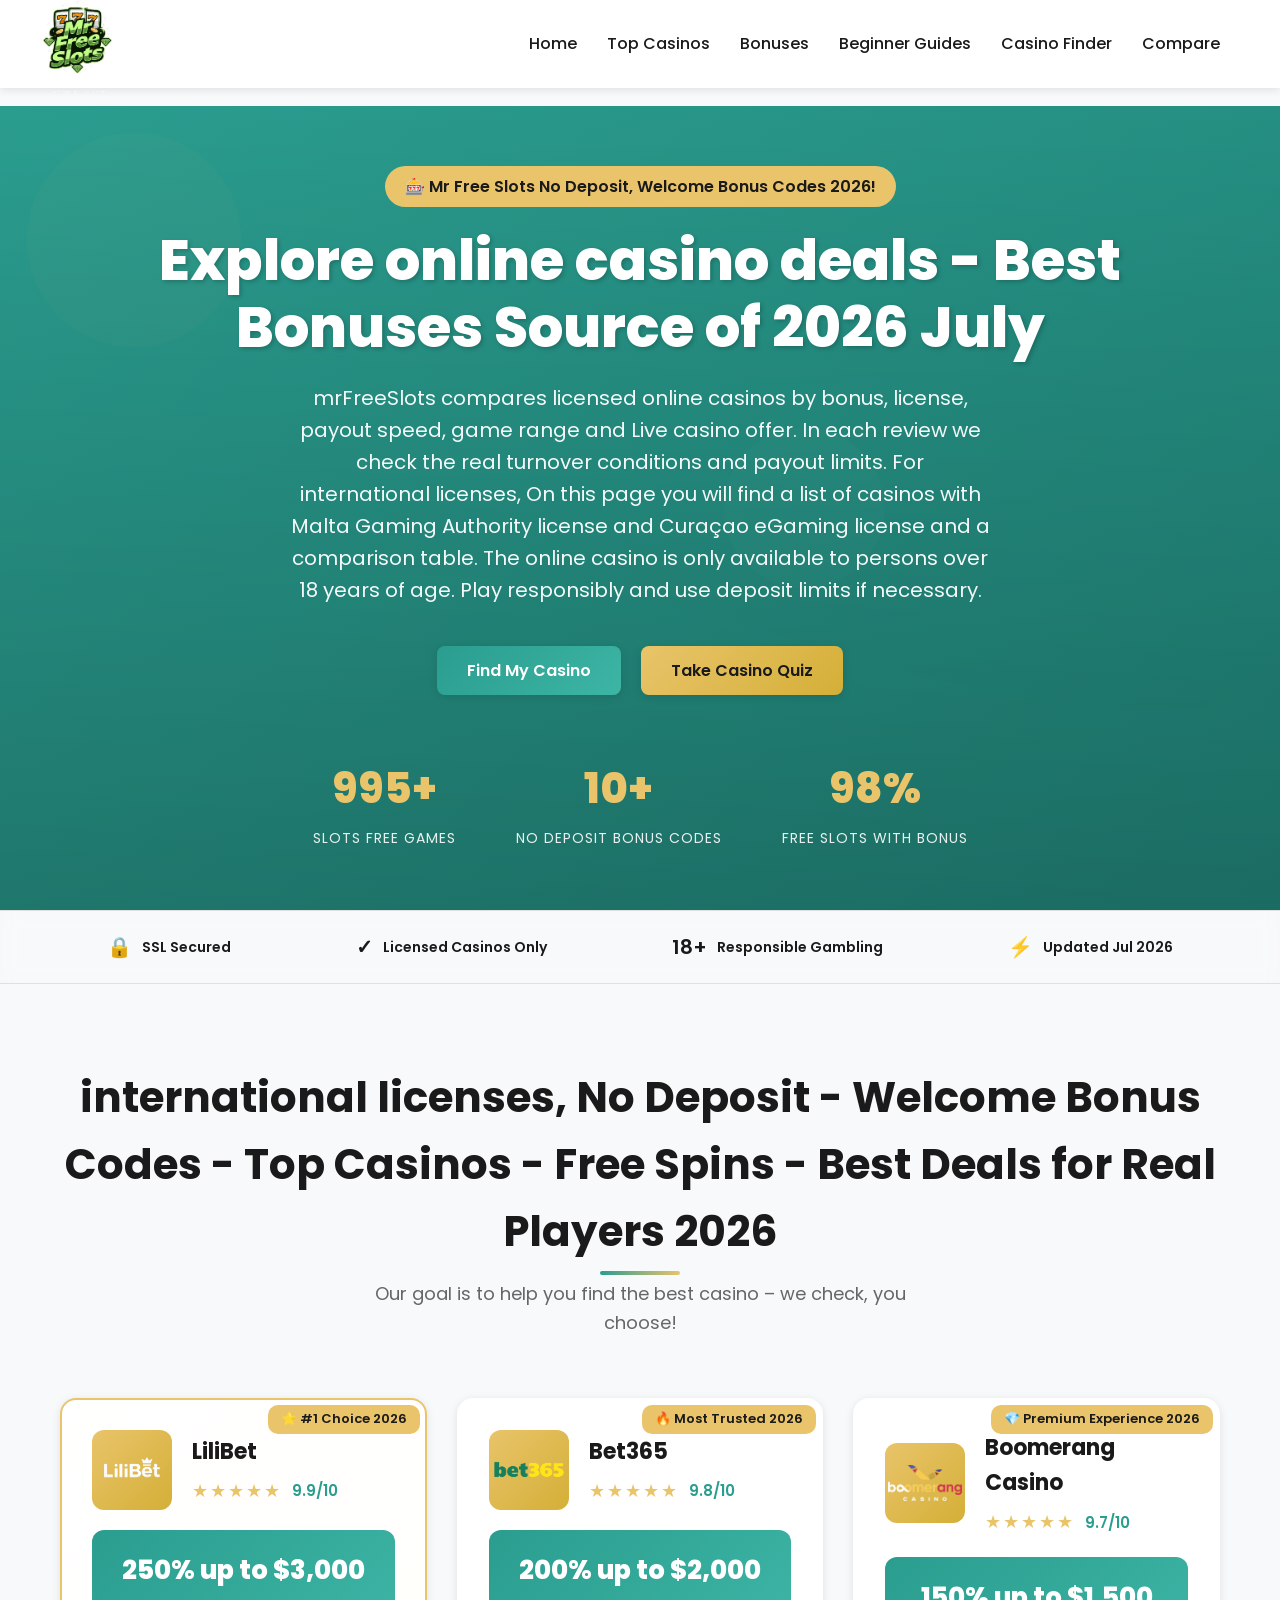
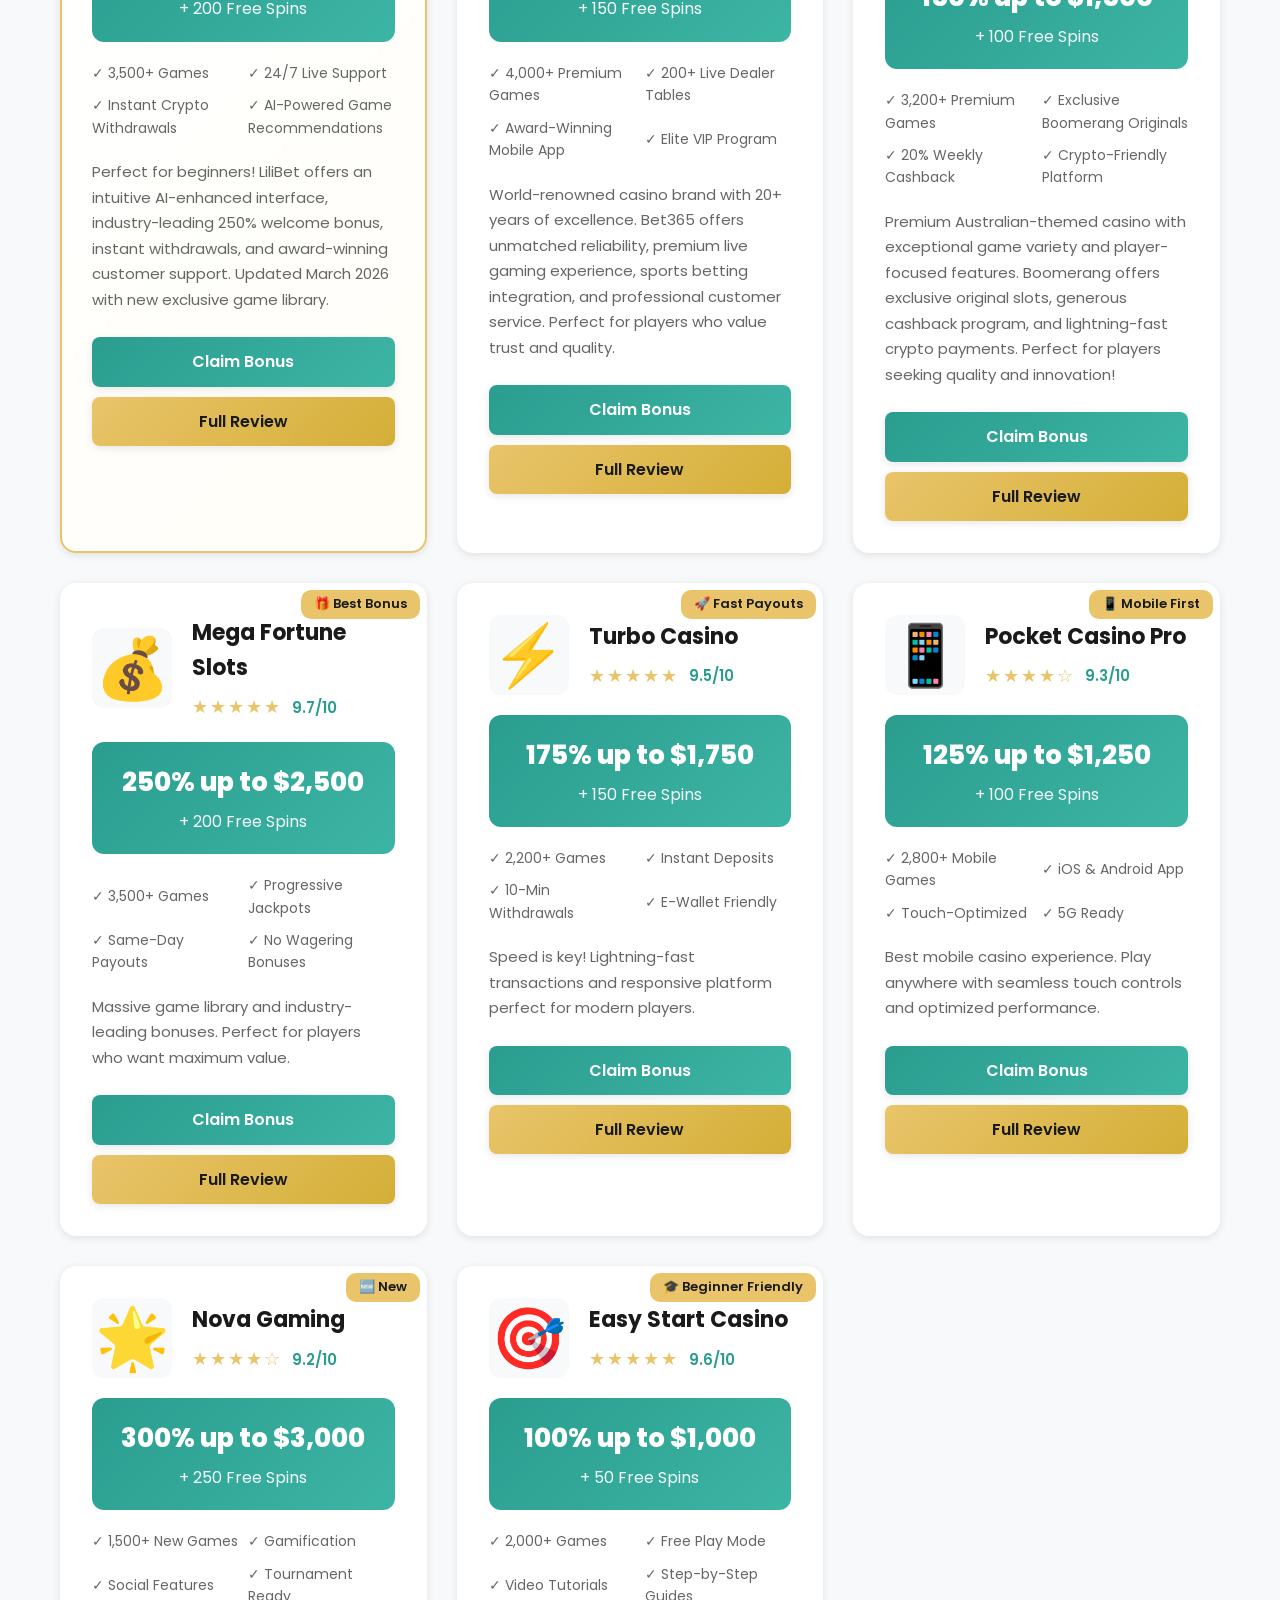
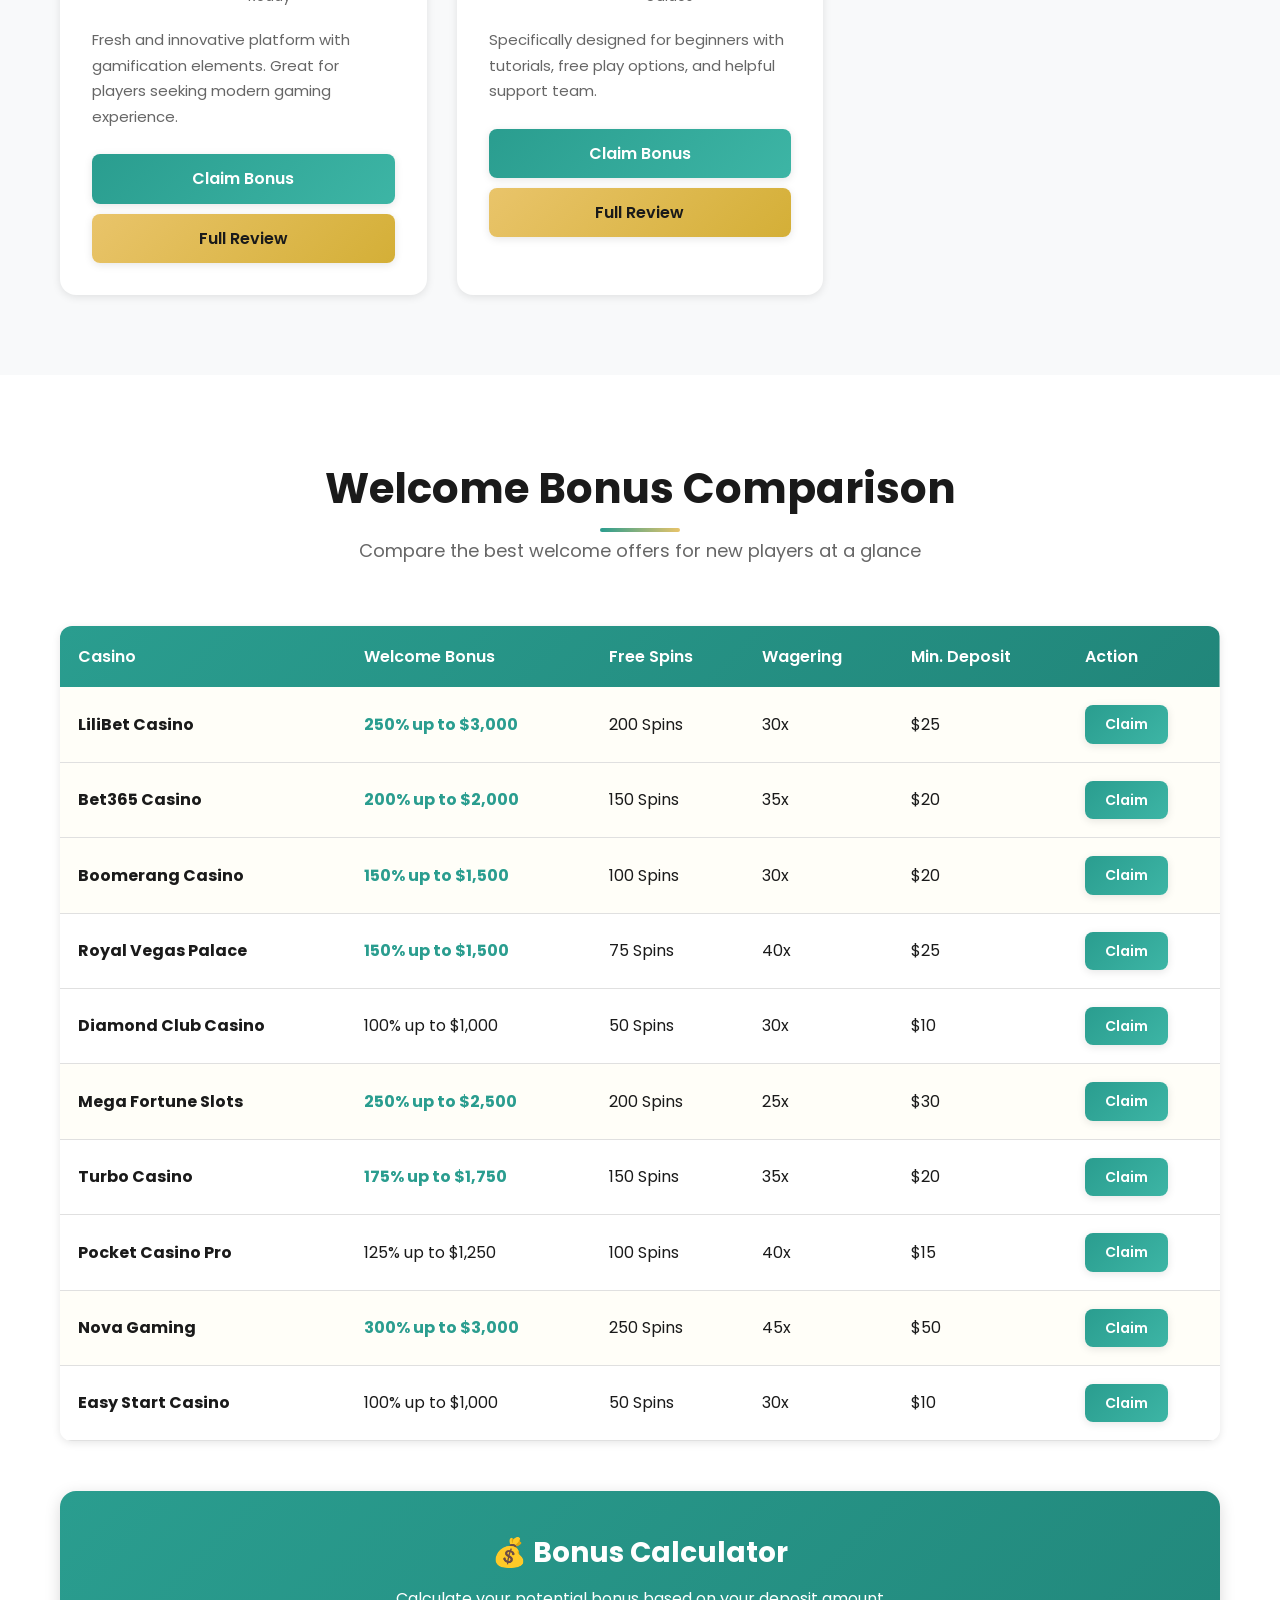
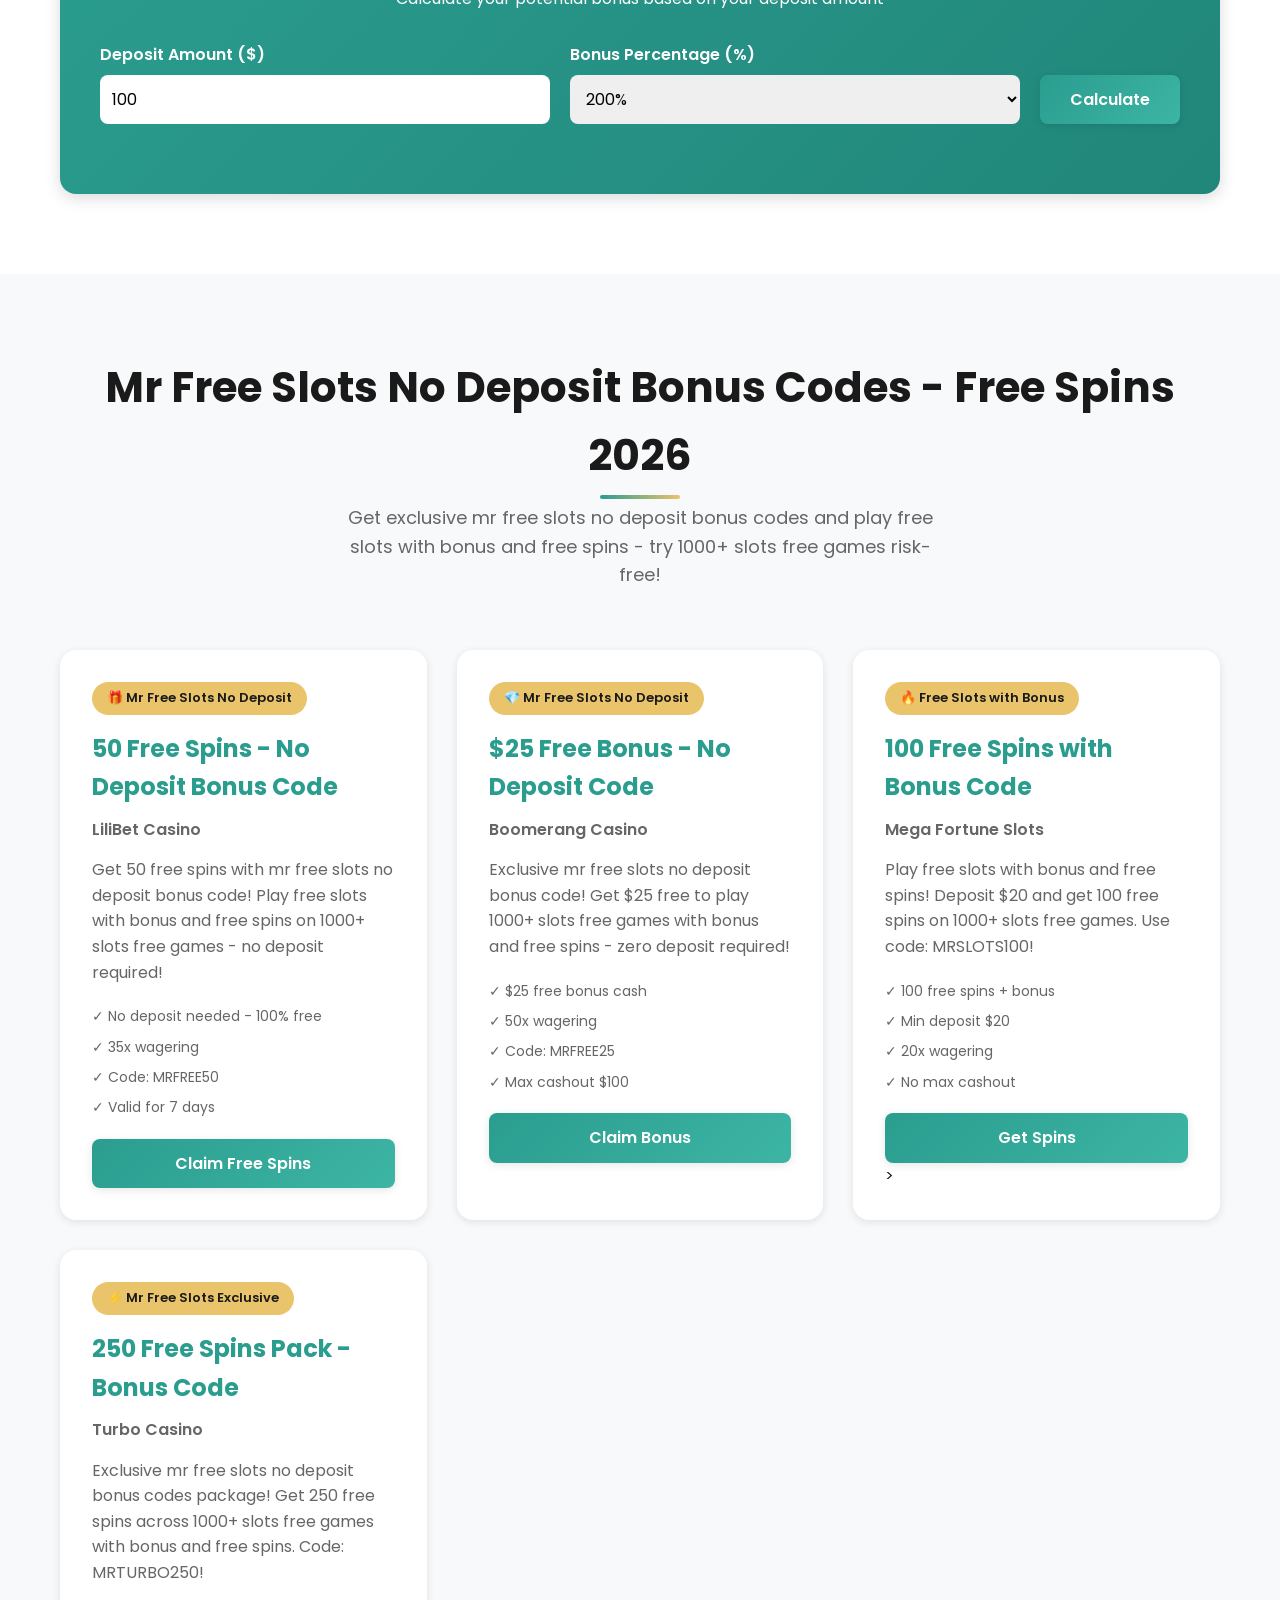
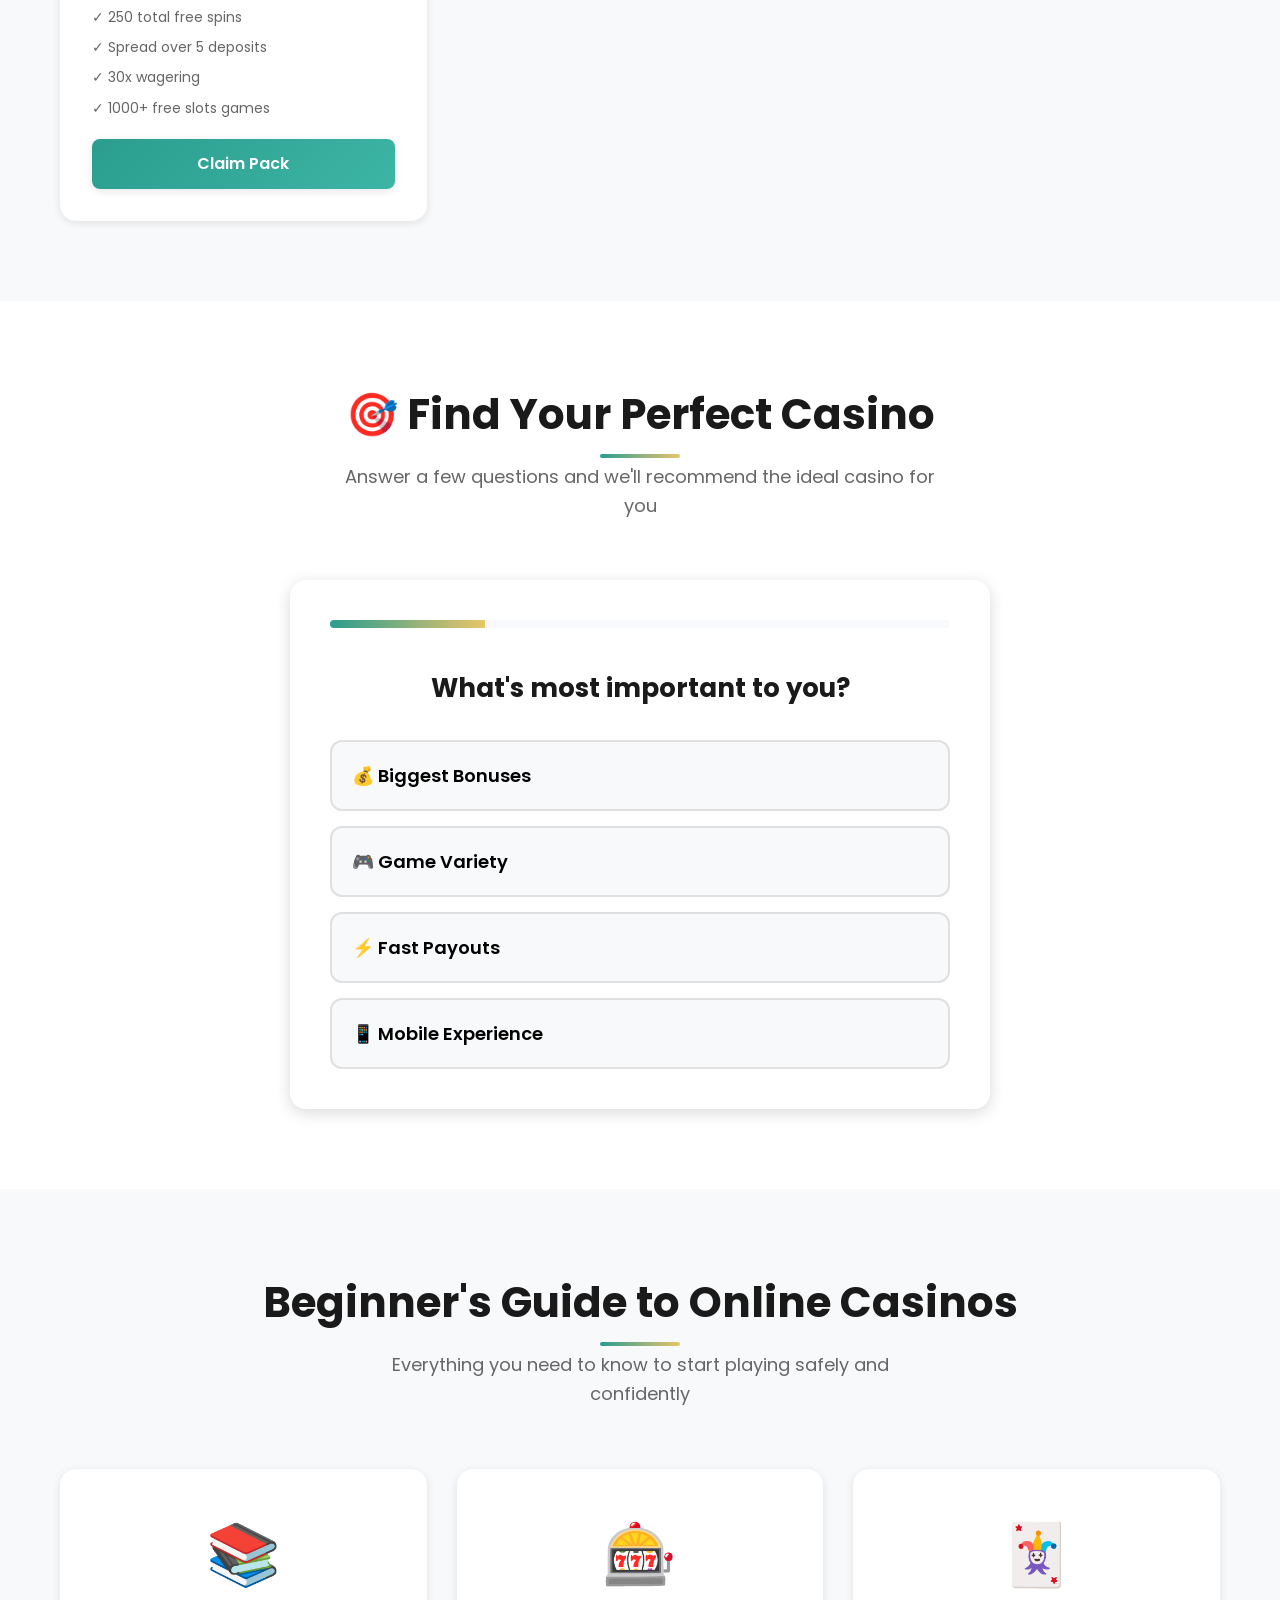
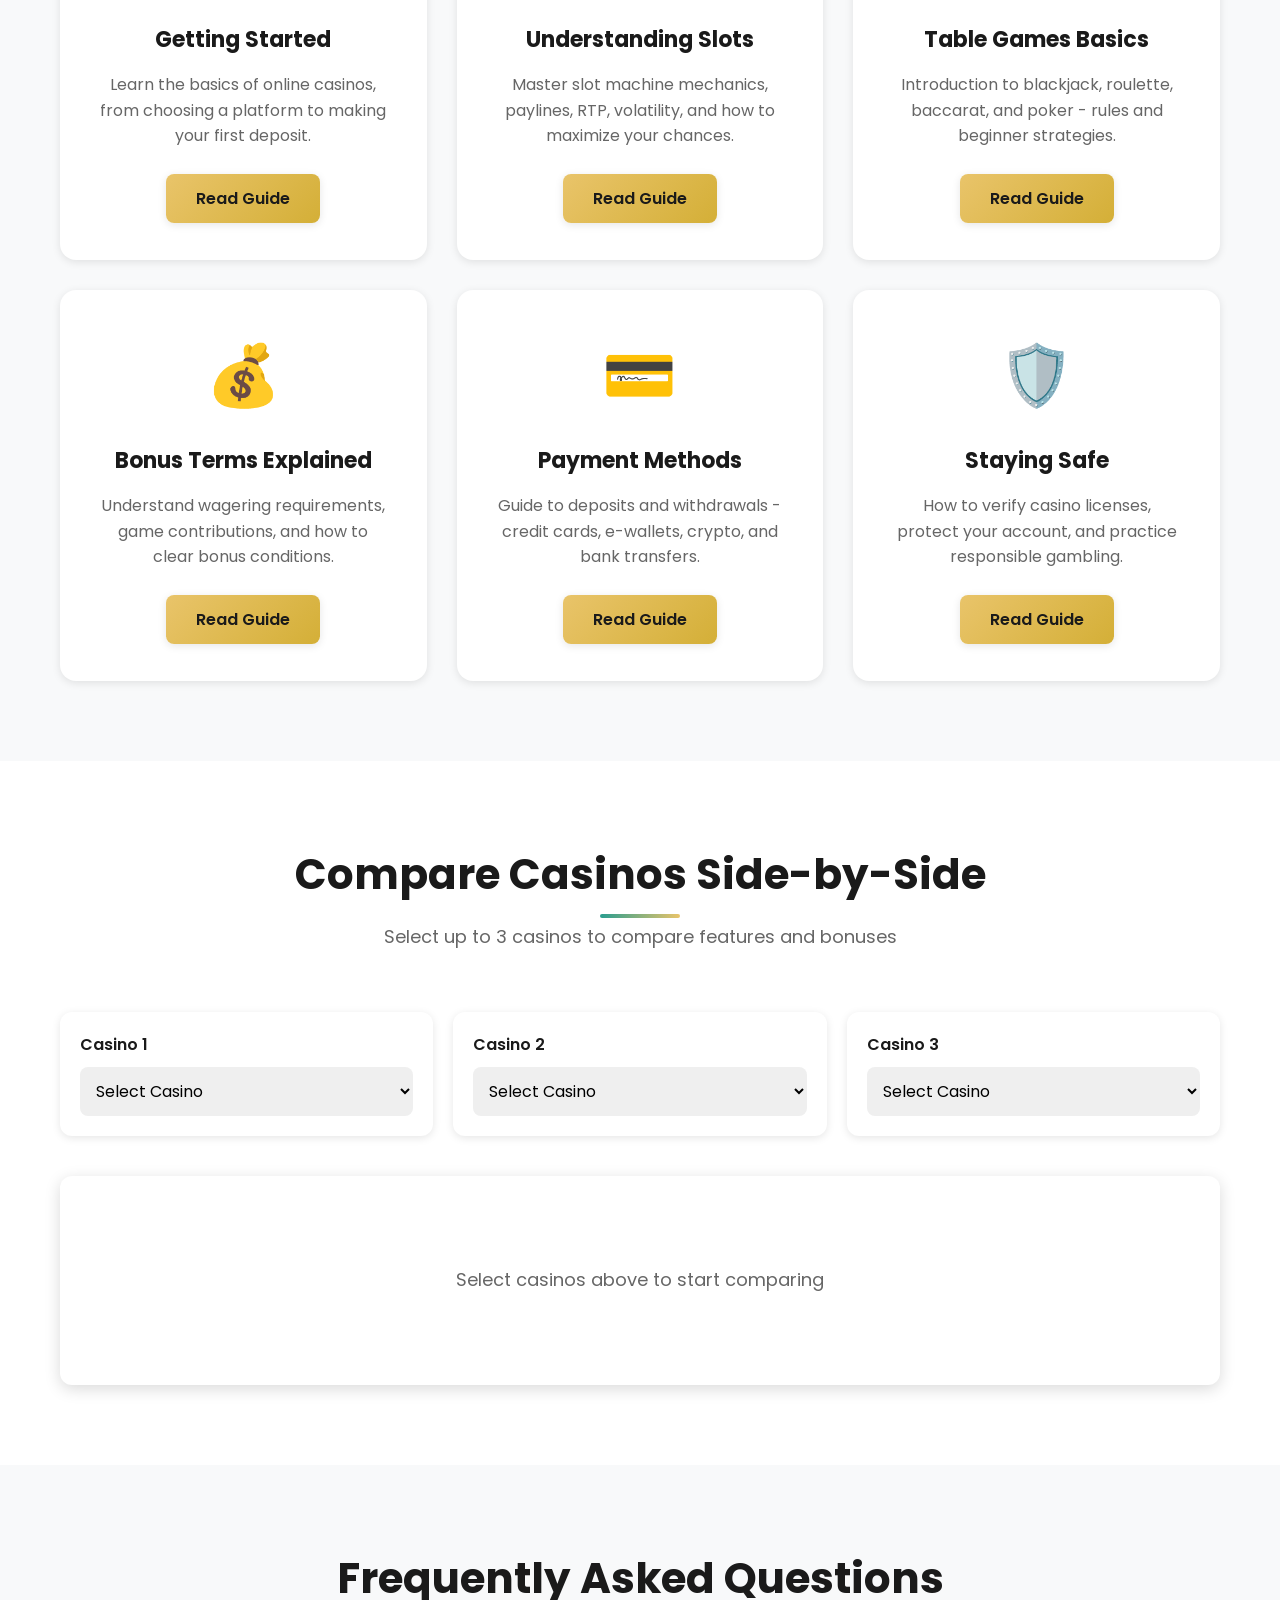
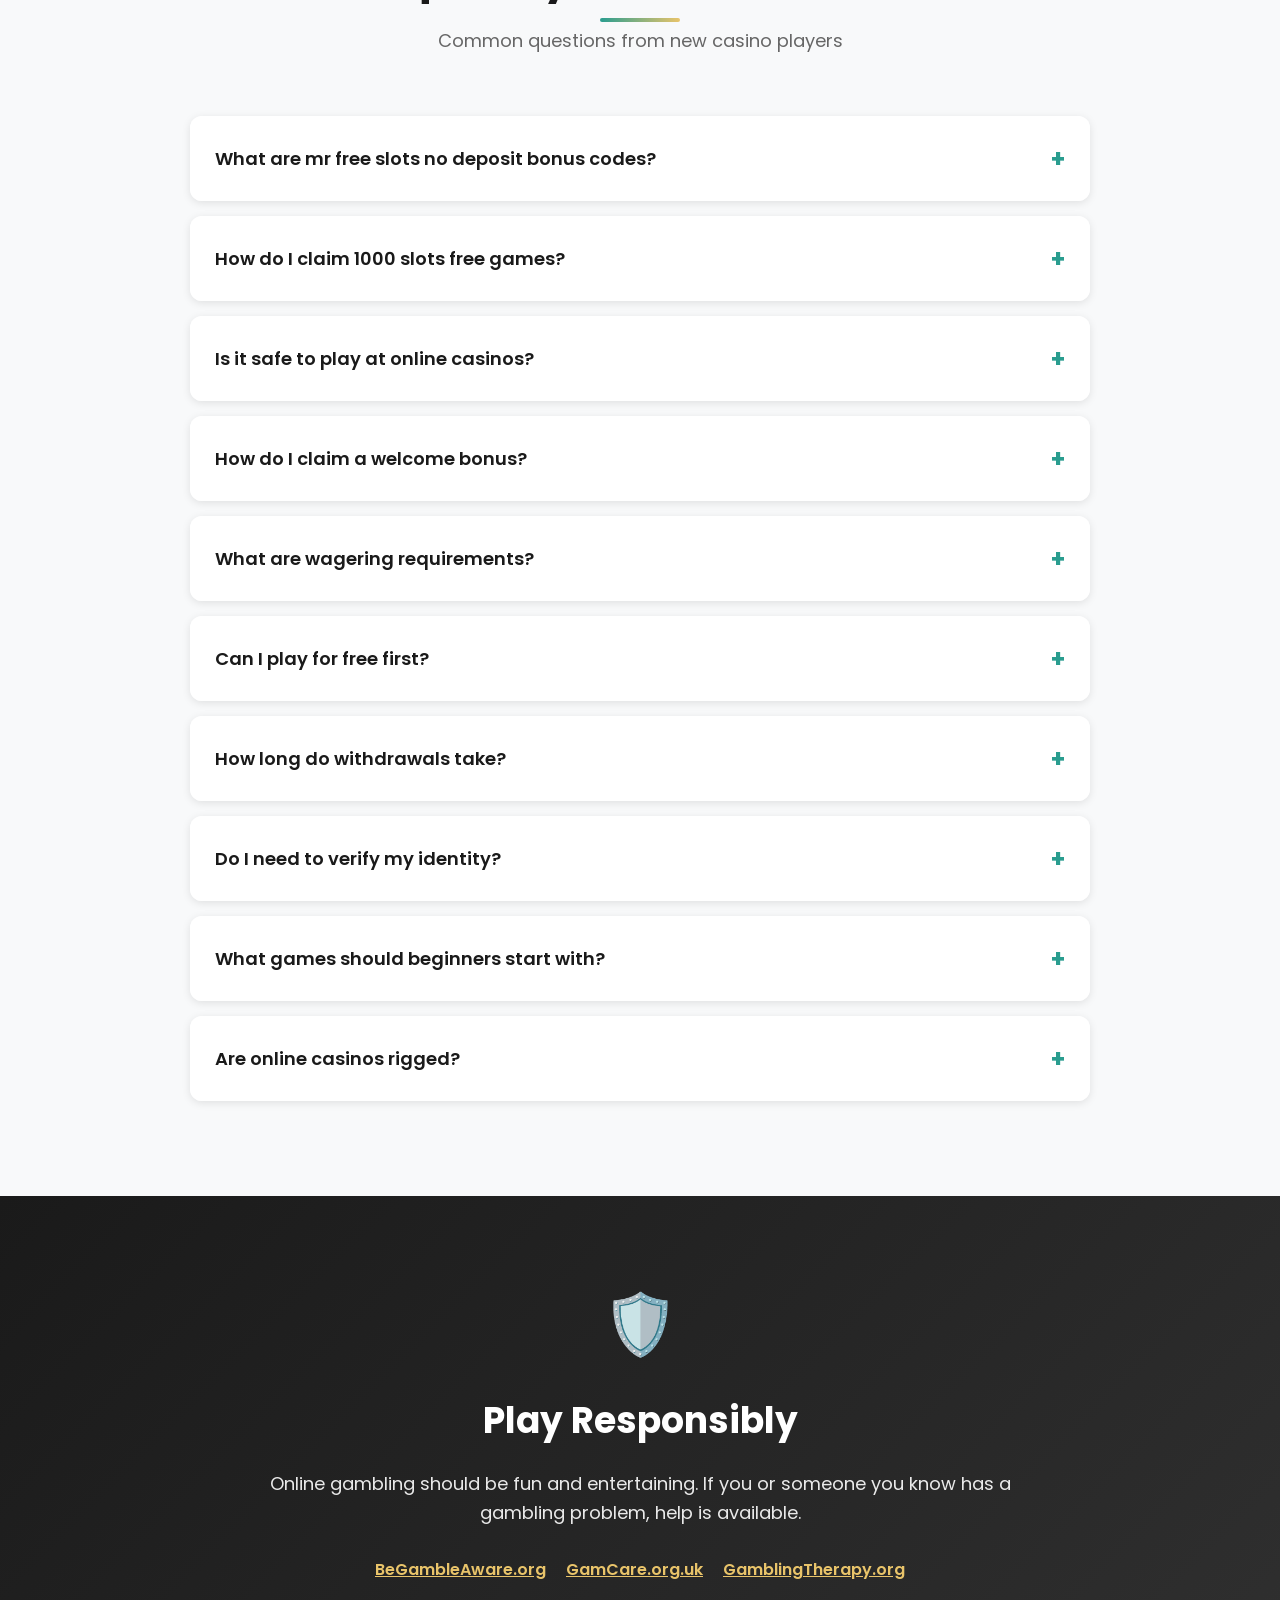
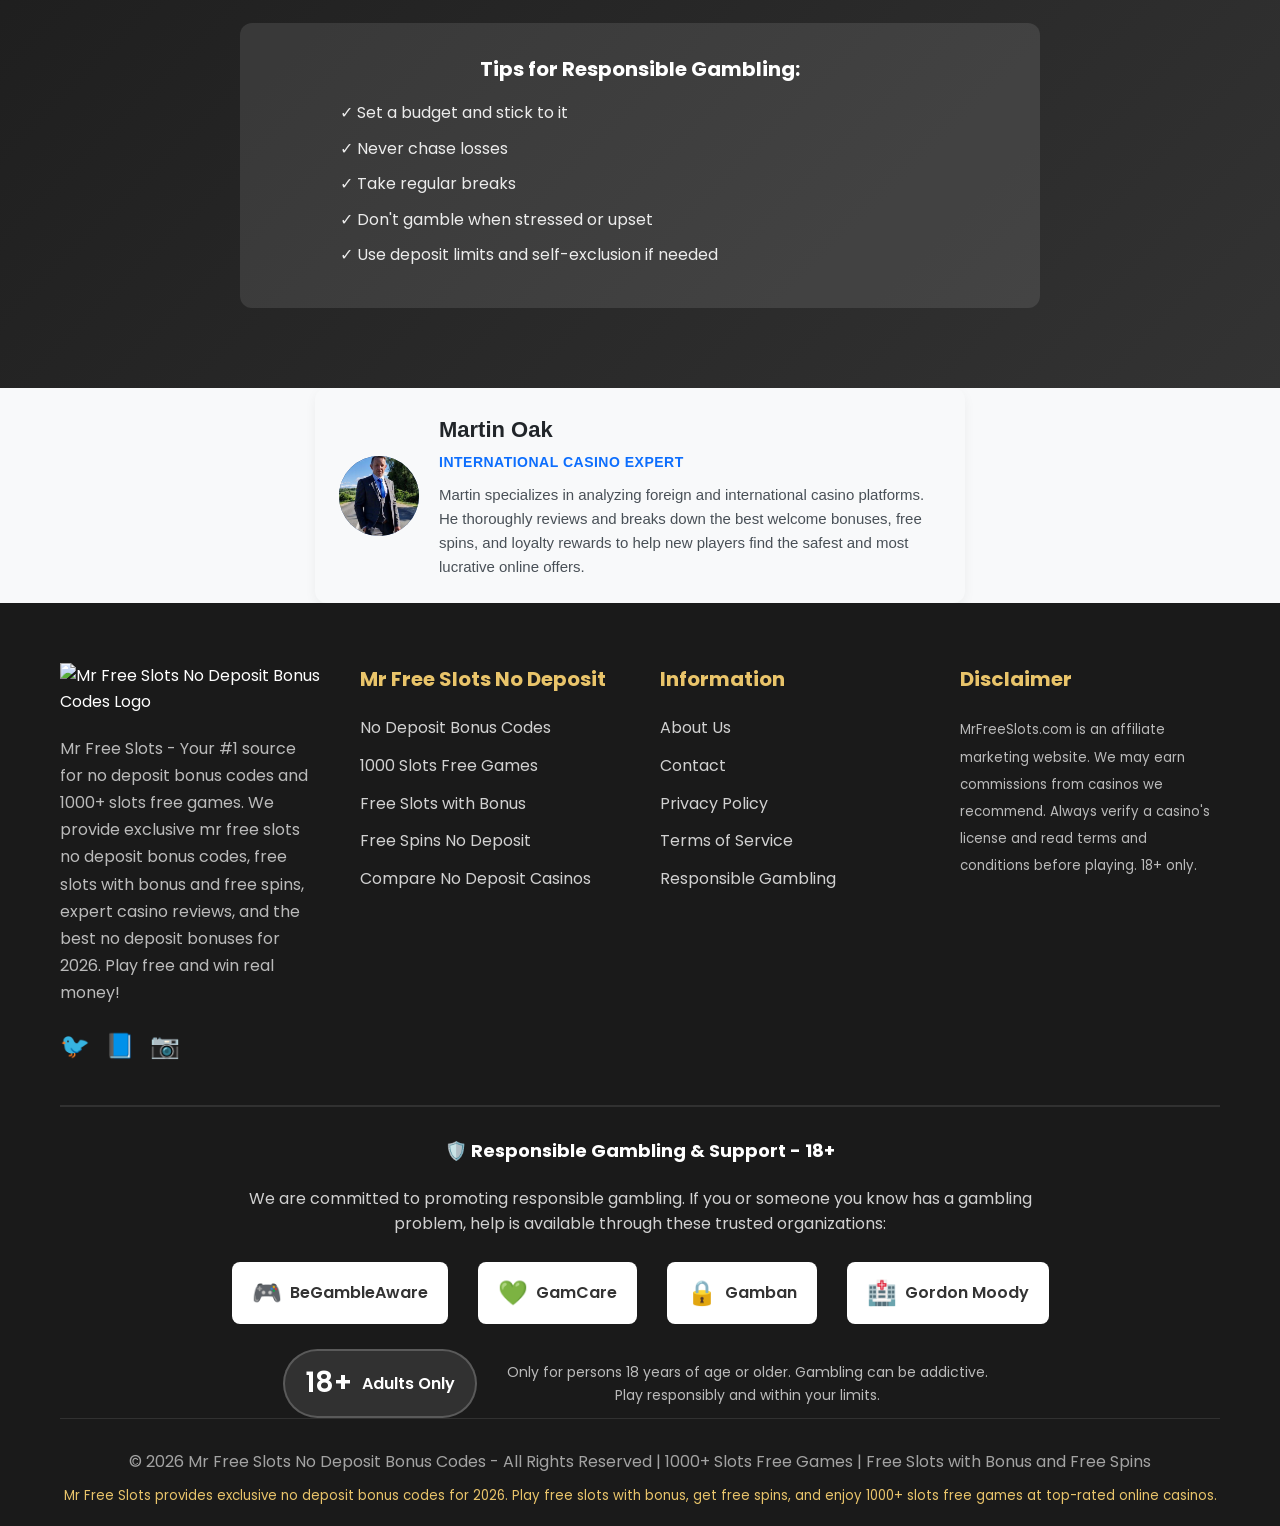
==== index.html @ 62bc033c "mrFreeSlots-Jul26" ====
<!doctype html>
<html lang="en">
  <head>
    <meta charset="UTF-8" />
    <meta name="viewport" content="width=device-width, initial-scale=1.0" />
    <!-- Title Tag -->
  title>Mr Free Slots 2026 | Explore Online Casino Deals & Best Bonuses</title>

<!-- Meta Description -->
<meta 
  name="description" 
  content="mrFreeSlots compares licensed online casinos by bonus, payout speed, and game range. Explore the best bonuses source of July 2026, MGA & Curaçao reviews, and live casino offers." 
/>

<!-- Meta Keywords -->
<meta 
  name="keywords" 
  content="Mr Free Slots, mrFreeSlots, explore online casino deals, best bonuses source of 2026 July, licensed online casinos, payout speed, game range, Live casino offer, turnover conditions, payout limits, international licenses, Malta Gaming Authority license, Curaçao eGaming license, play responsibly, deposit limits" 
/>
    <link rel="stylesheet" href="css/style.css" />
    <link rel="preconnect" href="https://fonts.googleapis.com" />
    <link rel="preconnect" href="https://fonts.gstatic.com" crossorigin />
    <link
      href="https://fonts.googleapis.com/css2?family=Poppins:wght@300;400;600;700;800&display=swap"
      rel="stylesheet"
    />
  </head>
  <body>
    <!-- Navigation -->
    <nav class="navbar" id="navbar">
      <div class="container nav-container">
        <div class="logo">
          <img
            src="assets/Untitled-removebg-preview.webp"
            alt="Mr Free Slots Logo"
          />
        </div>
        <button class="mobile-menu-toggle" id="mobileMenuToggle">
          <span></span>
          <span></span>
          <span></span>
        </button>
        <ul class="nav-menu" id="navMenu">
          <li><a href="#home" class="nav-link">Home</a></li>
          <li><a href="#top-casinos" class="nav-link">Top Casinos</a></li>
          <li><a href="#bonuses" class="nav-link">Bonuses</a></li>
          <li><a href="#guides" class="nav-link">Beginner Guides</a></li>
          <li><a href="#quiz" class="nav-link">Casino Finder</a></li>
          <li><a href="#comparison" class="nav-link">Compare</a></li>
        </ul>
      </div>
    </nav>

    <!-- Hero Section -->
    <section class="hero" id="home">
      <div class="hero-overlay"></div>
      <div class="container hero-content">
        <div class="hero-badge">
          🎰 Mr Free Slots No Deposit, Welcome Bonus Codes 2026!
        </div>
        <h1 class="hero-title">
          Explore online casino deals - Best Bonuses Source of 2026 July
        </h1>
        <p class="hero-subtitle">
          mrFreeSlots compares licensed online casinos by bonus, license, payout speed, game range and Live casino offer. In each review we check the real turnover conditions and payout limits. For international licenses, On this page you will find a list of casinos with Malta Gaming Authority license and Curaçao eGaming license and a comparison table. The online casino is only available to persons over 18 years of age. Play responsibly and use deposit limits if necessary.
        </p>
        <div class="hero-buttons">
          <a href="#top-casinos" class="btn btn-primary">Find My Casino</a>
          <a href="#quiz" class="btn btn-secondary">Take Casino Quiz</a>
        </div>
        <div class="hero-stats">
          <div class="stat">
            <div class="stat-number">995+</div>
            <div class="stat-label">Slots Free Games</div>
          </div>
          <div class="stat">
            <div class="stat-number">10+</div>
            <div class="stat-label">No Deposit Bonus Codes</div>
          </div>
          <div class="stat">
            <div class="stat-number">98%</div>
            <div class="stat-label">Free Slots with Bonus</div>
          </div>
        </div>
      </div>
    </section>

   <section class="trust-bar">
      <div class="container">
        <div class="trust-items">
          <div class="trust-item">
            <span class="trust-badge">🔒</span>
            <span>SSL Secured</span>
          </div>
          <div class="trust-item">
            <span class="trust-badge">✓</span>
            <span>Licensed Casinos Only</span>
          </div>
          <div class="trust-item">
            <span class="trust-badge">18+</span>
            <span>Responsible Gambling</span>
          </div>
          <div class="trust-item">
            <span class="trust-badge">⚡</span>
            <span>Updated Jul 2026</span>
          </div>
          
        </div>
      </div>
    </section>

    <!-- Top Casinos Section -->
    <section class="section" id="top-casinos">
      <div class="container">
        <div class="section-header">
          <h2 class="section-title">
            international licenses, No Deposit - Welcome Bonus Codes - Top Casinos - Free Spins - Best Deals for Real Players 2026
          </h2>
          <p class="section-subtitle">
            Our goal is to help you find the best casino – we check, you choose!
          </p>
        </div>

        <div class="casino-grid">
          <!-- Casino 1 -->
          <div
            class="casino-card featured"
            data-bonus="250"
            data-games="3500"
            data-payout="instant"
          >
            <div class="casino-badge">⭐ #1 Choice 2026</div>
            <div class="casino-header">
              <div
                class="casino-logo"
                style="
                  background: linear-gradient(
                    135deg,
                    var(--secondary-color),
                    var(--dark-gold)
                  );
                "
              >
                <img src="./assets/LiliBet.webp" alt="LiliBet Logo" />
              </div>
              <div class="casino-info">
                <h3 class="casino-name">LiliBet</h3>
                <div class="casino-rating">
                  <span class="stars">★★★★★</span>
                  <span class="rating-text">9.9/10</span>
                </div>
              </div>
            </div>
            <div class="casino-bonus-highlight">
              <div class="bonus-amount">250% up to $3,000</div>
              <div class="bonus-extra">+ 200 Free Spins</div>
            </div>
            <div class="casino-features">
              <div class="feature">✓ 3,500+ Games</div>
              <div class="feature">✓ 24/7 Live Support</div>
              <div class="feature">✓ Instant Crypto Withdrawals</div>
              <div class="feature">✓ AI-Powered Game Recommendations</div>
            </div>
            <p class="casino-description">
              Perfect for beginners! LiliBet offers an intuitive AI-enhanced
              interface, industry-leading 250% welcome bonus, instant
              withdrawals, and award-winning customer support. Updated March
              2026 with new exclusive game library.
            </p>
            <div class="casino-buttons">
              <a
                href="#lili-bet-casino"
                class="btn btn-primary btn-full"
                target="_blank"
                rel="noopener"
                >Claim Bonus</a
              >
              <button
                class="btn btn-secondary btn-full"
                onclick="openReviewModal('lili-bet')"
              >
                Full Review
              </button>
            </div>
          </div>

          <!-- Casino 2 -->
          <div
            class="casino-card"
            data-bonus="200"
            data-games="4000"
            data-payout="fast"
          >
            <div class="casino-badge">🔥 Most Trusted 2026</div>
            <div class="casino-header">
              <div
                class="casino-logo"
                style="
                  background: linear-gradient(
                    135deg,
                    var(--secondary-color),
                    var(--dark-gold)
                  );
                "
              >
                <img src="./assets/Bet365-Logo.webp" alt="Bet365 Logo" />
              </div>
              <div class="casino-info">
                <h3 class="casino-name">Bet365</h3>
                <div class="casino-rating">
                  <span class="stars">★★★★★</span>
                  <span class="rating-text">9.8/10</span>
                </div>
              </div>
            </div>
            <div class="casino-bonus-highlight">
              <div class="bonus-amount">200% up to $2,000</div>
              <div class="bonus-extra">+ 150 Free Spins</div>
            </div>
            <div class="casino-features">
              <div class="feature">✓ 4,000+ Premium Games</div>
              <div class="feature">✓ 200+ Live Dealer Tables</div>
              <div class="feature">✓ Award-Winning Mobile App</div>
              <div class="feature">✓ Elite VIP Program</div>
            </div>
            <p class="casino-description">
              World-renowned casino brand with 20+ years of excellence. Bet365
              offers unmatched reliability, premium live gaming experience,
              sports betting integration, and professional customer service.
              Perfect for players who value trust and quality.
            </p>
            <div class="casino-buttons">
              <a
                href="#bet365"
                class="btn btn-primary btn-full"
                target="_blank"
                rel="noopener"
                >Claim Bonus</a
              >
              <button
                class="btn btn-secondary btn-full"
                onclick="openReviewModal('bet365')"
              >
                Full Review
              </button>
            </div>
          </div>

          <!-- Casino 3 -->
          <div
            class="casino-card"
            data-bonus="150"
            data-games="3200"
            data-payout="fast"
          >
            <div class="casino-badge">💎 Premium Experience 2026</div>
            <div class="casino-header">
              <div
                class="casino-logo"
                style="
                  background: linear-gradient(
                    135deg,
                    var(--secondary-color),
                    var(--dark-gold)
                  );
                "
              >
                <img
                  src="./assets/boomerang-logo.webp"
                  alt="Boomerang Casino Logo"
                  style="transform: scale(1.1)"
                />
              </div>
              <div class="casino-info">
                <h3 class="casino-name">Boomerang Casino</h3>
                <div class="casino-rating">
                  <span class="stars">★★★★★</span>
                  <span class="rating-text">9.7/10</span>
                </div>
              </div>
            </div>
            <div class="casino-bonus-highlight">
              <div class="bonus-amount">150% up to $1,500</div>
              <div class="bonus-extra">+ 100 Free Spins</div>
            </div>
            <div class="casino-features">
              <div class="feature">✓ 3,200+ Premium Games</div>
              <div class="feature">✓ Exclusive Boomerang Originals</div>
              <div class="feature">✓ 20% Weekly Cashback</div>
              <div class="feature">✓ Crypto-Friendly Platform</div>
            </div>
            <p class="casino-description">
              Premium Australian-themed casino with exceptional game variety and
              player-focused features. Boomerang offers exclusive original
              slots, generous cashback program, and lightning-fast crypto
              payments. Perfect for players seeking quality and innovation!
            </p>
            <div class="casino-buttons">
              <a
                href="#boomerang-casino"
                class="btn btn-primary btn-full"
                target="_blank"
                rel="noopener"
                >Claim Bonus</a
              >
              <button
                class="btn btn-secondary btn-full"
                onclick="openReviewModal('boomerang')"
              >
                Full Review
              </button>
            </div>
          </div>

          <!-- Casino 4 -->
          <div
            class="casino-card"
            data-bonus="250"
            data-games="3500"
            data-payout="fast"
          >
            <div class="casino-badge">🎁 Best Bonus</div>
            <div class="casino-header">
              <div class="casino-logo">💰</div>
              <div class="casino-info">
                <h3 class="casino-name">Mega Fortune Slots</h3>
                <div class="casino-rating">
                  <span class="stars">★★★★★</span>
                  <span class="rating-text">9.7/10</span>
                </div>
              </div>
            </div>
            <div class="casino-bonus-highlight">
              <div class="bonus-amount">250% up to $2,500</div>
              <div class="bonus-extra">+ 200 Free Spins</div>
            </div>
            <div class="casino-features">
              <div class="feature">✓ 3,500+ Games</div>
              <div class="feature">✓ Progressive Jackpots</div>
              <div class="feature">✓ Same-Day Payouts</div>
              <div class="feature">✓ No Wagering Bonuses</div>
            </div>
            <p class="casino-description">
              Massive game library and industry-leading bonuses. Perfect for
              players who want maximum value.
            </p>
            <div class="casino-buttons">
              <a
                href="#mega-fortune-slots"
                class="btn btn-primary btn-full"
                target="_blank"
                rel="noopener"
                >Claim Bonus</a
              >
              <button
                class="btn btn-secondary btn-full"
                onclick="openReviewModal('mega-fortune')"
              >
                Full Review
              </button>
            </div>
          </div>

          <!-- Casino 5 -->
          <div
            class="casino-card"
            data-bonus="175"
            data-games="2200"
            data-payout="fast"
          >
            <div class="casino-badge">🚀 Fast Payouts</div>
            <div class="casino-header">
              <div class="casino-logo">⚡</div>
              <div class="casino-info">
                <h3 class="casino-name">Turbo Casino</h3>
                <div class="casino-rating">
                  <span class="stars">★★★★★</span>
                  <span class="rating-text">9.5/10</span>
                </div>
              </div>
            </div>
            <div class="casino-bonus-highlight">
              <div class="bonus-amount">175% up to $1,750</div>
              <div class="bonus-extra">+ 150 Free Spins</div>
            </div>
            <div class="casino-features">
              <div class="feature">✓ 2,200+ Games</div>
              <div class="feature">✓ Instant Deposits</div>
              <div class="feature">✓ 10-Min Withdrawals</div>
              <div class="feature">✓ E-Wallet Friendly</div>
            </div>
            <p class="casino-description">
              Speed is key! Lightning-fast transactions and responsive platform
              perfect for modern players.
            </p>
            <div class="casino-buttons">
              <a
                href="#turbo-casino"
                class="btn btn-primary btn-full"
                target="_blank"
                rel="noopener"
                >Claim Bonus</a
              >
              <button
                class="btn btn-secondary btn-full"
                onclick="openReviewModal('turbo-casino')"
              >
                Full Review
              </button>
            </div>
          </div>

          <!-- Casino 6 -->
          <div
            class="casino-card"
            data-bonus="125"
            data-games="2800"
            data-payout="average"
          >
            <div class="casino-badge">📱 Mobile First</div>
            <div class="casino-header">
              <div class="casino-logo">📱</div>
              <div class="casino-info">
                <h3 class="casino-name">Pocket Casino Pro</h3>
                <div class="casino-rating">
                  <span class="stars">★★★★☆</span>
                  <span class="rating-text">9.3/10</span>
                </div>
              </div>
            </div>
            <div class="casino-bonus-highlight">
              <div class="bonus-amount">125% up to $1,250</div>
              <div class="bonus-extra">+ 100 Free Spins</div>
            </div>
            <div class="casino-features">
              <div class="feature">✓ 2,800+ Mobile Games</div>
              <div class="feature">✓ iOS & Android App</div>
              <div class="feature">✓ Touch-Optimized</div>
              <div class="feature">✓ 5G Ready</div>
            </div>
            <p class="casino-description">
              Best mobile casino experience. Play anywhere with seamless touch
              controls and optimized performance.
            </p>
            <div class="casino-buttons">
              <a
                href="#pocket-casino-pro"
                class="btn btn-primary btn-full"
                target="_blank"
                rel="noopener"
                >Claim Bonus</a
              >
              <button
                class="btn btn-secondary btn-full"
                onclick="openReviewModal('pocket-casino')"
              >
                Full Review
              </button>
            </div>
          </div>

          <!-- Casino 7 -->
          <div
            class="casino-card"
            data-bonus="300"
            data-games="1500"
            data-payout="fast"
          >
            <div class="casino-badge">🆕 New</div>
            <div class="casino-header">
              <div class="casino-logo">🌟</div>
              <div class="casino-info">
                <h3 class="casino-name">Nova Gaming</h3>
                <div class="casino-rating">
                  <span class="stars">★★★★☆</span>
                  <span class="rating-text">9.2/10</span>
                </div>
              </div>
            </div>
            <div class="casino-bonus-highlight">
              <div class="bonus-amount">300% up to $3,000</div>
              <div class="bonus-extra">+ 250 Free Spins</div>
            </div>
            <div class="casino-features">
              <div class="feature">✓ 1,500+ New Games</div>
              <div class="feature">✓ Gamification</div>
              <div class="feature">✓ Social Features</div>
              <div class="feature">✓ Tournament Ready</div>
            </div>
            <p class="casino-description">
              Fresh and innovative platform with gamification elements. Great
              for players seeking modern gaming experience.
            </p>
            <div class="casino-buttons">
              <a
                href="#nova-gaming"
                class="btn btn-primary btn-full"
                target="_blank"
                rel="noopener"
                >Claim Bonus</a
              >
              <button
                class="btn btn-secondary btn-full"
                onclick="openReviewModal('nova-gaming')"
              >
                Full Review
              </button>
            </div>
          </div>

          <!-- Casino 8 -->
          <div
            class="casino-card"
            data-bonus="100"
            data-games="2000"
            data-payout="fast"
          >
            <div class="casino-badge">🎓 Beginner Friendly</div>
            <div class="casino-header">
              <div class="casino-logo">🎯</div>
              <div class="casino-info">
                <h3 class="casino-name">Easy Start Casino</h3>
                <div class="casino-rating">
                  <span class="stars">★★★★★</span>
                  <span class="rating-text">9.6/10</span>
                </div>
              </div>
            </div>
            <div class="casino-bonus-highlight">
              <div class="bonus-amount">100% up to $1,000</div>
              <div class="bonus-extra">+ 50 Free Spins</div>
            </div>
            <div class="casino-features">
              <div class="feature">✓ 2,000+ Games</div>
              <div class="feature">✓ Free Play Mode</div>
              <div class="feature">✓ Video Tutorials</div>
              <div class="feature">✓ Step-by-Step Guides</div>
            </div>
            <p class="casino-description">
              Specifically designed for beginners with tutorials, free play
              options, and helpful support team.
            </p>
            <div class="casino-buttons">
              <a
                href="#easy-start-casino"
                class="btn btn-primary btn-full"
                target="_blank"
                rel="noopener"
                >Claim Bonus</a
              >
              <button
                class="btn btn-secondary btn-full"
                onclick="openReviewModal('easy-start')"
              >
                Full Review
              </button>
            </div>
          </div>
        </div>
      </div>
    </section>

    <!-- Bonus Comparison Table -->
    <section class="section section-alt" id="bonuses">
      <div class="container">
        <div class="section-header">
          <h2 class="section-title">Welcome Bonus Comparison</h2>
          <p class="section-subtitle">
            Compare the best welcome offers for new players at a glance
          </p>
        </div>

        <div class="table-container">
          <table class="bonus-table">
            <thead>
              <tr>
                <th>Casino</th>
                <th>Welcome Bonus</th>
                <th>Free Spins</th>
                <th>Wagering</th>
                <th>Min. Deposit</th>
                <th>Action</th>
              </tr>
            </thead>
            <tbody>
              <tr class="featured-row">
                <td><strong>LiliBet Casino</strong></td>
                <td class="highlight">250% up to $3,000</td>
                <td>200 Spins</td>
                <td>30x</td>
                <td>$25</td>
                <td>
                  <a href="#lili-bet-casino" class="btn btn-small btn-primary"
                    >Claim</a
                  >
                </td>
              </tr>
              <tr class="featured-row">
                <td><strong>Bet365 Casino</strong></td>
                <td class="highlight">200% up to $2,000</td>
                <td>150 Spins</td>
                <td>35x</td>
                <td>$20</td>
                <td>
                  <a href="#bet365" class="btn btn-small btn-primary">Claim</a>
                </td>
              </tr>
              <tr class="featured-row">
                <td><strong>Boomerang Casino</strong></td>
                <td class="highlight">150% up to $1,500</td>
                <td>100 Spins</td>
                <td>30x</td>
                <td>$20</td>
                <td>
                  <a href="#boomerang-casino" class="btn btn-small btn-primary"
                    >Claim</a
                  >
                </td>
              </tr>
              <tr>
                <td><strong>Royal Vegas Palace</strong></td>
                <td class="highlight">150% up to $1,500</td>
                <td>75 Spins</td>
                <td>40x</td>
                <td>$25</td>
                <td>
                  <a
                    href="#royal-vegas-palace"
                    class="btn btn-small btn-primary"
                    >Claim</a
                  >
                </td>
              </tr>
              <tr>
                <td><strong>Diamond Club Casino</strong></td>
                <td>100% up to $1,000</td>
                <td>50 Spins</td>
                <td>30x</td>
                <td>$10</td>
                <td>
                  <a
                    href="#diamond-club-casino"
                    class="btn btn-small btn-primary"
                    >Claim</a
                  >
                </td>
              </tr>
              <tr class="featured-row">
                <td><strong>Mega Fortune Slots</strong></td>
                <td class="highlight">250% up to $2,500</td>
                <td>200 Spins</td>
                <td>25x</td>
                <td>$30</td>
                <td>
                  <a
                    href="#mega-fortune-slots"
                    class="btn btn-small btn-primary"
                    >Claim</a
                  >
                </td>
              </tr>
              <tr>
                <td><strong>Turbo Casino</strong></td>
                <td class="highlight">175% up to $1,750</td>
                <td>150 Spins</td>
                <td>35x</td>
                <td>$20</td>
                <td>
                  <a href="#turbo-casino" class="btn btn-small btn-primary"
                    >Claim</a
                  >
                </td>
              </tr>
              <tr>
                <td><strong>Pocket Casino Pro</strong></td>
                <td>125% up to $1,250</td>
                <td>100 Spins</td>
                <td>40x</td>
                <td>$15</td>
                <td>
                  <a href="#pocket-casino-pro" class="btn btn-small btn-primary"
                    >Claim</a
                  >
                </td>
              </tr>
              <tr class="featured-row">
                <td><strong>Nova Gaming</strong></td>
                <td class="highlight">300% up to $3,000</td>
                <td>250 Spins</td>
                <td>45x</td>
                <td>$50</td>
                <td>
                  <a href="#nova-gaming" class="btn btn-small btn-primary"
                    >Claim</a
                  >
                </td>
              </tr>
              <tr>
                <td><strong>Easy Start Casino</strong></td>
                <td>100% up to $1,000</td>
                <td>50 Spins</td>
                <td>30x</td>
                <td>$10</td>
                <td>
                  <a href="#easy-start-casino" class="btn btn-small btn-primary"
                    >Claim</a
                  >
                </td>
              </tr>
            </tbody>
          </table>
        </div>

        <div class="bonus-calculator" id="bonusCalculator">
          <h3>💰 Bonus Calculator</h3>
          <p>Calculate your potential bonus based on your deposit amount</p>
          <div class="calculator-form">
            <div class="form-group">
              <label for="depositAmount">Deposit Amount ($)</label>
              <input
                type="number"
                id="depositAmount"
                min="10"
                max="10000"
                value="100"
                class="form-input"
              />
            </div>
            <div class="form-group">
              <label for="bonusPercentage">Bonus Percentage (%)</label>
              <select id="bonusPercentage" class="form-input">
                <option value="100">100%</option>
                <option value="125">125%</option>
                <option value="150">150%</option>
                <option value="175">175%</option>
                <option value="200" selected>200%</option>
                <option value="250">250%</option>
                <option value="300">300%</option>
              </select>
            </div>
            <button class="btn btn-primary" onclick="calculateBonus()">
              Calculate
            </button>
          </div>
          <div class="calculator-result" id="calculatorResult"></div>
        </div>
      </div>
    </section>

    <!-- Free Spins & No Deposit Section -->
    <section class="section">
      <div class="container">
        <div class="section-header">
          <h2 class="section-title">
            Mr Free Slots No Deposit Bonus Codes - Free Spins 2026
          </h2>
          <p class="section-subtitle">
            Get exclusive mr free slots no deposit bonus codes and play free
            slots with bonus and free spins - try 1000+ slots free games
            risk-free!
          </p>
        </div>

        <div class="bonus-offers-grid">
          <div class="bonus-offer-card">
            <div class="bonus-offer-badge">🎁 Mr Free Slots No Deposit</div>
            <h3>50 Free Spins - No Deposit Bonus Code</h3>
            <p class="offer-casino">LiliBet Casino</p>
            <p class="offer-description">
              Get 50 free spins with mr free slots no deposit bonus code! Play
              free slots with bonus and free spins on 1000+ slots free games -
              no deposit required!
            </p>
            <ul class="offer-terms">
              <li>✓ No deposit needed - 100% free</li>
              <li>✓ 35x wagering</li>
              <li>✓ Code: MRFREE50</li>
              <li>✓ Valid for 7 days</li>
            </ul>
            <a href="#lucky-spin-no-deposit" class="btn btn-primary btn-full"
              >Claim Free Spins</a
            >
          </div>

          <div class="bonus-offer-card">
            <div class="bonus-offer-badge">💎 Mr Free Slots No Deposit</div>
            <h3>$25 Free Bonus - No Deposit Code</h3>
            <p class="offer-casino">Boomerang Casino</p>
            <p class="offer-description">
              Exclusive mr free slots no deposit bonus code! Get $25 free to
              play 1000+ slots free games with bonus and free spins - zero
              deposit required!
            </p>
            <ul class="offer-terms">
              <li>✓ $25 free bonus cash</li>
              <li>✓ 50x wagering</li>
              <li>✓ Code: MRFREE25</li>
              <li>✓ Max cashout $100</li>
            </ul>
            <a href="#diamond-no-deposit" class="btn btn-primary btn-full"
              >Claim Bonus</a
            >
          </div>

          <div class="bonus-offer-card">
            <div class="bonus-offer-badge">🔥 Free Slots with Bonus</div>
            <h3>100 Free Spins with Bonus Code</h3>
            <p class="offer-casino">Mega Fortune Slots</p>
            <p class="offer-description">
              Play free slots with bonus and free spins! Deposit $20 and get 100
              free spins on 1000+ slots free games. Use code: MRSLOTS100!
            </p>
            <ul class="offer-terms">
              <li>✓ 100 free spins + bonus</li>
              <li>✓ Min deposit $20</li>
              <li>✓ 20x wagering</li>
              <li>✓ No max cashout</li>
            </ul>
            <a href="#mega-fortune-free-spins" class="btn btn-primary btn-full"
              >Get Spins</a
            >
            >
          </div>

          <div class="bonus-offer-card">
            <div class="bonus-offer-badge">⚡ Mr Free Slots Exclusive</div>
            <h3>250 Free Spins Pack - Bonus Code</h3>
            <p class="offer-casino">Turbo Casino</p>
            <p class="offer-description">
              Exclusive mr free slots no deposit bonus codes package! Get 250
              free spins across 1000+ slots free games with bonus and free
              spins. Code: MRTURBO250!
            </p>
            <ul class="offer-terms">
              <li>✓ 250 total free spins</li>
              <li>✓ Spread over 5 deposits</li>
              <li>✓ 30x wagering</li>
              <li>✓ 1000+ free slots games</li>
            </ul>
            <a href="#turbo-free-spins" class="btn btn-primary btn-full"
              >Claim Pack</a
            >
          </div>
        </div>
      </div>
    </section>

    <!-- Interactive Casino Finder Quiz (UNIQUE FEATURE) -->
    <section class="section section-alt" id="quiz">
      <div class="container">
        <div class="section-header">
          <h2 class="section-title">🎯 Find Your Perfect Casino</h2>
          <p class="section-subtitle">
            Answer a few questions and we'll recommend the ideal casino for you
          </p>
        </div>

        <div class="quiz-container" id="quizContainer">
          <div class="quiz-progress">
            <div class="quiz-progress-bar" id="quizProgressBar"></div>
          </div>

          <div class="quiz-question active" data-question="1">
            <h3>What's most important to you?</h3>
            <div class="quiz-options">
              <button class="quiz-option" data-value="bonus">
                💰 Biggest Bonuses
              </button>
              <button class="quiz-option" data-value="games">
                🎮 Game Variety
              </button>
              <button class="quiz-option" data-value="speed">
                ⚡ Fast Payouts
              </button>
              <button class="quiz-option" data-value="mobile">
                📱 Mobile Experience
              </button>
            </div>
          </div>

          <div class="quiz-question" data-question="2">
            <h3>What's your experience level?</h3>
            <div class="quiz-options">
              <button class="quiz-option" data-value="beginner">
                🎓 Complete Beginner
              </button>
              <button class="quiz-option" data-value="casual">
                🎯 Casual Player
              </button>
              <button class="quiz-option" data-value="experienced">
                ⭐ Experienced
              </button>
            </div>
          </div>

          <div class="quiz-question" data-question="3">
            <h3>What type of games do you prefer?</h3>
            <div class="quiz-options">
              <button class="quiz-option" data-value="slots">🎰 Slots</button>
              <button class="quiz-option" data-value="table">
                🃏 Table Games
              </button>
              <button class="quiz-option" data-value="live">
                👥 Live Dealers
              </button>
              <button class="quiz-option" data-value="all">
                🌟 All of Above
              </button>
            </div>
          </div>

          <div class="quiz-question" data-question="4">
            <h3>What's your typical deposit amount?</h3>
            <div class="quiz-options">
              <button class="quiz-option" data-value="low">💵 Under $50</button>
              <button class="quiz-option" data-value="medium">
                💰 $50 - $200
              </button>
              <button class="quiz-option" data-value="high">
                💎 Over $200
              </button>
            </div>
          </div>

          <div class="quiz-result" id="quizResult">
            <h3>Your Perfect Casino Match!</h3>
            <div id="quizRecommendation"></div>
            <button class="btn btn-secondary" onclick="restartQuiz()">
              Take Quiz Again
            </button>
          </div>
        </div>
      </div>
    </section>

    <!-- Beginner's Guides Section -->
    <section class="section" id="guides">
      <div class="container">
        <div class="section-header">
          <h2 class="section-title">Beginner's Guide to Online Casinos</h2>
          <p class="section-subtitle">
            Everything you need to know to start playing safely and confidently
          </p>
        </div>

        <div class="guides-grid">
          <div class="guide-card">
            <div class="guide-icon">📚</div>
            <h3>Getting Started</h3>
            <p>
              Learn the basics of online casinos, from choosing a platform to
              making your first deposit.
            </p>
            <button
              class="btn btn-secondary"
              onclick="openGuideModal('getting-started')"
            >
              Read Guide
            </button>
          </div>

          <div class="guide-card">
            <div class="guide-icon">🎰</div>
            <h3>Understanding Slots</h3>
            <p>
              Master slot machine mechanics, paylines, RTP, volatility, and how
              to maximize your chances.
            </p>
            <button
              class="btn btn-secondary"
              onclick="openGuideModal('slots-guide')"
            >
              Read Guide
            </button>
          </div>

          <div class="guide-card">
            <div class="guide-icon">🃏</div>
            <h3>Table Games Basics</h3>
            <p>
              Introduction to blackjack, roulette, baccarat, and poker - rules
              and beginner strategies.
            </p>
            <button
              class="btn btn-secondary"
              onclick="openGuideModal('table-games')"
            >
              Read Guide
            </button>
          </div>

          <div class="guide-card">
            <div class="guide-icon">💰</div>
            <h3>Bonus Terms Explained</h3>
            <p>
              Understand wagering requirements, game contributions, and how to
              clear bonus conditions.
            </p>
            <button
              class="btn btn-secondary"
              onclick="openGuideModal('bonus-terms')"
            >
              Read Guide
            </button>
          </div>

          <div class="guide-card">
            <div class="guide-icon">💳</div>
            <h3>Payment Methods</h3>
            <p>
              Guide to deposits and withdrawals - credit cards, e-wallets,
              crypto, and bank transfers.
            </p>
            <button
              class="btn btn-secondary"
              onclick="openGuideModal('payments')"
            >
              Read Guide
            </button>
          </div>

          <div class="guide-card">
            <div class="guide-icon">🛡️</div>
            <h3>Staying Safe</h3>
            <p>
              How to verify casino licenses, protect your account, and practice
              responsible gambling.
            </p>
            <button
              class="btn btn-secondary"
              onclick="openGuideModal('safety')"
            >
              Read Guide
            </button>
          </div>
        </div>
      </div>
    </section>

    <!-- Casino Comparison Tool -->
    <section class="section section-alt" id="comparison">
      <div class="container">
        <div class="section-header">
          <h2 class="section-title">Compare Casinos Side-by-Side</h2>
          <p class="section-subtitle">
            Select up to 3 casinos to compare features and bonuses
          </p>
        </div>

        <div class="comparison-selector">
          <div class="comparison-select">
            <label>Casino 1</label>
            <select
              id="compare1"
              class="form-input"
              onchange="updateComparison()"
            >
              <option value="">Select Casino</option>
              <option value="lucky-spin">LiliBet Casino</option>
              <option value="bet365">Bet365 Casino</option>
              <option value="boomerang">Boomerang Casino</option>
              <option value="royal-vegas">Royal Vegas Palace</option>
              <option value="diamond-club">Diamond Club Casino</option>
              <option value="mega-fortune">Mega Fortune Slots</option>
              <option value="turbo-casino">Turbo Casino</option>
              <option value="pocket-casino">Pocket Casino Pro</option>
              <option value="nova-gaming">Nova Gaming</option>
              <option value="easy-start">Easy Start Casino</option>
            </select>
          </div>

          <div class="comparison-select">
            <label>Casino 2</label>
            <select
              id="compare2"
              class="form-input"
              onchange="updateComparison()"
            >
              <option value="">Select Casino</option>
              <option value="lucky-spin">LiliBet Casino</option>
              <option value="bet365">Bet365 Casino</option>
              <option value="boomerang">Boomerang Casino</option>
              <option value="royal-vegas">Royal Vegas Palace</option>
              <option value="diamond-club">Diamond Club Casino</option>
              <option value="mega-fortune">Mega Fortune Slots</option>
              <option value="turbo-casino">Turbo Casino</option>
              <option value="pocket-casino">Pocket Casino Pro</option>
              <option value="nova-gaming">Nova Gaming</option>
              <option value="easy-start">Easy Start Casino</option>
            </select>
          </div>

          <div class="comparison-select">
            <label>Casino 3</label>
            <select
              id="compare3"
              class="form-input"
              onchange="updateComparison()"
            >
              <option value="">Select Casino</option>
              <option value="lucky-spin">LiliBet Casino</option>
              <option value="bet365">Bet365 Casino</option>
              <option value="boomerang">Boomerang Casino</option>
              <option value="royal-vegas">Royal Vegas Palace</option>
              <option value="diamond-club">Diamond Club Casino</option>
              <option value="mega-fortune">Mega Fortune Slots</option>
              <option value="turbo-casino">Turbo Casino</option>
              <option value="pocket-casino">Pocket Casino Pro</option>
              <option value="nova-gaming">Nova Gaming</option>
              <option value="easy-start">Easy Start Casino</option>
            </select>
          </div>
        </div>

        <div class="comparison-table-container" id="comparisonTable">
          <p class="comparison-placeholder">
            Select casinos above to start comparing
          </p>
        </div>
      </div>
    </section>

    <!-- FAQ Section -->
    <section class="section">
      <div class="container">
        <div class="section-header">
          <h2 class="section-title">Frequently Asked Questions</h2>
          <p class="section-subtitle">
            Common questions from new casino players
          </p>
        </div>

        <div class="faq-container">
          <div class="faq-item">
            <button class="faq-question" onclick="toggleFAQ(this)">
              <span>What are mr free slots no deposit bonus codes?</span>
              <span class="faq-icon">+</span>
            </button>
            <div class="faq-answer">
              <p>
                Mr free slots no deposit bonus codes are special promotional
                codes that let you play 1000+ slots free games without making a
                deposit. These codes give you free slots with bonus and free
                spins, allowing you to try casinos risk-free. Simply enter the
                mr free slots no deposit bonus code during registration to claim
                your free bonus!
              </p>
            </div>
          </div>

          <div class="faq-item">
            <button class="faq-question" onclick="toggleFAQ(this)">
              <span>How do I claim 1000 slots free games?</span>
              <span class="faq-icon">+</span>
            </button>
            <div class="faq-answer">
              <p>
                To play 1000+ slots free games: 1) Click our exclusive links, 2)
                Register at the casino, 3) Enter the mr free slots no deposit
                bonus code (like MRFREE50 or MRFREE25), 4) Get instant access to
                free slots with bonus and free spins. No deposit needed - start
                playing immediately!
              </p>
            </div>
          </div>

          <div class="faq-item">
            <button class="faq-question" onclick="toggleFAQ(this)">
              <span>Is it safe to play at online casinos?</span>
              <span class="faq-icon">+</span>
            </button>
            <div class="faq-answer">
              <p>
                Yes, it's safe to play at licensed and regulated online casinos.
                All casinos we recommend are licensed by reputable authorities,
                use SSL encryption to protect your data, and undergo regular
                audits. Always verify a casino's license before playing.
              </p>
            </div>
          </div>

          <div class="faq-item">
            <button class="faq-question" onclick="toggleFAQ(this)">
              <span>How do I claim a welcome bonus?</span>
              <span class="faq-icon">+</span>
            </button>
            <div class="faq-answer">
              <p>
                To claim a welcome bonus: 1) Click the "Claim Bonus" button on
                our site, 2) Register a new account at the casino, 3) Make your
                first deposit (check minimum amount), 4) The bonus is usually
                credited automatically, or enter a bonus code if required. Read
                the terms and conditions for specific requirements.
              </p>
            </div>
          </div>

          <div class="faq-item">
            <button class="faq-question" onclick="toggleFAQ(this)">
              <span>What are wagering requirements?</span>
              <span class="faq-icon">+</span>
            </button>
            <div class="faq-answer">
              <p>
                Wagering requirements (e.g., 35x) mean you must bet the bonus
                amount a certain number of times before you can withdraw
                winnings. For example, a $100 bonus with 35x wagering requires
                $3,500 in total bets. Different games contribute differently -
                slots usually count 100%, table games might count less.
              </p>
            </div>
          </div>

          <div class="faq-item">
            <button class="faq-question" onclick="toggleFAQ(this)">
              <span>Can I play for free first?</span>
              <span class="faq-icon">+</span>
            </button>
            <div class="faq-answer">
              <p>
                Yes! Most online casinos offer demo or free play modes for slots
                and some table games. This lets you practice and learn games
                without risking real money. Some casinos also offer no deposit
                bonuses, giving you free credits or spins to try real money
                games risk-free.
              </p>
            </div>
          </div>

          <div class="faq-item">
            <button class="faq-question" onclick="toggleFAQ(this)">
              <span>How long do withdrawals take?</span>
              <span class="faq-icon">+</span>
            </button>
            <div class="faq-answer">
              <p>
                Withdrawal times vary by casino and payment method. E-wallets
                (PayPal, Skrill) are fastest (24-48 hours), credit cards take
                3-5 days, and bank transfers can take 5-7 days. Some casinos
                offer instant withdrawals. First withdrawals may take longer due
                to identity verification.
              </p>
            </div>
          </div>

          <div class="faq-item">
            <button class="faq-question" onclick="toggleFAQ(this)">
              <span>Do I need to verify my identity?</span>
              <span class="faq-icon">+</span>
            </button>
            <div class="faq-answer">
              <p>
                Yes, most licensed casinos require identity verification (KYC)
                before your first withdrawal. You'll need to provide a photo ID,
                proof of address, and sometimes payment method verification.
                This protects both you and the casino from fraud. The process is
                usually quick and straightforward.
              </p>
            </div>
          </div>

          <div class="faq-item">
            <button class="faq-question" onclick="toggleFAQ(this)">
              <span>What games should beginners start with?</span>
              <span class="faq-icon">+</span>
            </button>
            <div class="faq-answer">
              <p>
                Beginners should start with slots - they're easy to understand,
                don't require strategy, and often contribute fully to wagering
                requirements. Try classic 3-reel slots first, then move to video
                slots. For table games, start with roulette (simple bets) or
                blackjack (basic strategy available). Always use free play mode
                first.
              </p>
            </div>
          </div>

          <div class="faq-item">
            <button class="faq-question" onclick="toggleFAQ(this)">
              <span>Are online casinos rigged?</span>
              <span class="faq-icon">+</span>
            </button>
            <div class="faq-answer">
              <p>
                Licensed casinos are not rigged. They use Random Number
                Generators (RNG) that are regularly tested by independent
                auditors. The house edge is built into games mathematically -
                casinos don't need to cheat. Stick to licensed casinos and avoid
                unlicensed operators. Check for certifications from eCOGRA,
                iTech Labs, or GLI.
              </p>
            </div>
          </div>
        </div>
      </div>
    </section>

    <!-- Responsible Gambling Section -->
    <section class="section responsible-gambling">
      <div class="container">
        <div class="responsible-content">
          <div class="responsible-icon">🛡️</div>
          <h2>Play Responsibly</h2>
          <p>
            Online gambling should be fun and entertaining. If you or someone
            you know has a gambling problem, help is available.
          </p>
          <div class="responsible-links">
            <a
              href="https://www.begambleaware.org"
              target="_blank"
              rel="noopener"
              >BeGambleAware.org</a
            >
            <a href="https://www.gamcare.org.uk" target="_blank" rel="noopener"
              >GamCare.org.uk</a
            >
            <a
              href="https://www.gamblingtherapy.org"
              target="_blank"
              rel="noopener"
              >GamblingTherapy.org</a
            >
          </div>
          <div class="responsible-tips">
            <p><strong>Tips for Responsible Gambling:</strong></p>
            <ul>
              <li>✓ Set a budget and stick to it</li>
              <li>✓ Never chase losses</li>
              <li>✓ Take regular breaks</li>
              <li>✓ Don't gamble when stressed or upset</li>
              <li>✓ Use deposit limits and self-exclusion if needed</li>
            </ul>
          </div>
        </div>
      </div>
    </section>

    <section>
        <div style="display: flex; align-items: center; margin: 0 auto; background-color: #f8f9fa;  border-radius: 12px; padding: 24px; max-width: 650px; font-family: 'Segoe UI', Tahoma, Geneva, Verdana, sans-serif; box-shadow: 0 4px 12px rgba(0,0,0,0.05); gap: 20px;">
      
      <!-- Author Profile Icon / Avatar -->
      <div style="width: 80px; height: 80px; border-radius: 50%; background: linear-gradient(135deg, #1e3c72 0%, #2a5298 100%); color: #ffffff; display: flex; justify-content: center; align-items: center; font-size: 32px; font-weight: bold; flex-shrink: 0;">
          <img src="./assets/Martin Oak.png" alt="Martin Oak" style="width: 100%; height: 100%; border-radius: 50%; object-fit: cover;" />
      </div>

      <!-- Author Information -->
      <div style="display: flex; flex-direction: column;">
          <h3 style="margin: 0 0 4px 0; color: #212529; font-size: 22px;">Martin Oak</h3>
          <span style="color: #0d6efd; font-size: 14px; font-weight: 700; margin-bottom: 10px; text-transform: uppercase; letter-spacing: 0.5px;">
              International Casino Expert
          </span>
          <p style="margin: 0; color: #495057; font-size: 15px; line-height: 1.6;">
              Martin specializes in analyzing foreign and international casino platforms. He thoroughly reviews and breaks down the best welcome bonuses, free spins, and loyalty rewards to help new players find the safest and most lucrative online offers.
          </p>
      </div>
      
  </div>
    </section>

    <!-- Footer -->
    <footer class="footer">
      <div class="container">
        <div class="footer-grid">
          <div class="footer-section">
            <img
              src="assets/logo.svg"
              alt="Mr Free Slots No Deposit Bonus Codes Logo"
              class="footer-logo"
            />
            <p>
              Mr Free Slots - Your #1 source for no deposit bonus codes and
              1000+ slots free games. We provide exclusive mr free slots no
              deposit bonus codes, free slots with bonus and free spins, expert
              casino reviews, and the best no deposit bonuses for 2026. Play
              free and win real money!
            </p>
            <div class="footer-social">
              <a href="#twitter" aria-label="Twitter">🐦</a>
              <a href="#facebook" aria-label="Facebook">📘</a>
              <a href="#instagram" aria-label="Instagram">📷</a>
            </div>
          </div>

          <div class="footer-section">
            <h4>Mr Free Slots No Deposit</h4>
            <ul>
              <li><a href="#top-casinos">No Deposit Bonus Codes</a></li>
              <li><a href="#bonuses">1000 Slots Free Games</a></li>
              <li><a href="#guides">Free Slots with Bonus</a></li>
              <li><a href="#quiz">Free Spins No Deposit</a></li>
              <li><a href="#comparison">Compare No Deposit Casinos</a></li>
            </ul>
          </div>

          <div class="footer-section">
            <h4>Information</h4>
            <ul>
              <li><a href="about.html">About Us</a></li>
              <li><a href="contact.html">Contact</a></li>
              <li><a href="privacy.html">Privacy Policy</a></li>
              <li><a href="terms.html">Terms of Service</a></li>
              <li>
                <a href="responsible-gambling.html">Responsible Gambling</a>
              </li>
            </ul>
          </div>

          <div class="footer-section">
            <h4>Disclaimer</h4>
            <p>
              <small
                >MrFreeSlots.com is an affiliate marketing website. We may earn
                commissions from casinos we recommend. Always verify a casino's
                license and read terms and conditions before playing. 18+
                only.</small
              >
            </p>
          </div>
        </div>

        <!-- Responsible Gambling & Support -->
        <div
          class="footer-responsible"
          style="
            margin-top: 40px;
            padding-top: 30px;
            border-top: 2px solid rgba(255, 255, 255, 0.1);
            text-align: center;
          "
        >
          <h4 style="color: #fff; margin-bottom: 20px; font-size: 18px">
            🛡️ Responsible Gambling & Support - 18+
          </h4>
          <p
            style="
              color: rgba(255, 255, 255, 0.8);
              margin-bottom: 25px;
              max-width: 800px;
              margin-left: auto;
              margin-right: auto;
            "
          >
            We are committed to promoting responsible gambling. If you or
            someone you know has a gambling problem, help is available through
            these trusted organizations:
          </p>
          <div
            class="responsible-logos"
            style="
              display: flex;
              justify-content: center;
              align-items: center;
              gap: 30px;
              flex-wrap: wrap;
              margin-bottom: 20px;
            "
          >
            <a
              href="https://www.begambleaware.org"
              target="_blank"
              rel="noopener nofollow"
              style="
                display: inline-flex;
                align-items: center;
                background: white;
                padding: 12px 20px;
                border-radius: 8px;
                text-decoration: none;
                color: #333;
                font-weight: 600;
                transition: transform 0.3s ease;
              "
              title="BeGambleAware - Get Help & Support"
            >
              <span style="font-size: 24px; margin-right: 8px">🎮</span>
              <span>BeGambleAware</span>
            </a>
            <a
              href="https://www.gamcare.org.uk"
              target="_blank"
              rel="noopener nofollow"
              style="
                display: inline-flex;
                align-items: center;
                background: white;
                padding: 12px 20px;
                border-radius: 8px;
                text-decoration: none;
                color: #333;
                font-weight: 600;
                transition: transform 0.3s ease;
              "
              title="GamCare - Gambling Support & Advice"
            >
              <span style="font-size: 24px; margin-right: 8px">💚</span>
              <span>GamCare</span>
            </a>
            <a
              href="https://www.gamban.com"
              target="_blank"
              rel="noopener nofollow"
              style="
                display: inline-flex;
                align-items: center;
                background: white;
                padding: 12px 20px;
                border-radius: 8px;
                text-decoration: none;
                color: #333;
                font-weight: 600;
                transition: transform 0.3s ease;
              "
              title="Gamban - Block Gambling Sites"
            >
              <span style="font-size: 24px; margin-right: 8px">🔒</span>
              <span>Gamban</span>
            </a>
            <a
              href="https://www.gordonmoody.org.uk"
              target="_blank"
              rel="noopener nofollow"
              style="
                display: inline-flex;
                align-items: center;
                background: white;
                padding: 12px 20px;
                border-radius: 8px;
                text-decoration: none;
                color: #333;
                font-weight: 600;
                transition: transform 0.3s ease;
              "
              title="Gordon Moody - Gambling Addiction Treatment"
            >
              <span style="font-size: 24px; margin-right: 8px">🏥</span>
              <span>Gordon Moody</span>
            </a>
          </div>
          <div
            style="
              display: flex;
              justify-content: center;
              align-items: center;
              gap: 20px;
              margin-top: 25px;
              flex-wrap: wrap;
            "
          >
            <div
              style="
                display: inline-flex;
                align-items: center;
                background: rgba(255, 255, 255, 0.1);
                padding: 10px 20px;
                border-radius: 50px;
                color: #fff;
                font-weight: 600;
                border: 2px solid rgba(255, 255, 255, 0.2);
              "
            >
              <span style="font-size: 28px; margin-right: 10px">18+</span>
              <span>Adults Only</span>
            </div>
            <p
              style="
                color: rgba(255, 255, 255, 0.7);
                margin: 0;
                font-size: 14px;
                max-width: 500px;
              "
            >
              Only for persons 18 years of age or older. Gambling can be
              addictive. Play responsibly and within your limits.
            </p>
          </div>
        </div>

        <div class="footer-bottom">
          <p>
            &copy; 2026 Mr Free Slots No Deposit Bonus Codes - All Rights
            Reserved | 1000+ Slots Free Games | Free Slots with Bonus and Free
            Spins
          </p>
          <p>
            <small
              >Mr Free Slots provides exclusive no deposit bonus codes for 2026.
              Play free slots with bonus, get free spins, and enjoy 1000+ slots
              free games at top-rated online casinos.</small
            >
          </p>
        </div>
      </div>
    </footer>

    <!-- Modals -->
    <div class="modal" id="reviewModal">
      <div class="modal-content">
        <button class="modal-close" onclick="closeModal('reviewModal')">
          &times;
        </button>
        <div id="reviewModalContent"></div>
      </div>
    </div>

    <div class="modal" id="guideModal">
      <div class="modal-content">
        <button class="modal-close" onclick="closeModal('guideModal')">
          &times;
        </button>
        <div id="guideModalContent"></div>
      </div>
    </div>

    <script src="js/script.js"></script>
  </body>
</html>
---- css/style.css ----
/* ========================================
   GLOBAL STYLES
   ======================================== */

* {
    margin: 0;
    padding: 0;
    box-sizing: border-box;
}

:root {
    --primary-color: #2A9D8F;
    --secondary-color: #E9C46A;
    --dark-teal: #21867A;
    --light-teal: #3DB5A5;
    --dark-gold: #D4AF37;
    --bg-light: #F8F9FA;
    --bg-white: #FFFFFF;
    --text-dark: #1A1A1A;
    --text-gray: #666666;
    --text-light: #999999;
    --border-color: #E0E0E0;
    --shadow-sm: 0 2px 8px rgba(0,0,0,0.1);
    --shadow-md: 0 4px 16px rgba(0,0,0,0.15);
    --shadow-lg: 0 8px 32px rgba(0,0,0,0.2);
    --transition: all 0.3s ease;
}

html {
    scroll-behavior: smooth;
}

body {
    font-family: 'Poppins', sans-serif;
    line-height: 1.6;
    color: var(--text-dark);
    background-color: var(--bg-light);
    overflow-x: hidden;
}

.container {
    max-width: 1200px;
    margin: 0 auto;
    padding: 0 20px;
}

img {
    max-width: 100%;
    height: auto;
}

a {
    text-decoration: none;
    color: inherit;
}

ul {
    list-style: none;
}

/* ========================================
   BUTTONS
   ======================================== */

.btn {
    display: inline-block;
    padding: 12px 30px;
    border-radius: 8px;
    font-weight: 600;
    text-align: center;
    cursor: pointer;
    transition: var(--transition);
    border: none;
    font-size: 16px;
    font-family: inherit;
}

.btn-primary {
    background: linear-gradient(135deg, var(--primary-color), var(--light-teal));
    color: white;
    box-shadow: var(--shadow-sm);
}

.btn-primary:hover {
    transform: translateY(-2px);
    box-shadow: var(--shadow-md);
    background: linear-gradient(135deg, var(--dark-teal), var(--primary-color));
}

.btn-secondary {
    background: linear-gradient(135deg, var(--secondary-color), var(--dark-gold));
    color: var(--text-dark);
    box-shadow: var(--shadow-sm);
}

.btn-secondary:hover {
    transform: translateY(-2px);
    box-shadow: var(--shadow-md);
    background: linear-gradient(135deg, var(--dark-gold), var(--secondary-color));
}

.btn-full {
    width: 100%;
    display: block;
}

.btn-small {
    padding: 8px 20px;
    font-size: 14px;
}

/* ========================================
   NAVIGATION
   ======================================== */

.navbar {
    position: fixed;
    top: 0;
    left: 0;
    right: 0;
    background: white;
    box-shadow: var(--shadow-sm);
    z-index: 1000;
    transition: var(--transition);
}

.navbar.scrolled {
    box-shadow: var(--shadow-md);
}

.nav-container {
    display: flex;
    justify-content: space-between;
    align-items: center;
    padding: 15px 20px;
}

.logo img {
    height: 50px;
    width: auto;
    transform: scale(2.5);
}

.nav-menu {
    display: flex;
    gap: 30px;
    align-items: center;
}

.nav-link {
    font-weight: 500;
    color: var(--text-dark);
    transition: var(--transition);
    position: relative;
}

.nav-link::after {
    content: '';
    position: absolute;
    bottom: -5px;
    left: 0;
    width: 0;
    height: 2px;
    background: var(--primary-color);
    transition: var(--transition);
}

.nav-link:hover::after {
    width: 100%;
}

.nav-link:hover {
    color: var(--primary-color);
}

.mobile-menu-toggle {
    display: none;
    flex-direction: column;
    gap: 5px;
    background: none;
    border: none;
    cursor: pointer;
    padding: 5px;
}

.mobile-menu-toggle span {
    width: 25px;
    height: 3px;
    background: var(--text-dark);
    transition: var(--transition);
}

/* ========================================
   HERO SECTION
   ======================================== */

.hero {
    position: relative;
    min-height: 700px;
    display: flex;
    align-items: center;
    justify-content: center;
    background: linear-gradient(135deg, var(--primary-color), var(--dark-teal));
    margin-top: 80px;
    overflow: hidden;
}

.hero::before {
    content: '';
    position: absolute;
    top: 0;
    left: 0;
    right: 0;
    bottom: 0;
    background: url('data:image/svg+xml,<svg xmlns="http://www.w3.org/2000/svg" viewBox="0 0 1200 600"><defs><linearGradient id="grad" x1="0%" y1="0%" x2="100%" y2="100%"><stop offset="0%" style="stop-color:%232A9D8F;stop-opacity:1" /><stop offset="100%" style="stop-color:%2321867A;stop-opacity:1" /></linearGradient></defs><circle cx="100" cy="100" r="80" fill="%23E9C46A" opacity="0.1"/><circle cx="1100" cy="500" r="100" fill="%23E9C46A" opacity="0.1"/><circle cx="600" cy="300" r="60" fill="%23ffffff" opacity="0.05"/><path d="M0,400 Q300,300 600,400 T1200,400 L1200,600 L0,600 Z" fill="url(%23grad)" opacity="0.3"/></svg>');
    background-size: cover;
    opacity: 0.3;
    animation: heroBackground 20s ease-in-out infinite;
}

@keyframes heroBackground {
    0%, 100% { transform: scale(1); }
    50% { transform: scale(1.1); }
}

.hero-overlay {
    position: absolute;
    top: 0;
    left: 0;
    right: 0;
    bottom: 0;
    background: linear-gradient(180deg, transparent, rgba(0,0,0,0.2));
}

.hero-content {
    position: relative;
    z-index: 10;
    text-align: center;
    color: white;
    padding: 60px 20px;
    animation: fadeInUp 1s ease-out;
}

@keyframes fadeInUp {
    from {
        opacity: 0;
        transform: translateY(30px);
    }
    to {
        opacity: 1;
        transform: translateY(0);
    }
}

.hero-badge {
    display: inline-block;
    background: var(--secondary-color);
    color: var(--text-dark);
    padding: 8px 20px;
    border-radius: 25px;
    font-weight: 600;
    margin-bottom: 20px;
    animation: bounce 2s infinite;
}

@keyframes bounce {
    0%, 100% { transform: translateY(0); }
    50% { transform: translateY(-10px); }
}

.hero-title {
    font-size: 56px;
    font-weight: 800;
    margin-bottom: 20px;
    text-shadow: 2px 2px 4px rgba(0,0,0,0.2);
    line-height: 1.2;
}

.hero-subtitle {
    font-size: 20px;
    margin-bottom: 40px;
    max-width: 700px;
    margin-left: auto;
    margin-right: auto;
    opacity: 0.95;
}

.hero-buttons {
    display: flex;
    gap: 20px;
    justify-content: center;
    margin-bottom: 60px;
    flex-wrap: wrap;
}

.hero-stats {
    display: flex;
    justify-content: center;
    gap: 60px;
    flex-wrap: wrap;
}

.stat {
    text-align: center;
}

.stat-number {
    font-size: 42px;
    font-weight: 800;
    color: var(--secondary-color);
    margin-bottom: 5px;
}

.stat-label {
    font-size: 14px;
    opacity: 0.9;
    text-transform: uppercase;
    letter-spacing: 1px;
}

/* ========================================
/* === TRUST BAR === */

.trust-bar {
    background: var(--secondary-bg);
    border-top: 1px solid var(--border-color);
    border-bottom: 1px solid var(--border-color);
    padding: 20px 0;
    position: sticky;
    top: 82px;
    z-index: 100;
    backdrop-filter: blur(10px);
}

.trust-items {
    display: flex;
    justify-content: space-around;
    align-items: center;
    flex-wrap: wrap;
    gap: 30px;
}

.trust-item {
    display: flex;
    align-items: center;
    gap: 10px;
    color: var(--text-secondary);
    font-size: 14px;
    font-weight: 600;
}

.trust-badge {
    font-size: 20px;
    color: var(--accent-gold);
}

/* === SECTIONS === */

.section {
    padding: 100px 0;
    position: relative;
}

.section-alt {
    background: var(--secondary-bg);
}

.section-header {
    text-align: center;
    margin-bottom: 60px;
}

.section-title {
    font-size: clamp(2rem, 4vw, 3rem);
    font-weight: 800;
    margin-bottom: 16px;
    position: relative;
    display: inline-block;
}

.section-title::after {
    content: '';
    position: absolute;
    bottom: -12px;
    left: 50%;
    transform: translateX(-50%);
    width: 80px;
    height: 4px;
    background: linear-gradient(90deg, var(--accent-gold), var(--accent-red));
    border-radius: 2px;
}

.section-subtitle {
    font-size: 1.125rem;
    color: var(--text-secondary);
    max-width: 700px;
    margin: 0 auto;
}

.section-cta {
    text-align: center;
    margin-top: 60px;
}


/* ========================================
   SECTIONS
   ======================================== */

.section {
    padding: 80px 0;
    background: var(--bg-light);
}

.section-alt {
    background: white;
}

.section-header {
    text-align: center;
    margin-bottom: 60px;
}

.section-title {
    font-size: 42px;
    font-weight: 700;
    color: var(--text-dark);
    margin-bottom: 15px;
    position: relative;
    display: inline-block;
}

.section-title::after {
    content: '';
    position: absolute;
    bottom: -10px;
    left: 50%;
    transform: translateX(-50%);
    width: 80px;
    height: 4px;
    background: linear-gradient(90deg, var(--primary-color), var(--secondary-color));
    border-radius: 2px;
}

.section-subtitle {
    font-size: 18px;
    color: var(--text-gray);
    max-width: 600px;
    margin: 0 auto;
}

/* ========================================
   CASINO CARDS
   ======================================== */

.casino-grid {
    display: grid;
    grid-template-columns: repeat(auto-fill, minmax(350px, 1fr));
    gap: 30px;
}

.casino-card {
    background: white;
    border-radius: 16px;
    padding: 30px;
    box-shadow: var(--shadow-sm);
    transition: var(--transition);
    border: 2px solid transparent;
    position: relative;
    animation: fadeInUp 0.6s ease-out;
}

.casino-card:hover {
    transform: translateY(-8px);
    box-shadow: var(--shadow-lg);
    border-color: var(--primary-color);
}

.casino-card.featured {
    border-color: var(--secondary-color);
    background: linear-gradient(135deg, #ffffff, #fffef8);
}

.casino-badge {
    position: absolute;
    top: 5px;
    right: 5px;
    background: var(--secondary-color);
    color: var(--text-dark);
    padding: 4px 13px;
    border-radius: 10px;
    font-size: 13px;
    font-weight: 600;
}

.casino-header {
    display: flex;
    align-items: center;
    gap: 20px;
    margin-bottom: 20px;
}

.casino-logo {
    font-size: 60px;
    width: 80px;
    height: 80px;
    display: flex;
    align-items: center;
    justify-content: center;
    background: var(--bg-light);
    border-radius: 12px;
    flex-shrink: 0;
}

.casino-info {
    flex: 1;
}

.casino-name {
    font-size: 22px;
    font-weight: 700;
    color: var(--text-dark);
    margin-bottom: 8px;
}

.casino-rating {
    display: flex;
    align-items: center;
    gap: 10px;
}

.stars {
    color: var(--secondary-color);
    font-size: 18px;
    letter-spacing: 2px;
}

.rating-text {
    font-weight: 600;
    color: var(--primary-color);
    font-size: 15px;
}

.casino-bonus-highlight {
    background: linear-gradient(135deg, var(--primary-color), var(--light-teal));
    color: white;
    padding: 20px;
    border-radius: 12px;
    text-align: center;
    margin-bottom: 20px;
}

.bonus-amount {
    font-size: 26px;
    font-weight: 800;
    margin-bottom: 5px;
}

.bonus-extra {
    font-size: 16px;
    opacity: 0.95;
}

.casino-features {
    display: grid;
    grid-template-columns: repeat(2, 1fr);
    gap: 10px;
    margin-bottom: 20px;
}

.feature {
    font-size: 14px;
    color: var(--text-gray);
    display: flex;
    align-items: center;
}

.casino-description {
    color: var(--text-gray);
    margin-bottom: 25px;
    line-height: 1.7;
    font-size: 15px;
}

.casino-buttons {
    display: flex;
    flex-direction: column;
    gap: 10px;
}

/* ========================================
   BONUS TABLE
   ======================================== */

.table-container {
    overflow-x: auto;
    margin-bottom: 50px;
    border-radius: 12px;
    box-shadow: var(--shadow-sm);
}

.bonus-table {
    width: 100%;
    background: white;
    border-collapse: collapse;
}

.bonus-table thead {
    background: linear-gradient(135deg, var(--primary-color), var(--dark-teal));
    color: white;
}

.bonus-table th {
    padding: 18px;
    text-align: left;
    font-weight: 600;
    white-space: nowrap;
}

.bonus-table td {
    padding: 18px;
    border-bottom: 1px solid var(--border-color);
}

.bonus-table tbody tr {
    transition: var(--transition);
}

.bonus-table tbody tr:hover {
    background: var(--bg-light);
}

.featured-row {
    background: #fffef8;
}

.featured-row:hover {
    background: #fffaed !important;
}

.highlight {
    color: var(--primary-color);
    font-weight: 700;
}

/* ========================================
   BONUS CALCULATOR
   ======================================== */

.bonus-calculator {
    background: linear-gradient(135deg, var(--primary-color), var(--dark-teal));
    color: white;
    padding: 40px;
    border-radius: 16px;
    box-shadow: var(--shadow-md);
    text-align: center;
}

.bonus-calculator h3 {
    font-size: 28px;
    margin-bottom: 10px;
}

.calculator-form {
    display: flex;
    gap: 20px;
    justify-content: center;
    align-items: flex-end;
    margin: 30px 0;
    flex-wrap: wrap;
}

.form-group {
    flex: 1;
    min-width: 200px;
    text-align: left;
}

.form-group label {
    display: block;
    margin-bottom: 8px;
    font-weight: 600;
}

.form-input {
    width: 100%;
    padding: 12px;
    border: none;
    border-radius: 8px;
    font-size: 16px;
    font-family: inherit;
}

.calculator-result {
    background: rgba(255,255,255,0.2);
    padding: 25px;
    border-radius: 12px;
    font-size: 18px;
    margin-top: 20px;
    display: none;
}

.calculator-result.show {
    display: block;
    animation: fadeInUp 0.5s ease-out;
}

.calculator-result h4 {
    font-size: 24px;
    margin-bottom: 10px;
}

.result-breakdown {
    display: flex;
    justify-content: space-around;
    margin-top: 15px;
    flex-wrap: wrap;
    gap: 20px;
}

.result-item {
    text-align: center;
}

.result-label {
    font-size: 14px;
    opacity: 0.9;
    margin-bottom: 5px;
}

.result-value {
    font-size: 28px;
    font-weight: 700;
    color: var(--secondary-color);
}

/* ========================================
   BONUS OFFERS GRID
   ======================================== */

.bonus-offers-grid {
    display: grid;
    grid-template-columns: repeat(auto-fill, minmax(280px, 1fr));
    gap: 30px;
}

.bonus-offer-card {
    background: white;
    border-radius: 16px;
    padding: 30px;
    box-shadow: var(--shadow-sm);
    transition: var(--transition);
    border: 2px solid transparent;
    position: relative;
}

.bonus-offer-card:hover {
    transform: translateY(-5px);
    box-shadow: var(--shadow-md);
    border-color: var(--secondary-color);
}

.bonus-offer-badge {
    display: inline-block;
    background: var(--secondary-color);
    color: var(--text-dark);
    padding: 6px 15px;
    border-radius: 20px;
    font-size: 13px;
    font-weight: 600;
    margin-bottom: 15px;
}

.bonus-offer-card h3 {
    font-size: 24px;
    color: var(--primary-color);
    margin-bottom: 10px;
}

.offer-casino {
    font-weight: 600;
    color: var(--text-gray);
    margin-bottom: 15px;
}

.offer-description {
    color: var(--text-gray);
    margin-bottom: 20px;
    line-height: 1.6;
}

.offer-terms {
    margin-bottom: 20px;
}

.offer-terms li {
    font-size: 14px;
    color: var(--text-gray);
    margin-bottom: 8px;
}

/* ========================================
   QUIZ SECTION (UNIQUE FEATURE)
   ======================================== */

.quiz-container {
    max-width: 700px;
    margin: 0 auto;
    background: white;
    border-radius: 16px;
    padding: 40px;
    box-shadow: var(--shadow-md);
}

.quiz-progress {
    height: 8px;
    background: var(--bg-light);
    border-radius: 10px;
    margin-bottom: 40px;
    overflow: hidden;
}

.quiz-progress-bar {
    height: 100%;
    background: linear-gradient(90deg, var(--primary-color), var(--secondary-color));
    width: 0;
    transition: width 0.5s ease;
}

.quiz-question {
    display: none;
    animation: fadeInUp 0.5s ease-out;
}

.quiz-question.active {
    display: block;
}

.quiz-question h3 {
    font-size: 26px;
    color: var(--text-dark);
    margin-bottom: 30px;
    text-align: center;
}

.quiz-options {
    display: grid;
    gap: 15px;
}

.quiz-option {
    background: var(--bg-light);
    border: 2px solid var(--border-color);
    padding: 20px;
    border-radius: 12px;
    font-size: 18px;
    font-weight: 600;
    cursor: pointer;
    transition: var(--transition);
    text-align: left;
    font-family: inherit;
}

.quiz-option:hover {
    background: var(--primary-color);
    color: white;
    border-color: var(--primary-color);
    transform: translateX(10px);
}

.quiz-result {
    display: none;
    text-align: center;
}

.quiz-result.show {
    display: block;
    animation: fadeInUp 0.5s ease-out;
}

.quiz-result h3 {
    font-size: 32px;
    color: var(--primary-color);
    margin-bottom: 30px;
}

#quizRecommendation {
    background: var(--bg-light);
    padding: 30px;
    border-radius: 12px;
    margin-bottom: 30px;
}

#quizRecommendation h4 {
    font-size: 28px;
    margin-bottom: 15px;
    color: var(--text-dark);
}

#quizRecommendation p {
    color: var(--text-gray);
    margin-bottom: 20px;
    line-height: 1.7;
}

/* ========================================
   GUIDES GRID
   ======================================== */

.guides-grid {
    display: grid;
    grid-template-columns: repeat(auto-fill, minmax(320px, 1fr));
    gap: 30px;
}

.guide-card {
    background: white;
    border-radius: 16px;
    padding: 35px;
    box-shadow: var(--shadow-sm);
    transition: var(--transition);
    text-align: center;
    border: 2px solid transparent;
}

.guide-card:hover {
    transform: translateY(-5px);
    box-shadow: var(--shadow-md);
    border-color: var(--primary-color);
}

.guide-icon {
    font-size: 60px;
    margin-bottom: 20px;
    display: inline-block;
}

.guide-card h3 {
    font-size: 22px;
    color: var(--text-dark);
    margin-bottom: 15px;
}

.guide-card p {
    color: var(--text-gray);
    margin-bottom: 25px;
    line-height: 1.6;
}

/* ========================================
   COMPARISON TOOL
   ======================================== */

.comparison-selector {
    display: grid;
    grid-template-columns: repeat(auto-fit, minmax(250px, 1fr));
    gap: 20px;
    margin-bottom: 40px;
}

.comparison-select {
    background: white;
    padding: 20px;
    border-radius: 12px;
    box-shadow: var(--shadow-sm);
}

.comparison-select label {
    display: block;
    font-weight: 600;
    margin-bottom: 10px;
    color: var(--text-dark);
}

.comparison-table-container {
    background: white;
    border-radius: 12px;
    padding: 30px;
    box-shadow: var(--shadow-md);
    overflow-x: auto;
}

.comparison-placeholder {
    text-align: center;
    color: var(--text-gray);
    font-size: 18px;
    padding: 60px 20px;
}

.comparison-result {
    width: 100%;
}

.comparison-result th {
    background: var(--bg-light);
    padding: 15px;
    text-align: left;
    font-weight: 600;
    color: var(--text-dark);
    border-bottom: 2px solid var(--border-color);
}

.comparison-result td {
    padding: 15px;
    border-bottom: 1px solid var(--border-color);
}

.comparison-result tbody tr:hover {
    background: var(--bg-light);
}

/* ========================================
   FAQ SECTION
   ======================================== */

.faq-container {
    max-width: 900px;
    margin: 0 auto;
}

.faq-item {
    background: white;
    margin-bottom: 15px;
    border-radius: 12px;
    box-shadow: var(--shadow-sm);
    overflow: hidden;
}

.faq-question {
    width: 100%;
    padding: 25px;
    display: flex;
    justify-content: space-between;
    align-items: center;
    background: white;
    border: none;
    font-size: 18px;
    font-weight: 600;
    color: var(--text-dark);
    cursor: pointer;
    text-align: left;
    transition: var(--transition);
    font-family: inherit;
}

.faq-question:hover {
    background: var(--bg-light);
}

.faq-icon {
    font-size: 24px;
    color: var(--primary-color);
    font-weight: 700;
    transition: var(--transition);
}

.faq-item.active .faq-icon {
    transform: rotate(45deg);
}

.faq-answer {
    max-height: 0;
    overflow: hidden;
    transition: max-height 0.3s ease;
}

.faq-answer p {
    padding: 0 25px 25px;
    color: var(--text-gray);
    line-height: 1.7;
}

.faq-item.active .faq-answer {
    max-height: 500px;
}

/* ========================================
   RESPONSIBLE GAMBLING
   ======================================== */

.responsible-gambling {
    background: linear-gradient(135deg, #1a1a1a, #333333);
    color: white;
}

.responsible-content {
    text-align: center;
    max-width: 800px;
    margin: 0 auto;
}

.responsible-icon {
    font-size: 60px;
    margin-bottom: 20px;
}

.responsible-content h2 {
    font-size: 36px;
    margin-bottom: 20px;
}

.responsible-content > p {
    font-size: 18px;
    margin-bottom: 30px;
    opacity: 0.9;
}

.responsible-links {
    display: flex;
    justify-content: center;
    gap: 20px;
    margin-bottom: 40px;
    flex-wrap: wrap;
}

.responsible-links a {
    color: var(--secondary-color);
    font-weight: 600;
    text-decoration: underline;
    transition: var(--transition);
}

.responsible-links a:hover {
    color: white;
}

.responsible-tips {
    background: rgba(255,255,255,0.1);
    padding: 30px;
    border-radius: 12px;
    text-align: left;
}

.responsible-tips strong {
    display: block;
    font-size: 20px;
    margin-bottom: 15px;
    text-align: center;
}

.responsible-tips ul {
    max-width: 600px;
    margin: 0 auto;
}

.responsible-tips li {
    font-size: 16px;
    margin-bottom: 10px;
    opacity: 0.9;
}

/* ========================================
   FOOTER
   ======================================== */

.footer {
    background: #1a1a1a;
    color: white;
    padding: 60px 0 20px;
}

.footer-grid {
    display: grid;
    grid-template-columns: repeat(auto-fit, minmax(250px, 1fr));
    gap: 40px;
    margin-bottom: 40px;
}

.footer-section h4 {
    font-size: 20px;
    margin-bottom: 20px;
    color: var(--secondary-color);
}

.footer-logo {
    height: 50px;
    width: auto;
    margin-bottom: 20px;
}

.footer-section p,
.footer-section small {
    color: rgba(255,255,255,0.7);
    line-height: 1.7;
}

.footer-section ul li {
    margin-bottom: 12px;
}

.footer-section ul a {
    color: rgba(255,255,255,0.8);
    transition: var(--transition);
}

.footer-section ul a:hover {
    color: var(--secondary-color);
    padding-left: 5px;
}

.footer-social {
    display: flex;
    gap: 15px;
    margin-top: 20px;
}

.footer-social a {
    font-size: 24px;
    transition: var(--transition);
}

.footer-social a:hover {
    transform: translateY(-3px);
}

.footer-bottom {
    text-align: center;
    padding-top: 30px;
    border-top: 1px solid rgba(255,255,255,0.1);
    color: rgba(255,255,255,0.6);
}

.footer-bottom small {
    display: block;
    margin-top: 10px;
    color: var(--secondary-color);
}

/* ========================================
   MODALS
   ======================================== */

.modal {
    display: none;
    position: fixed;
    top: 0;
    left: 0;
    width: 100%;
    height: 100%;
    background: rgba(0,0,0,0.8);
    z-index: 10000;
    justify-content: center;
    align-items: center;
    padding: 20px;
}

.modal.show {
    display: flex;
    animation: fadeIn 0.3s ease-out;
}

@keyframes fadeIn {
    from { opacity: 0; }
    to { opacity: 1; }
}

.modal-content {
    background: white;
    border-radius: 16px;
    max-width: 800px;
    width: 100%;
    max-height: 90vh;
    overflow-y: auto;
    padding: 40px;
    position: relative;
    animation: slideUp 0.3s ease-out;
}

@keyframes slideUp {
    from {
        transform: translateY(50px);
        opacity: 0;
    }
    to {
        transform: translateY(0);
        opacity: 1;
    }
}

.modal-close {
    position: absolute;
    top: 20px;
    right: 20px;
    background: none;
    border: none;
    font-size: 36px;
    cursor: pointer;
    color: var(--text-gray);
    transition: var(--transition);
    width: 40px;
    height: 40px;
    display: flex;
    align-items: center;
    justify-content: center;
    border-radius: 50%;
}

.modal-close:hover {
    color: var(--text-dark);
    background: var(--bg-light);
}

/* ========================================
   RESPONSIVE DESIGN
   ======================================== */

@media (max-width: 768px) {
    .mobile-menu-toggle {
        display: flex;
    }

    .nav-menu {
        position: fixed;
        top: 80px;
        left: -100%;
        width: 100%;
        flex-direction: column;
        background: white;
        padding: 20px;
        box-shadow: var(--shadow-md);
        transition: left 0.3s ease;
    }

    .nav-menu.active {
        left: 0;
    }

    .hero-title {
        font-size: 36px;
    }

    .hero-subtitle {
        font-size: 16px;
    }

    .hero-buttons {
        flex-direction: column;
    }

    .hero-stats {
        gap: 30px;
    }

    .section-title {
        font-size: 32px;
    }

    .casino-grid {
        grid-template-columns: 1fr;
    }

    .bonus-table {
        font-size: 14px;
    }

    .bonus-table th,
    .bonus-table td {
        padding: 12px 8px;
    }

    .calculator-form {
        flex-direction: column;
    }

    .bonus-offers-grid {
        grid-template-columns: 1fr;
    }

    .guides-grid {
        grid-template-columns: 1fr;
    }

    .comparison-selector {
        grid-template-columns: 1fr;
    }

    .footer-grid {
        grid-template-columns: 1fr;
    }

    .modal-content {
        padding: 30px 20px;
    }

    .trust-items {
        flex-direction: column;
        align-items: flex-start;
    }
}

@media (min-width: 769px) and (max-width: 1024px) {
    .casino-grid {
        grid-template-columns: repeat(2, 1fr);
    }

    .hero-title {
        font-size: 46px;
    }

    .section-title {
        font-size: 36px;
    }
}

/* ========================================
   ANIMATIONS
   ======================================== */

@keyframes pulse {
    0%, 100% {
        transform: scale(1);
    }
    50% {
        transform: scale(1.05);
    }
}

.pulse {
    animation: pulse 2s infinite;
}

/* ========================================
   UTILITY CLASSES
   ======================================== */

.text-center {
    text-align: center;
}

.mt-20 {
    margin-top: 20px;
}

.mb-20 {
    margin-bottom: 20px;
}

.hidden {
    display: none;
}

.visible {
    display: block;
}
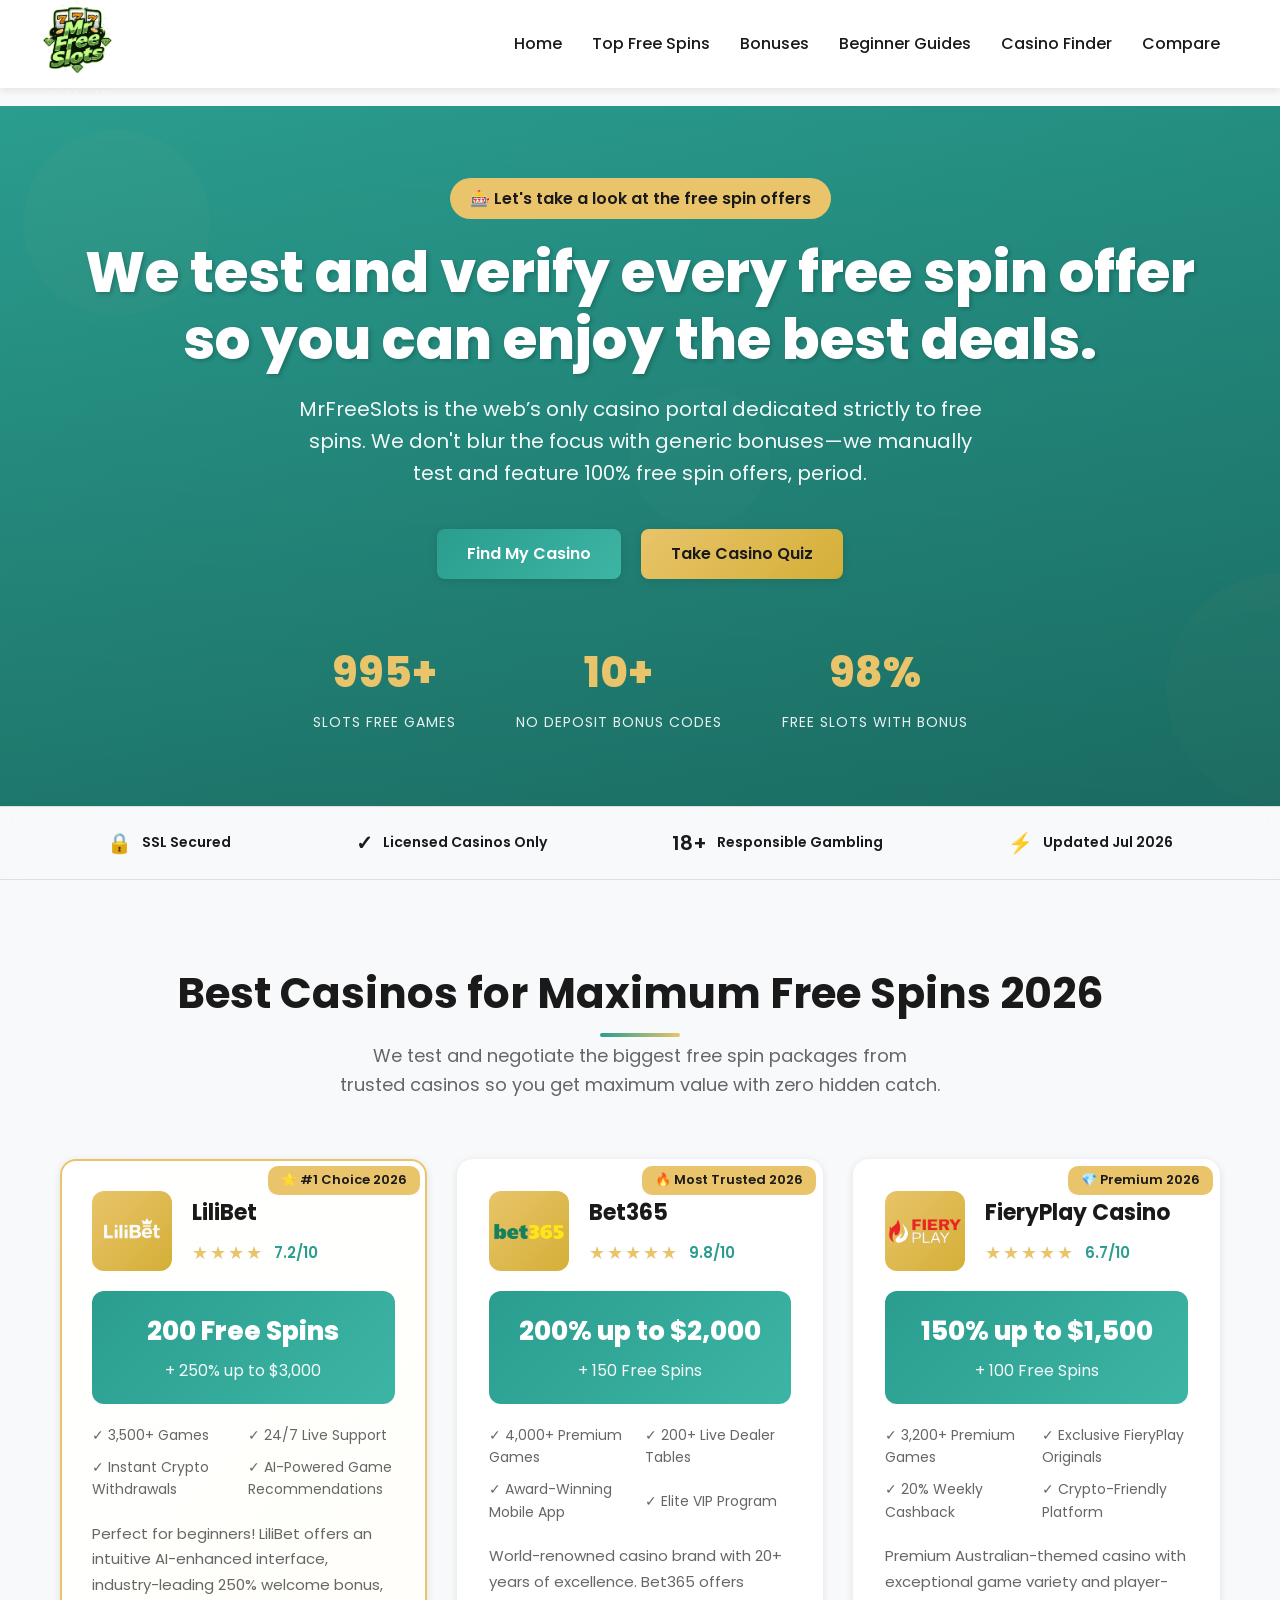
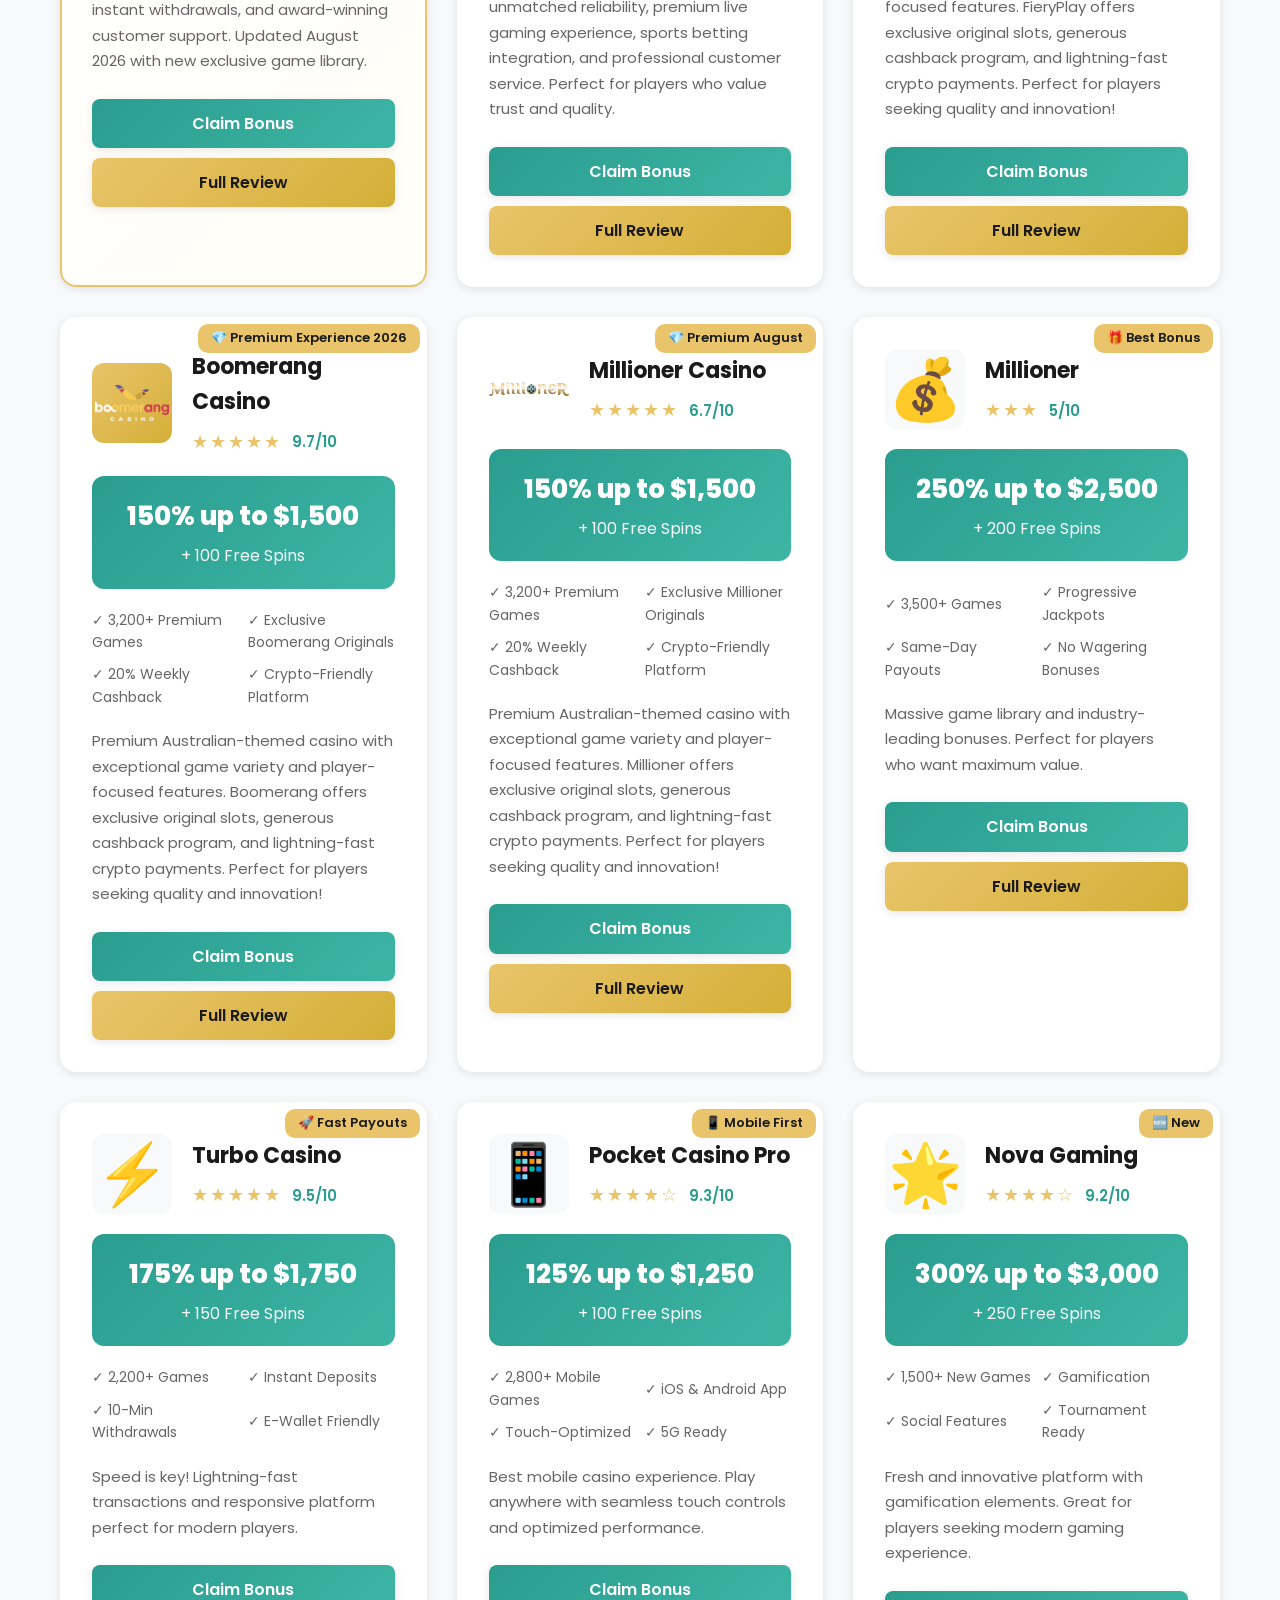
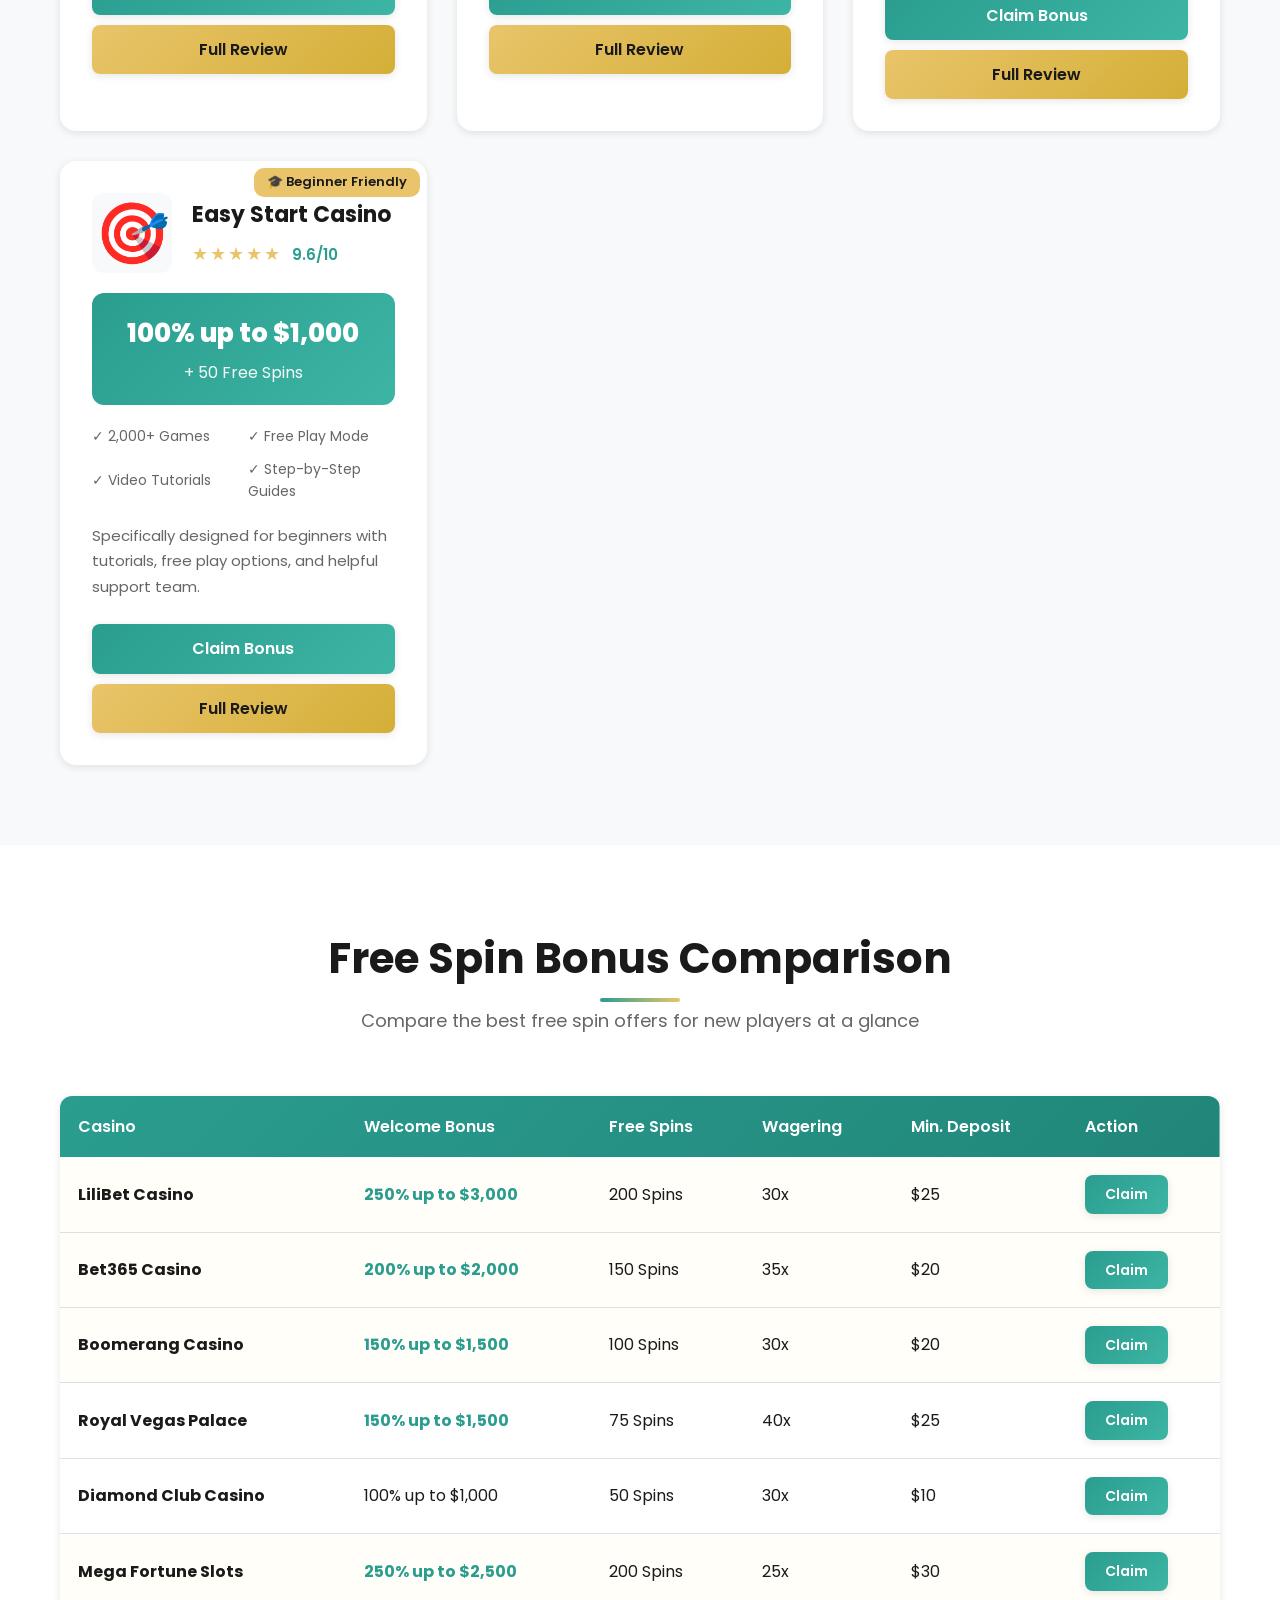
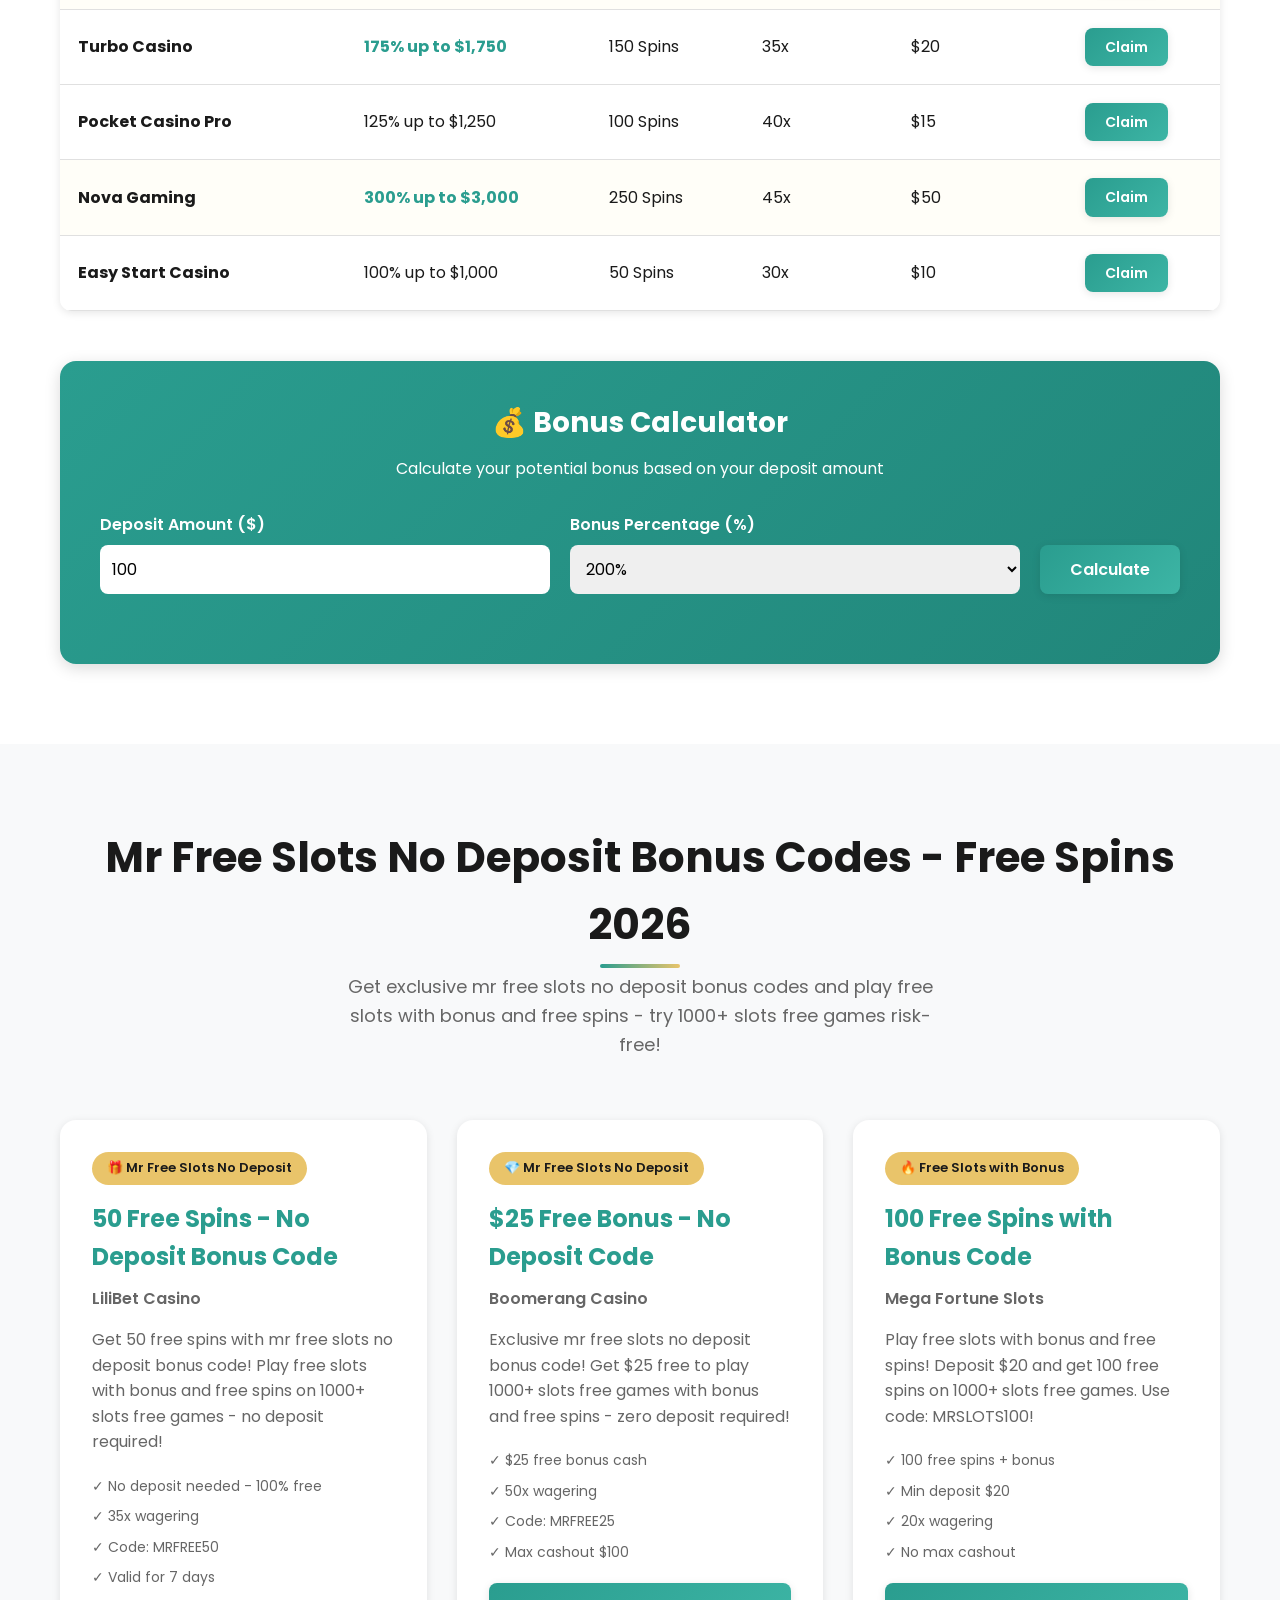
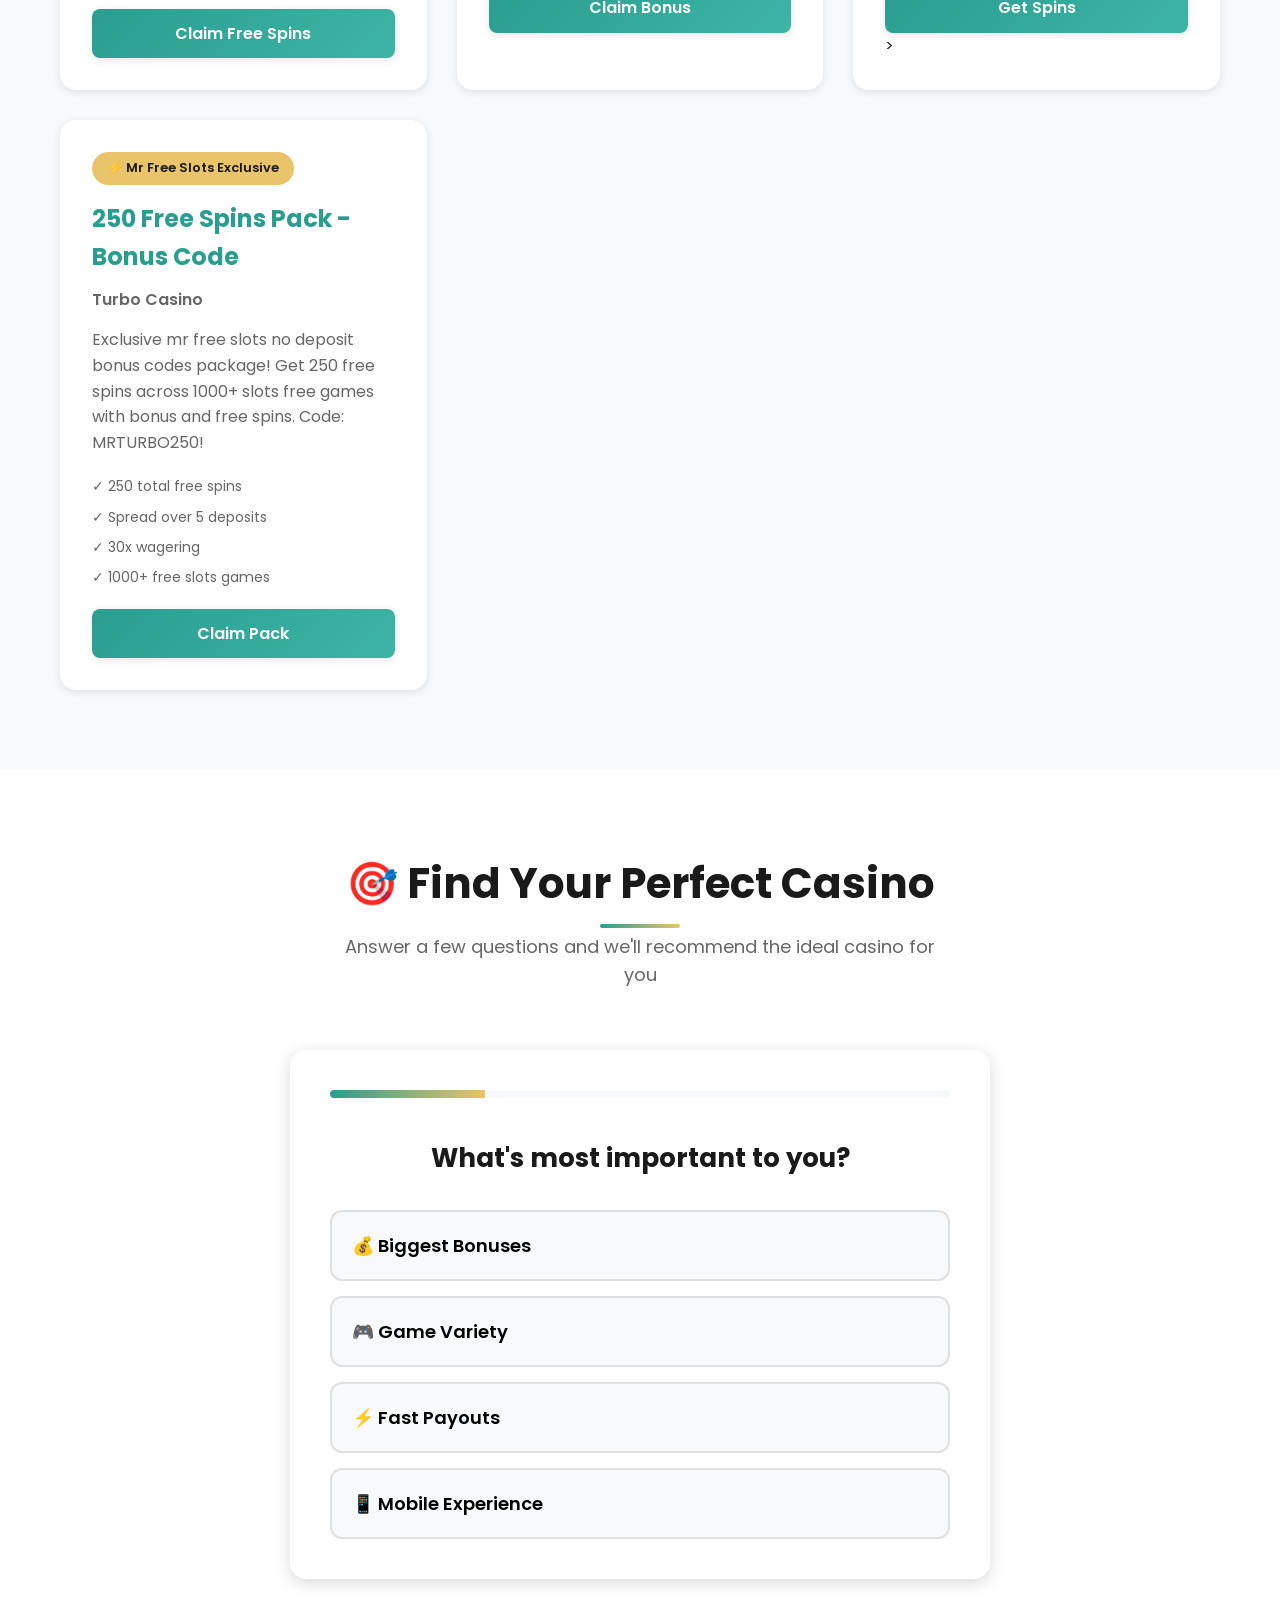
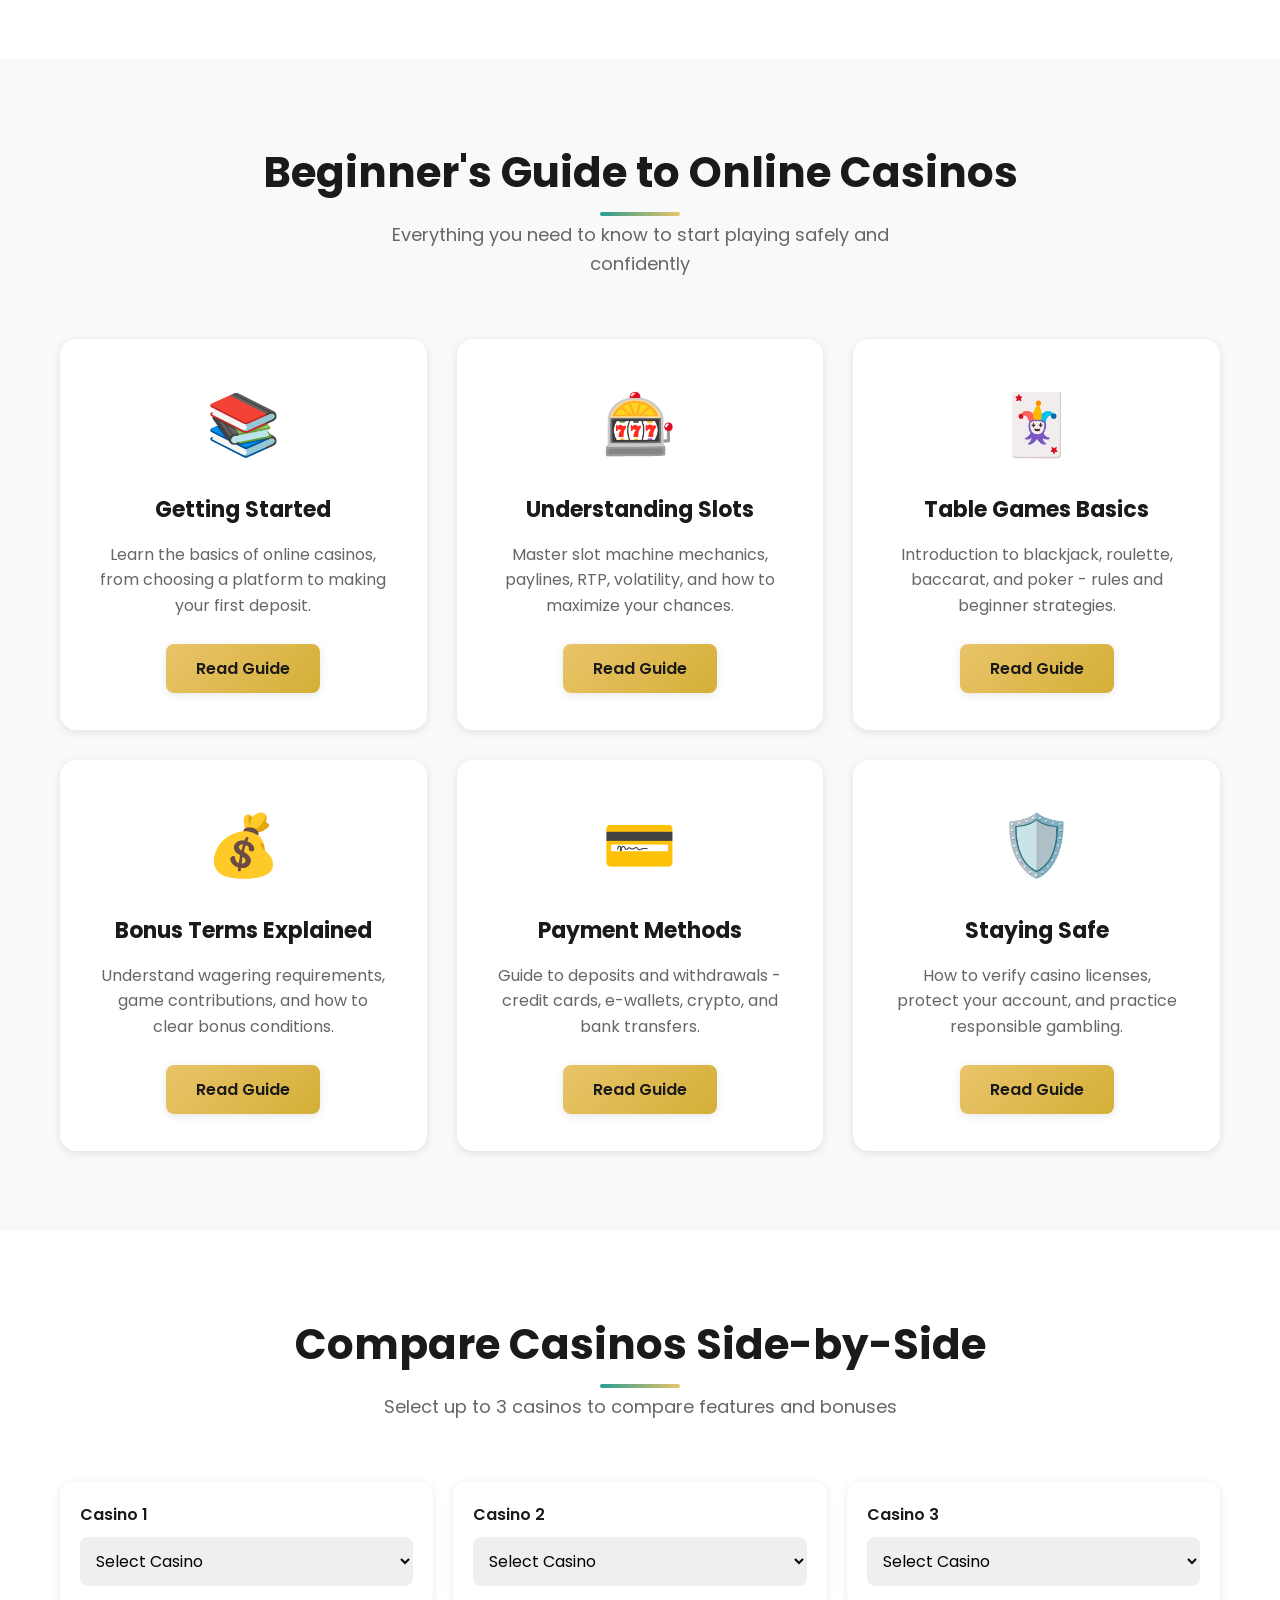
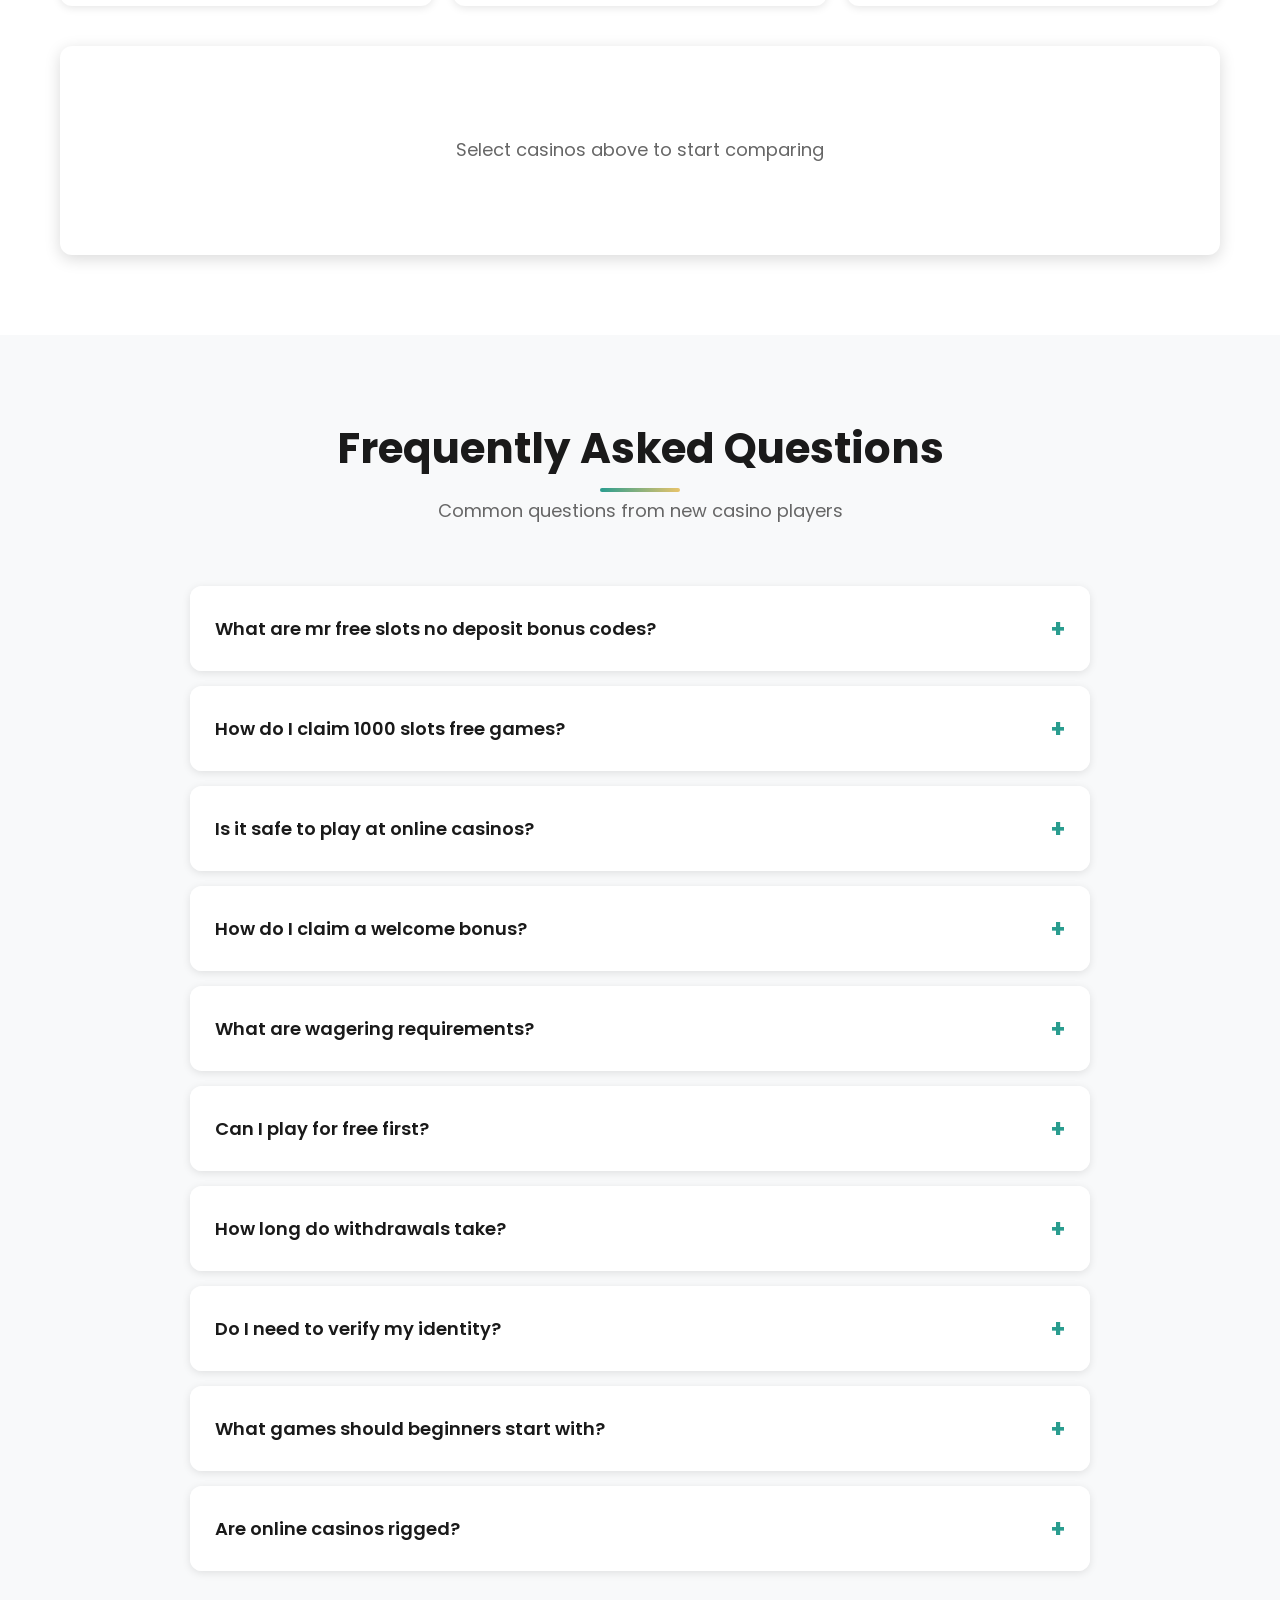
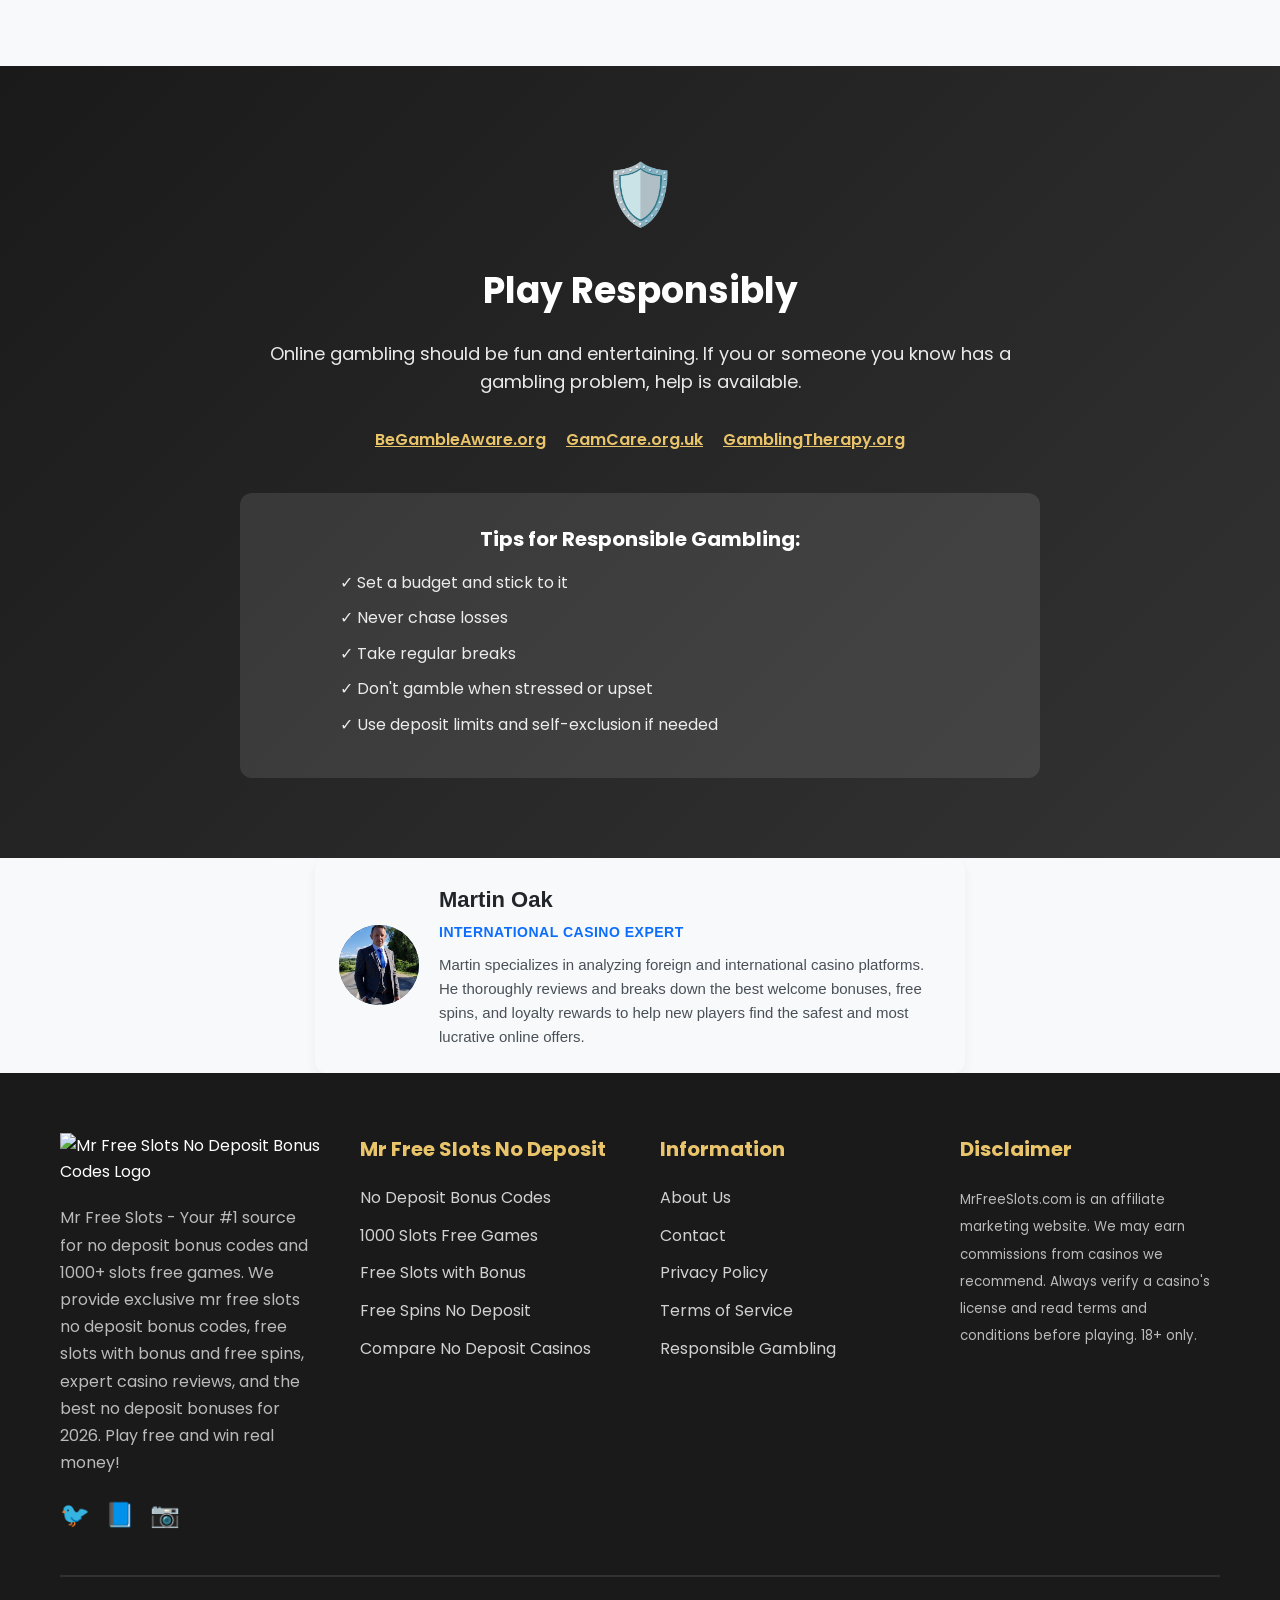
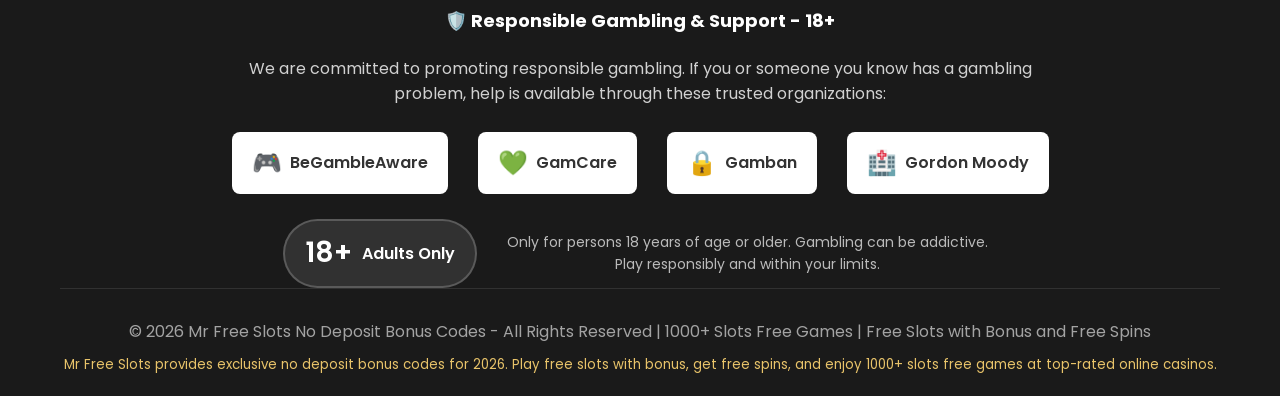
==== commit 3e4e024c: "newcasino" ====
--- a/index.html
+++ b/index.html
@@ -42,7 +42,7 @@
         </button>
         <ul class="nav-menu" id="navMenu">
           <li><a href="#home" class="nav-link">Home</a></li>
-          <li><a href="#top-casinos" class="nav-link">Top Casinos</a></li>
+          <li><a href="#top-casinos" class="nav-link">Top Free Spins</a></li>
           <li><a href="#bonuses" class="nav-link">Bonuses</a></li>
           <li><a href="#guides" class="nav-link">Beginner Guides</a></li>
           <li><a href="#quiz" class="nav-link">Casino Finder</a></li>
@@ -56,13 +56,12 @@
       <div class="hero-overlay"></div>
       <div class="container hero-content">
         <div class="hero-badge">
-          🎰 Mr Free Slots No Deposit, Welcome Bonus Codes 2026!
+          🎰 Let's take a look at the free spin offers
         </div>
         <h1 class="hero-title">
-          Explore online casino deals - Best Bonuses Source of 2026 July
-        </h1>
+            We test and verify every free spin offer so you can enjoy the best deals.</h1>
         <p class="hero-subtitle">
-          mrFreeSlots compares licensed online casinos by bonus, license, payout speed, game range and Live casino offer. In each review we check the real turnover conditions and payout limits. For international licenses, On this page you will find a list of casinos with Malta Gaming Authority license and Curaçao eGaming license and a comparison table. The online casino is only available to persons over 18 years of age. Play responsibly and use deposit limits if necessary.
+          MrFreeSlots is the web’s only casino portal dedicated strictly to free spins. We don't blur the focus with generic bonuses—we manually test and feature 100% free spin offers, period.
         </p>
         <div class="hero-buttons">
           <a href="#top-casinos" class="btn btn-primary">Find My Casino</a>
@@ -114,10 +113,10 @@
       <div class="container">
         <div class="section-header">
           <h2 class="section-title">
-            international licenses, No Deposit - Welcome Bonus Codes - Top Casinos - Free Spins - Best Deals for Real Players 2026
+            Best Casinos for Maximum Free Spins 2026
           </h2>
           <p class="section-subtitle">
-            Our goal is to help you find the best casino – we check, you choose!
+            We test and negotiate the biggest free spin packages from trusted casinos so you get maximum value with zero hidden catch.
           </p>
         </div>
 
@@ -146,14 +145,14 @@
               <div class="casino-info">
                 <h3 class="casino-name">LiliBet</h3>
                 <div class="casino-rating">
-                  <span class="stars">★★★★★</span>
-                  <span class="rating-text">9.9/10</span>
+                  <span class="stars">★★★★</span>
+                  <span class="rating-text">7.2/10</span>
                 </div>
               </div>
             </div>
             <div class="casino-bonus-highlight">
-              <div class="bonus-amount">250% up to $3,000</div>
-              <div class="bonus-extra">+ 200 Free Spins</div>
+              <div class="bonus-amount">200 Free Spins</div>
+              <div class="bonus-extra">+ 250% up to $3,000</div>
             </div>
             <div class="casino-features">
               <div class="feature">✓ 3,500+ Games</div>
@@ -164,7 +163,7 @@
             <p class="casino-description">
               Perfect for beginners! LiliBet offers an intuitive AI-enhanced
               interface, industry-leading 250% welcome bonus, instant
-              withdrawals, and award-winning customer support. Updated March
+              withdrawals, and award-winning customer support. Updated August
               2026 with new exclusive game library.
             </p>
             <div class="casino-buttons">
@@ -253,6 +252,72 @@
             data-games="3200"
             data-payout="fast"
           >
+            <div class="casino-badge">💎 Premium 2026</div>
+            <div class="casino-header">
+              <div
+                class="casino-logo"
+                style="
+                  background: linear-gradient(
+                    135deg,
+                    var(--secondary-color),
+                    var(--dark-gold)
+                  );
+                "
+              >
+                <img
+                  src="./assets/fieryPlay-casino-logo.png"
+                  alt="Boomerang Casino Logo"
+                  style="transform: scale(1.1)"
+                />
+              </div>
+              <div class="casino-info">
+                <h3 class="casino-name">FieryPlay Casino</h3>
+                <div class="casino-rating">
+                  <span class="stars">★★★★★</span>
+                  <span class="rating-text">6.7/10</span>
+                </div>
+              </div>
+            </div>
+            <div class="casino-bonus-highlight">
+              <div class="bonus-amount">150% up to $1,500</div>
+              <div class="bonus-extra">+ 100 Free Spins</div>
+            </div>
+            <div class="casino-features">
+              <div class="feature">✓ 3,200+ Premium Games</div>
+              <div class="feature">✓ Exclusive FieryPlay Originals</div>
+              <div class="feature">✓ 20% Weekly Cashback</div>
+              <div class="feature">✓ Crypto-Friendly Platform</div>
+            </div>
+            <p class="casino-description">
+              Premium Australian-themed casino with exceptional game variety and
+              player-focused features. FieryPlay offers exclusive original
+              slots, generous cashback program, and lightning-fast crypto
+              payments. Perfect for players seeking quality and innovation!
+            </p>
+            <div class="casino-buttons">
+              <a
+                href="#fieryPlay-casino"
+                class="btn btn-primary btn-full"
+                target="_blank"
+                rel="noopener"
+                >Claim Bonus</a
+              >
+              <button
+                class="btn btn-secondary btn-full"
+                onclick="openReviewModal('fieryPlay')"
+              >
+                Full Review
+              </button>
+            </div>
+          </div>
+
+          <!-- Casino 3 -->
+          <div
+            class="casino-card"
+            data-bonus="150"
+            data-games="3200"
+            data-payout="fast"
+          >
             <div class="casino-badge">💎 Premium Experience 2026</div>
             <div class="casino-header">
               <div
@@ -312,6 +377,72 @@
             </div>
           </div>
 
+<!-- Casino 3 Millioner casino-->
+          <div
+            class="casino-card"
+            data-bonus="150"
+            data-games="3200"
+            data-payout="fast"
+          >
+            <div class="casino-badge">💎 Premium August</div>
+            <div class="casino-header">
+              <div
+                class="casino-logo"
+                style="
+                  background: linear-gradient(
+                    135deg,
+                    var(--secondary-color),
+                    
+                  );
+                "
+              >
+                <img
+                  src="./assets/millioner-casino-logo.webp"
+                  alt="Millioner Casino Logo"
+                  style="transform: scale(1.4)"
+                />
+              </div>
+              <div class="casino-info">
+                <h3 class="casino-name">Millioner Casino</h3>
+                <div class="casino-rating">
+                  <span class="stars">★★★★★</span>
+                  <span class="rating-text">6.7/10</span>
+                </div>
+              </div>
+            </div>
+            <div class="casino-bonus-highlight">
+              <div class="bonus-amount">150% up to $1,500</div>
+              <div class="bonus-extra">+ 100 Free Spins</div>
+            </div>
+            <div class="casino-features">
+              <div class="feature">✓ 3,200+ Premium Games</div>
+              <div class="feature">✓ Exclusive Millioner Originals</div>
+              <div class="feature">✓ 20% Weekly Cashback</div>
+              <div class="feature">✓ Crypto-Friendly Platform</div>
+            </div>
+            <p class="casino-description">
+              Premium Australian-themed casino with exceptional game variety and
+              player-focused features. Millioner offers exclusive original
+              slots, generous cashback program, and lightning-fast crypto
+              payments. Perfect for players seeking quality and innovation!
+            </p>
+            <div class="casino-buttons">
+              <a
+                href="#millioner-casino"
+                class="btn btn-primary btn-full"
+                target="_blank"
+                rel="noopener"
+                >Claim Bonus</a
+              >
+              <button
+                class="btn btn-secondary btn-full"
+                onclick="openReviewModal('millioner')"
+              >
+                Full Review
+              </button>
+            </div>
+          </div>
+
           <!-- Casino 4 -->
           <div
             class="casino-card"
@@ -323,10 +454,10 @@
             <div class="casino-header">
               <div class="casino-logo">💰</div>
               <div class="casino-info">
-                <h3 class="casino-name">Mega Fortune Slots</h3>
+                <h3 class="casino-name">Millioner</h3>
                 <div class="casino-rating">
-                  <span class="stars">★★★★★</span>
-                  <span class="rating-text">9.7/10</span>
+                  <span class="stars">★★★</span>
+                  <span class="rating-text">5/10</span>
                 </div>
               </div>
             </div>
@@ -346,7 +477,8 @@
             </p>
             <div class="casino-buttons">
               <a
-                href="#mega-fortune-slots"
+                href="#fieryplay"
+                
                 class="btn btn-primary btn-full"
                 target="_blank"
                 rel="noopener"
@@ -354,7 +486,7 @@
               >
               <button
                 class="btn btn-secondary btn-full"
-                onclick="openReviewModal('mega-fortune')"
+                onclick="openReviewModal('fieryplay')"
               >
                 Full Review
               </button>
@@ -564,9 +696,9 @@
     <section class="section section-alt" id="bonuses">
       <div class="container">
         <div class="section-header">
-          <h2 class="section-title">Welcome Bonus Comparison</h2>
+          <h2 class="section-title">Free Spin Bonus Comparison</h2>
           <p class="section-subtitle">
-            Compare the best welcome offers for new players at a glance
+            Compare the best free spin offers for new players at a glance
           </p>
         </div>
 
@@ -1037,6 +1169,7 @@
       </div>
     </section>
 
+    
     <!-- Casino Comparison Tool -->
     <section class="section section-alt" id="comparison">
       <div class="container">
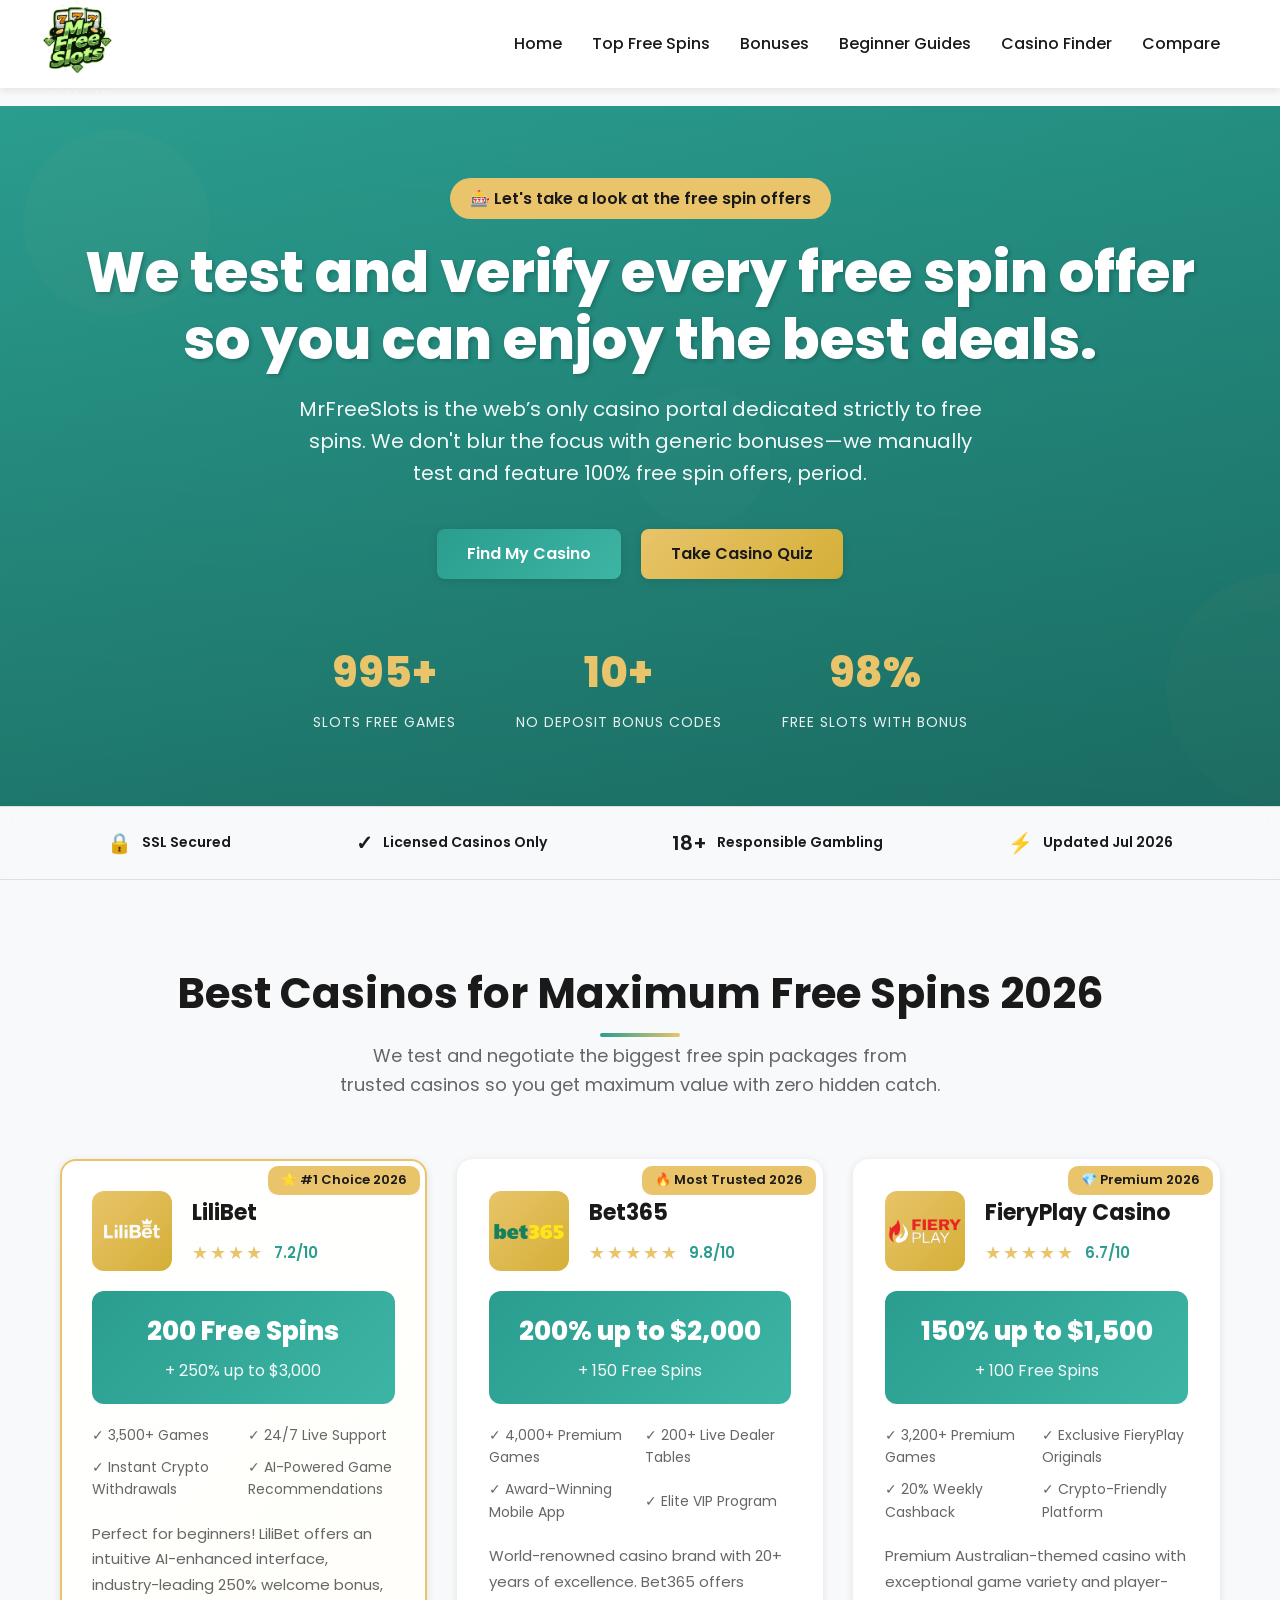
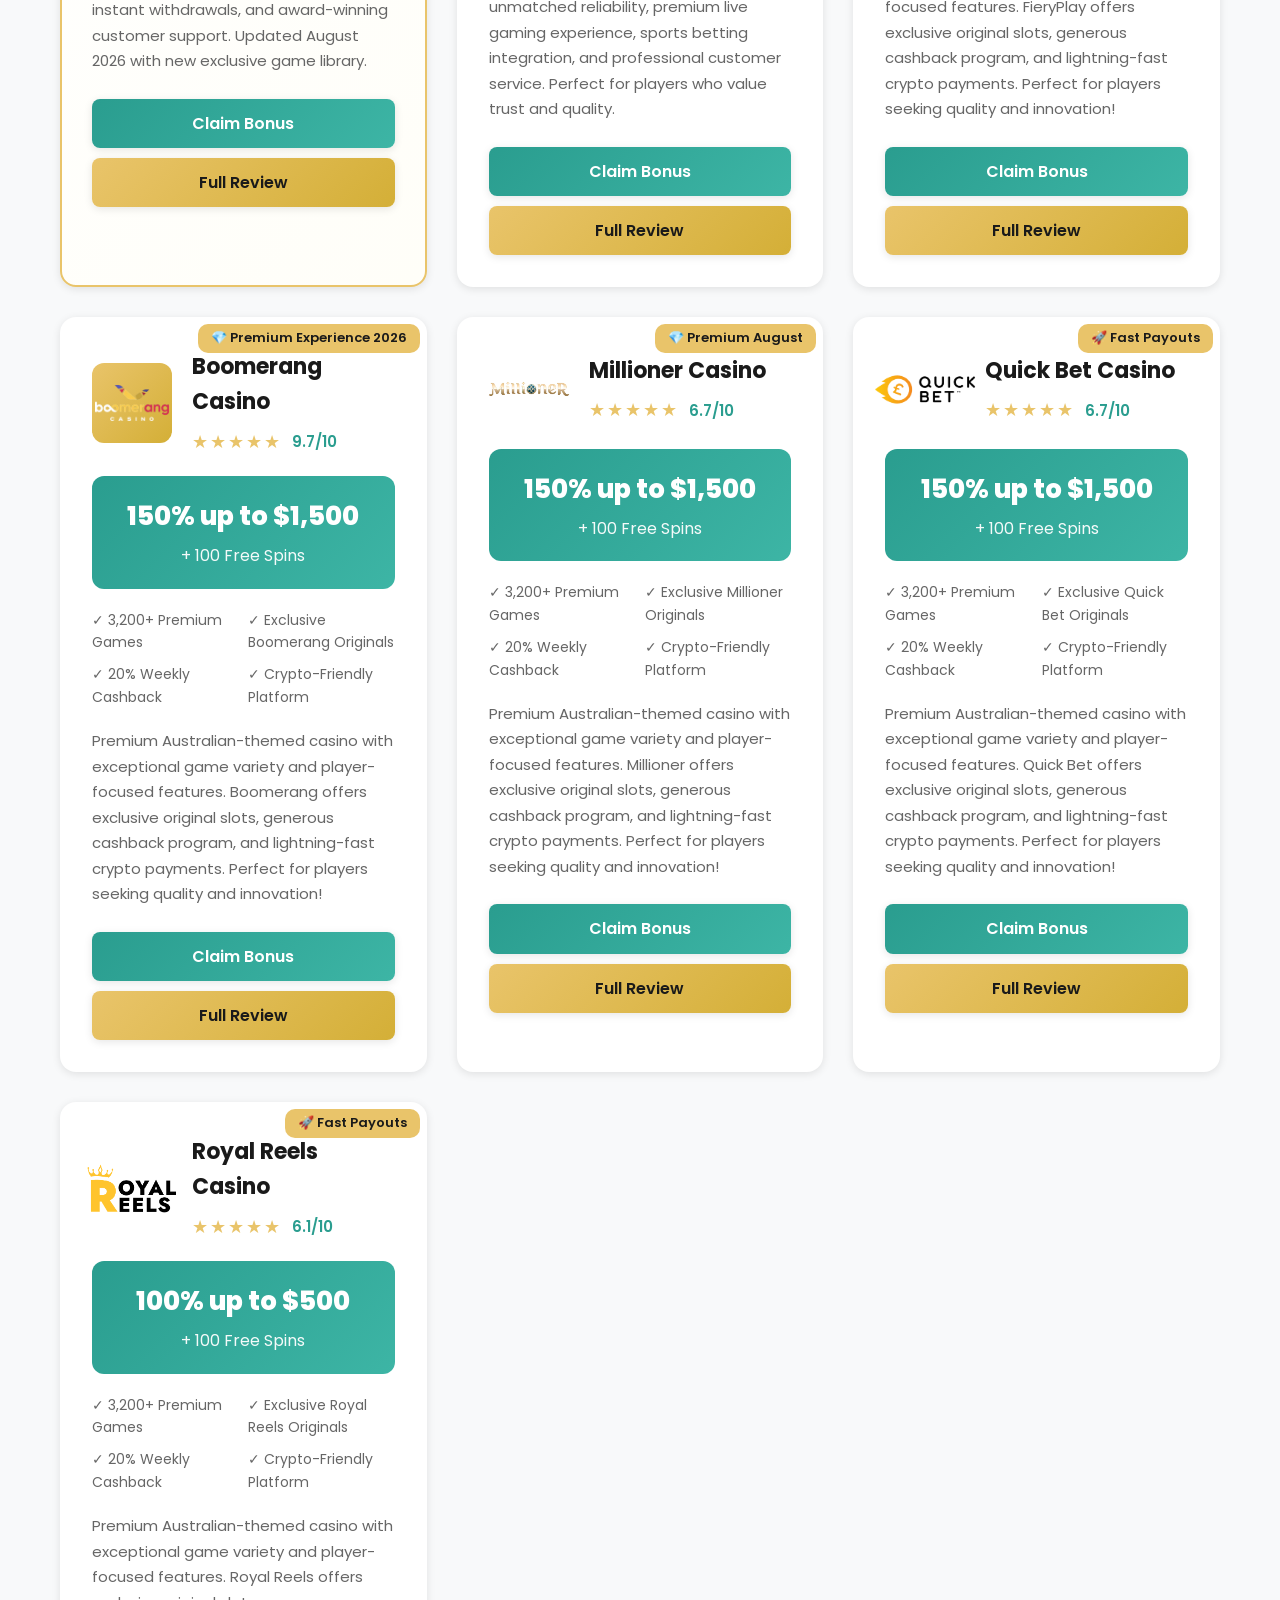
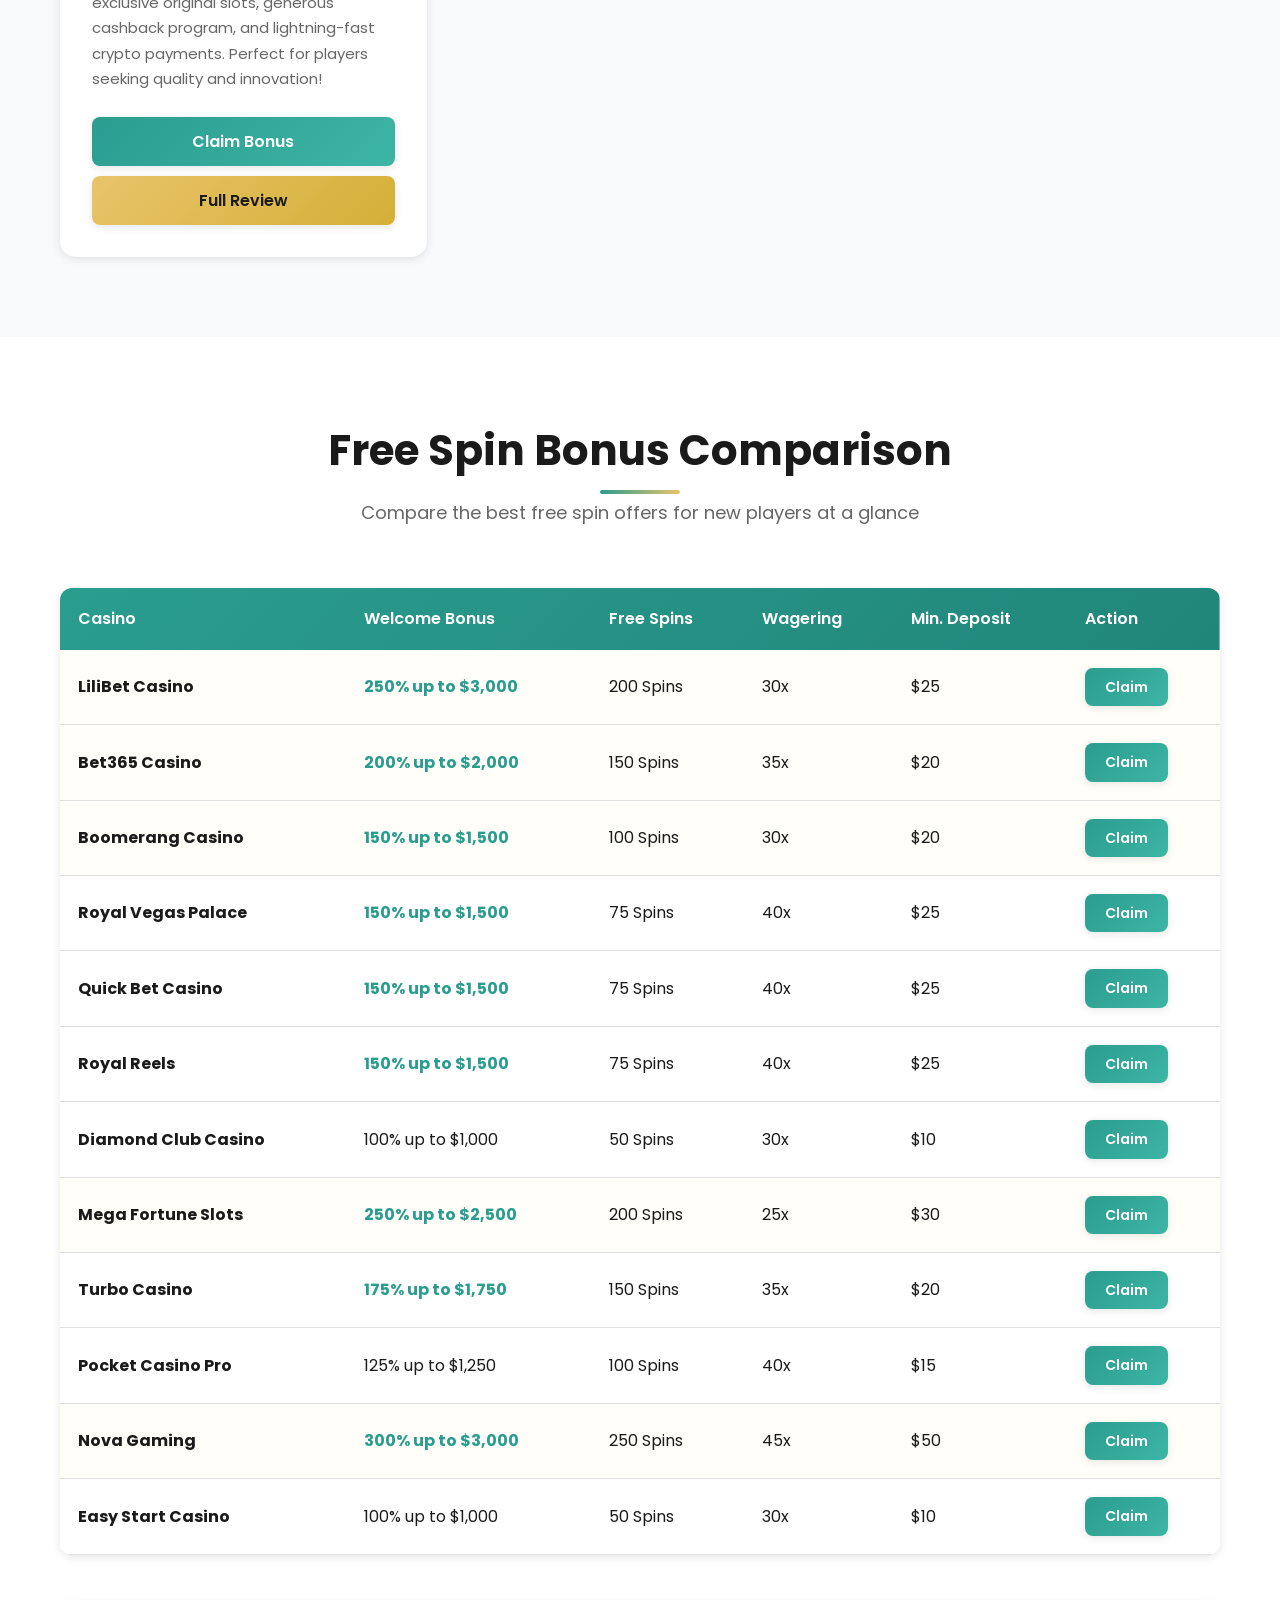
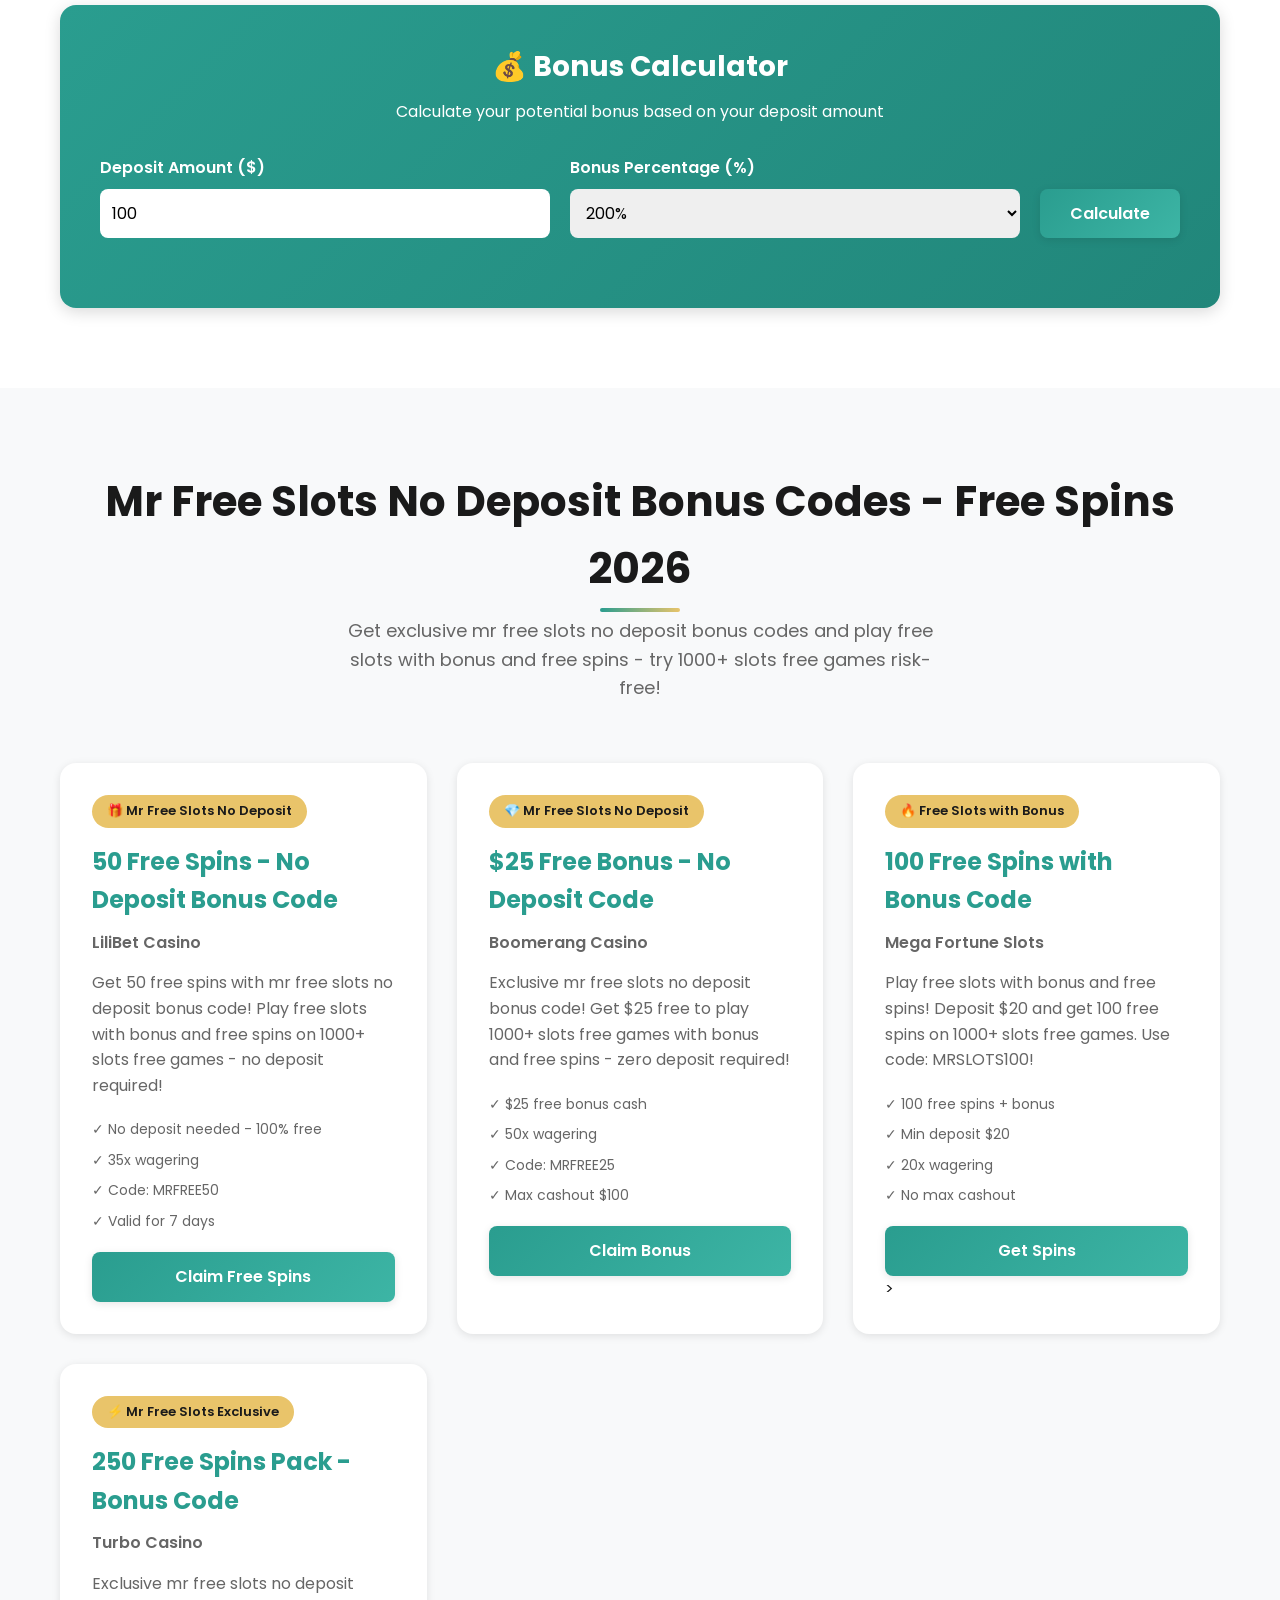
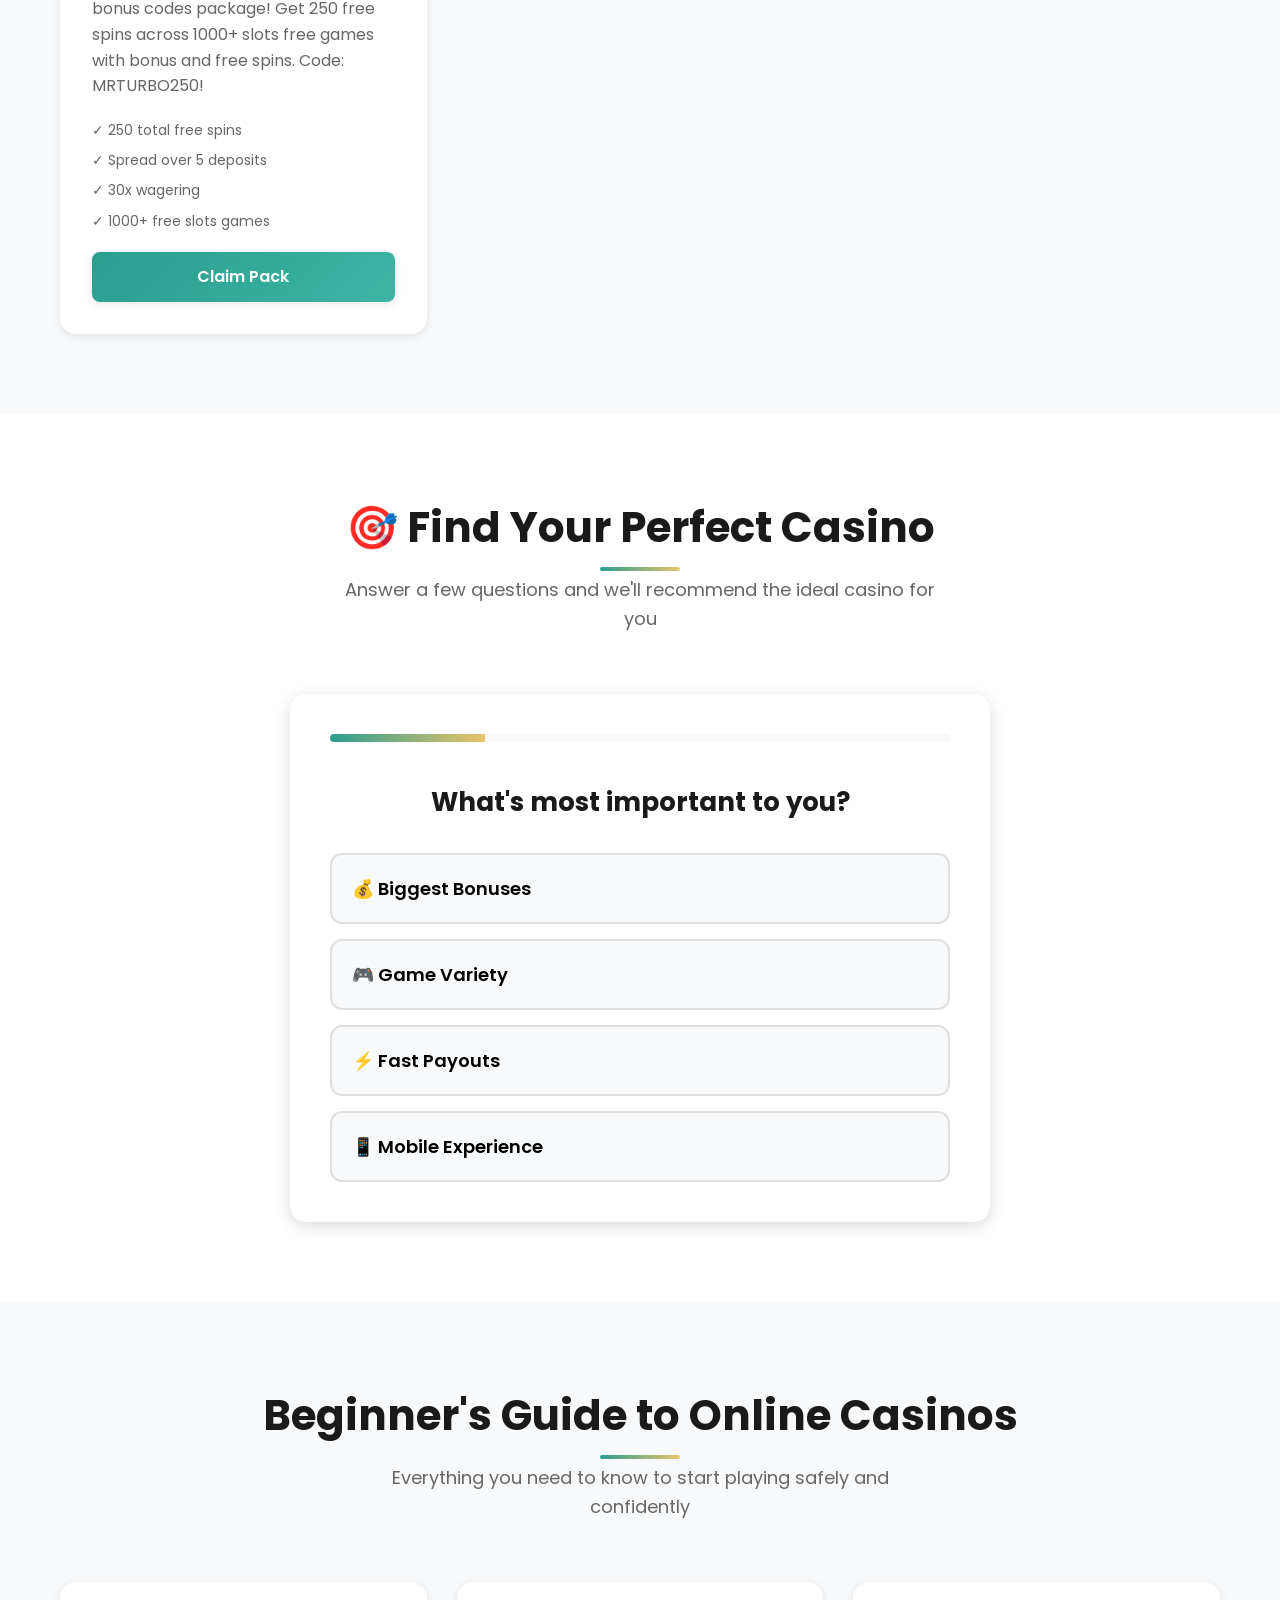
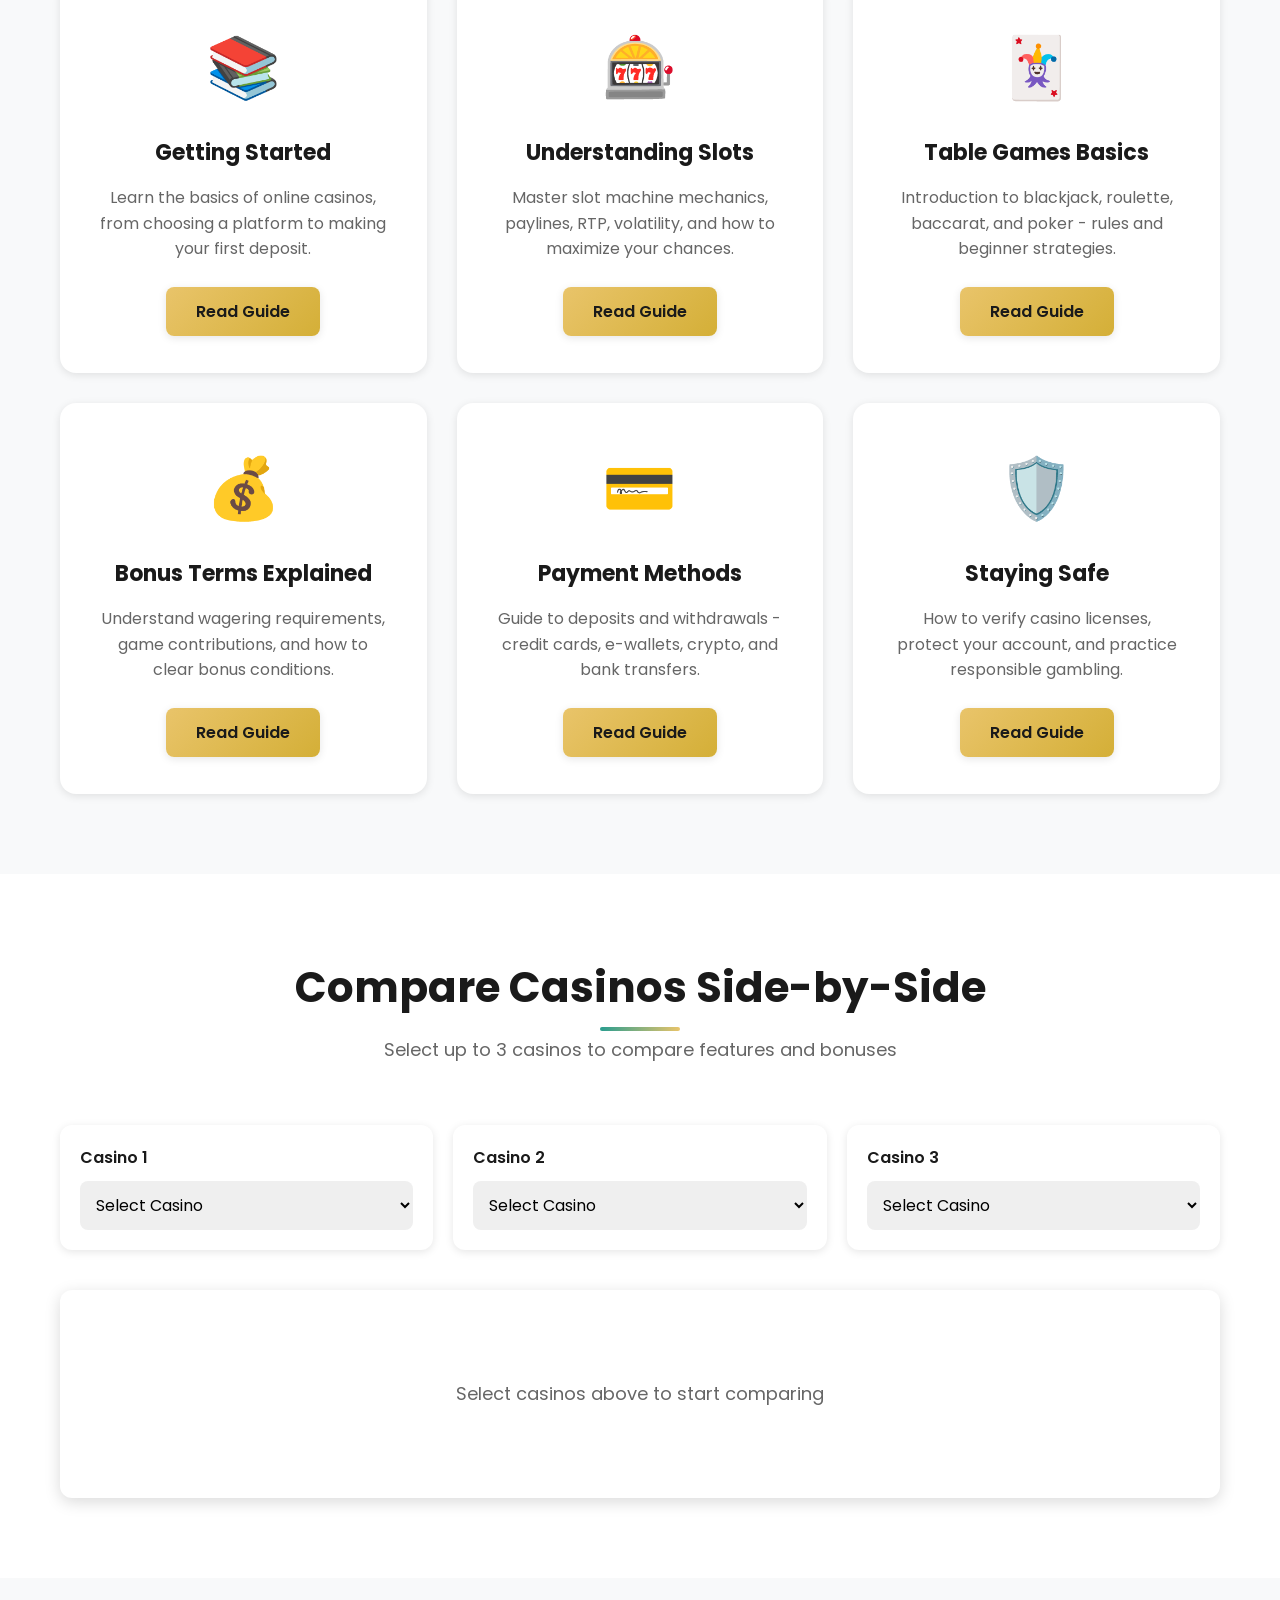
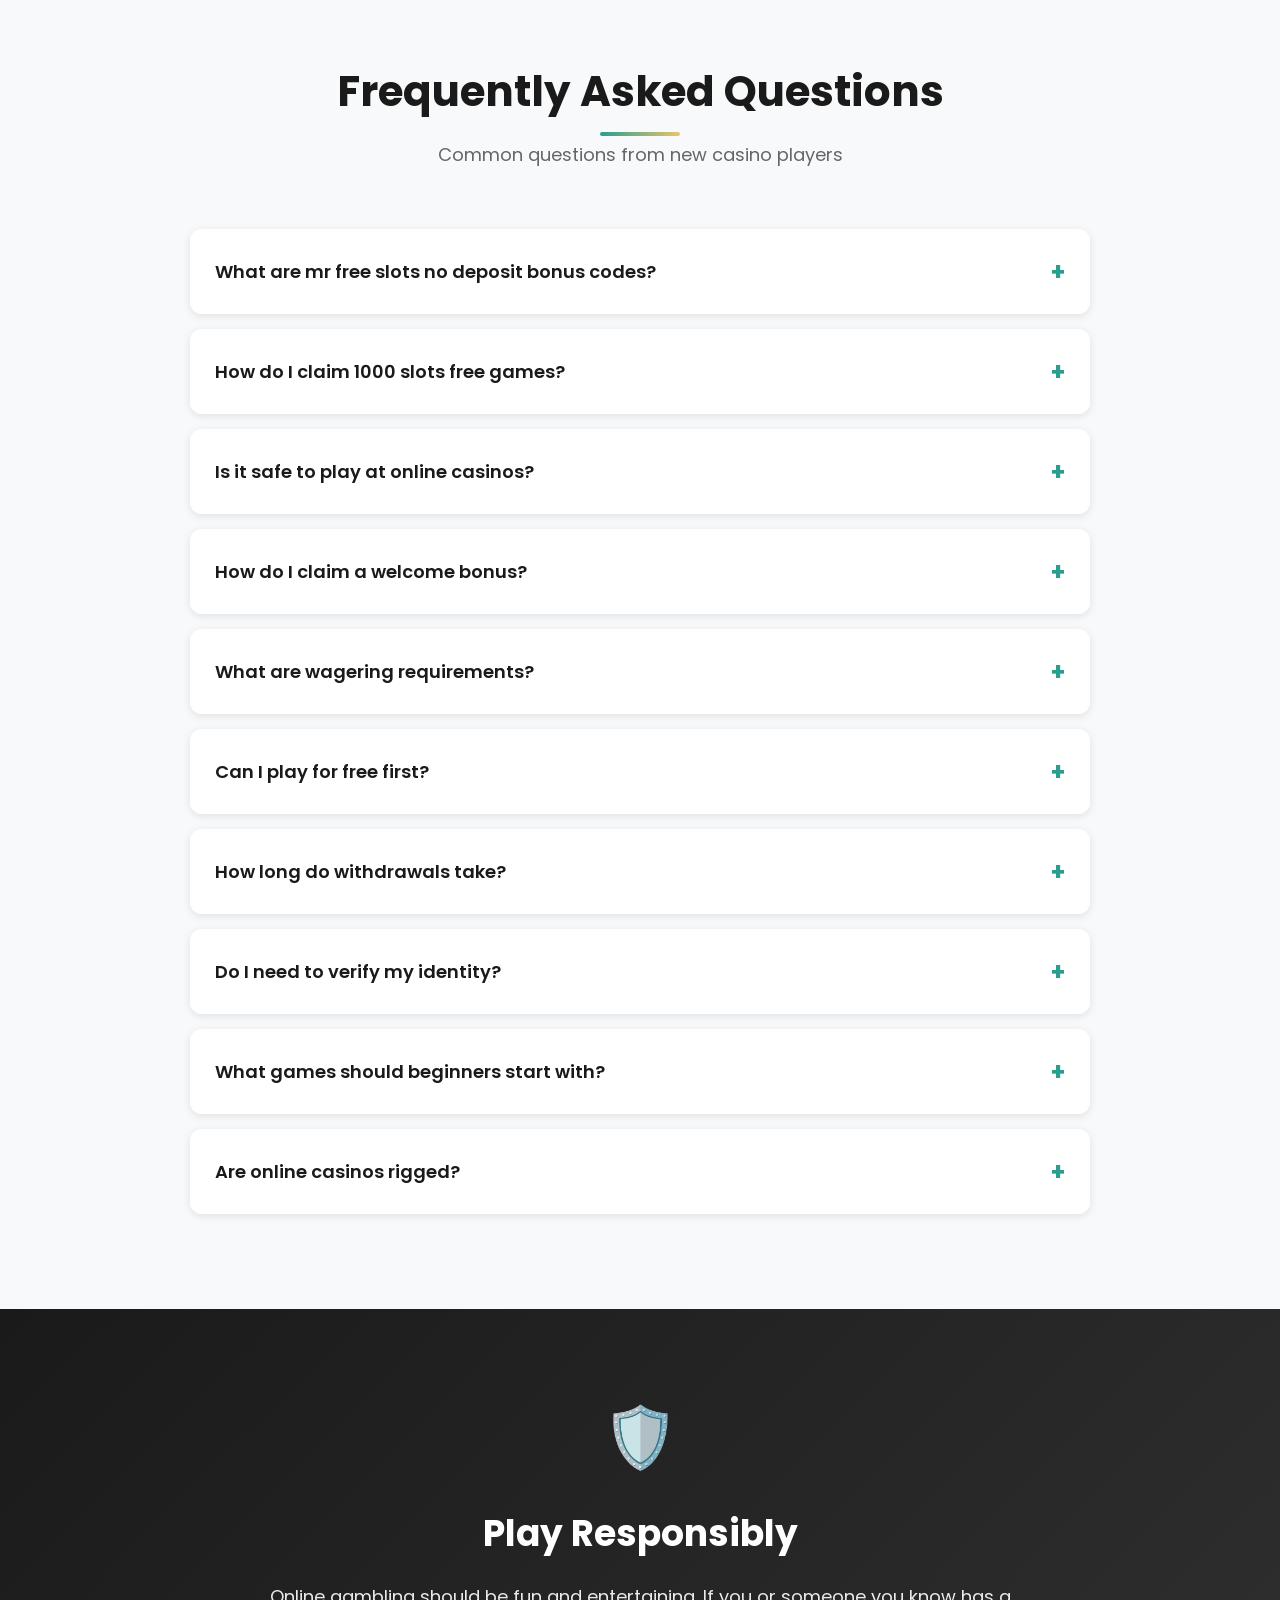
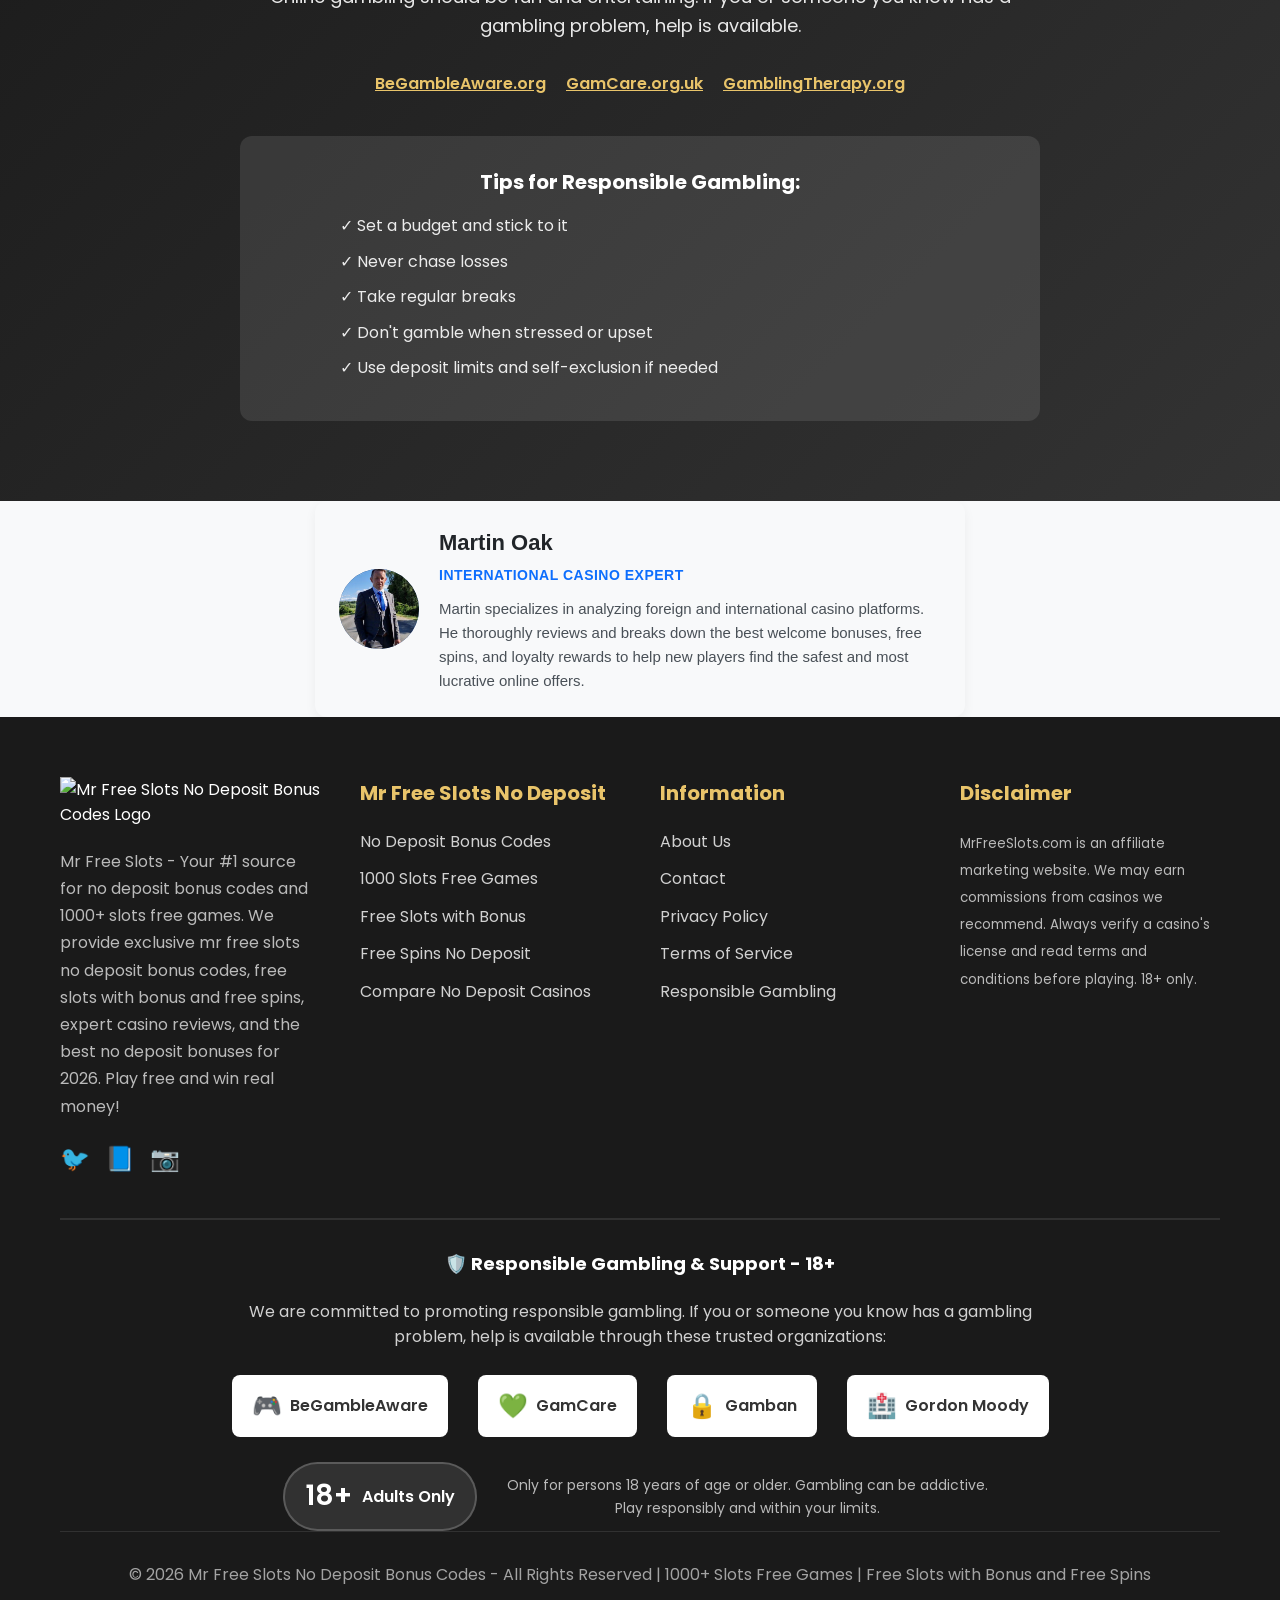
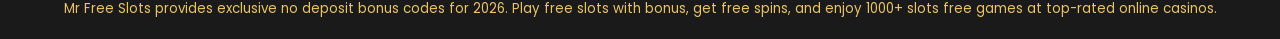
==== commit 3f79706e: "new-casino" ====
--- a/index.html
+++ b/index.html
@@ -443,42 +443,58 @@
             </div>
           </div>
 
-          <!-- Casino 4 -->
+          <!-- Casino  Quick Bet casino-->
           <div
             class="casino-card"
-            data-bonus="250"
-            data-games="3500"
+            data-bonus="150"
+            data-games="3200"
             data-payout="fast"
           >
-            <div class="casino-badge">🎁 Best Bonus</div>
+            <div class="casino-badge">🚀 Fast Payouts</div>
             <div class="casino-header">
-              <div class="casino-logo">💰</div>
+              <div
+                class="casino-logo"
+                style="
+                  background: linear-gradient(
+                    135deg,
+                    var(--secondary-color),
+                    
+                  );
+                "
+              >
+                <img
+                  src="./assets/quick-bet-casino-logo.png"
+                  alt="Quick Bet Casino Logo"
+                  style="transform: scale(1.4)"
+                />
+              </div>
               <div class="casino-info">
-                <h3 class="casino-name">Millioner</h3>
+                <h3 class="casino-name">Quick Bet Casino</h3>
                 <div class="casino-rating">
-                  <span class="stars">★★★</span>
-                  <span class="rating-text">5/10</span>
+                  <span class="stars">★★★★★</span>
+                  <span class="rating-text">6.7/10</span>
                 </div>
               </div>
             </div>
             <div class="casino-bonus-highlight">
-              <div class="bonus-amount">250% up to $2,500</div>
-              <div class="bonus-extra">+ 200 Free Spins</div>
+              <div class="bonus-amount">150% up to $1,500</div>
+              <div class="bonus-extra">+ 100 Free Spins</div>
             </div>
             <div class="casino-features">
-              <div class="feature">✓ 3,500+ Games</div>
-              <div class="feature">✓ Progressive Jackpots</div>
-              <div class="feature">✓ Same-Day Payouts</div>
-              <div class="feature">✓ No Wagering Bonuses</div>
+              <div class="feature">✓ 3,200+ Premium Games</div>
+              <div class="feature">✓ Exclusive Quick Bet Originals</div>
+              <div class="feature">✓ 20% Weekly Cashback</div>
+              <div class="feature">✓ Crypto-Friendly Platform</div>
             </div>
             <p class="casino-description">
-              Massive game library and industry-leading bonuses. Perfect for
-              players who want maximum value.
+              Premium Australian-themed casino with exceptional game variety and
+              player-focused features. Quick Bet offers exclusive original
+              slots, generous cashback program, and lightning-fast crypto
+              payments. Perfect for players seeking quality and innovation!
             </p>
             <div class="casino-buttons">
               <a
-                href="#fieryplay"
-                
+                href="#quick-bet-casino"
                 class="btn btn-primary btn-full"
                 target="_blank"
                 rel="noopener"
@@ -486,48 +502,65 @@
               >
               <button
                 class="btn btn-secondary btn-full"
-                onclick="openReviewModal('fieryplay')"
+                onclick="openReviewModal('quick-bet-casino')"
               >
                 Full Review
               </button>
             </div>
           </div>
 
-          <!-- Casino 5 -->
+           <!-- Casino  Royal Reels casino-->
           <div
             class="casino-card"
-            data-bonus="175"
-            data-games="2200"
+            data-bonus="100"
+            data-games="3200"
             data-payout="fast"
           >
             <div class="casino-badge">🚀 Fast Payouts</div>
             <div class="casino-header">
-              <div class="casino-logo">⚡</div>
+              <div
+                class="casino-logo"
+                style="
+                  background: linear-gradient(
+                    135deg,
+                    var(--secondary-color),
+                    
+                  );
+                "
+              >
+                <img
+                  src="./assets/royal-reels-casino-logo.png"
+                  alt="Royal Reels Casino Logo"
+                  style="transform: scale(1.4)"
+                />
+              </div>
               <div class="casino-info">
-                <h3 class="casino-name">Turbo Casino</h3>
+                <h3 class="casino-name">Royal Reels Casino</h3>
                 <div class="casino-rating">
                   <span class="stars">★★★★★</span>
-                  <span class="rating-text">9.5/10</span>
+                  <span class="rating-text">6.1/10</span>
                 </div>
               </div>
             </div>
             <div class="casino-bonus-highlight">
-              <div class="bonus-amount">175% up to $1,750</div>
-              <div class="bonus-extra">+ 150 Free Spins</div>
+              <div class="bonus-amount">100% up to $500</div>
+              <div class="bonus-extra">+ 100 Free Spins</div>
             </div>
             <div class="casino-features">
-              <div class="feature">✓ 2,200+ Games</div>
-              <div class="feature">✓ Instant Deposits</div>
-              <div class="feature">✓ 10-Min Withdrawals</div>
-              <div class="feature">✓ E-Wallet Friendly</div>
+              <div class="feature">✓ 3,200+ Premium Games</div>
+              <div class="feature">✓ Exclusive Royal Reels Originals</div>
+              <div class="feature">✓ 20% Weekly Cashback</div>
+              <div class="feature">✓ Crypto-Friendly Platform</div>
             </div>
             <p class="casino-description">
-              Speed is key! Lightning-fast transactions and responsive platform
-              perfect for modern players.
+              Premium Australian-themed casino with exceptional game variety and
+              player-focused features. Royal Reels offers exclusive original
+              slots, generous cashback program, and lightning-fast crypto
+              payments. Perfect for players seeking quality and innovation!
             </p>
             <div class="casino-buttons">
               <a
-                href="#turbo-casino"
+                href="#royal-reels-casino"
                 class="btn btn-primary btn-full"
                 target="_blank"
                 rel="noopener"
@@ -535,159 +568,15 @@
               >
               <button
                 class="btn btn-secondary btn-full"
-                onclick="openReviewModal('turbo-casino')"
+                onclick="openReviewModal('royal-reels-casino')"
               >
                 Full Review
               </button>
             </div>
           </div>
-
-          <!-- Casino 6 -->
-          <div
-            class="casino-card"
-            data-bonus="125"
-            data-games="2800"
-            data-payout="average"
-          >
-            <div class="casino-badge">📱 Mobile First</div>
-            <div class="casino-header">
-              <div class="casino-logo">📱</div>
-              <div class="casino-info">
-                <h3 class="casino-name">Pocket Casino Pro</h3>
-                <div class="casino-rating">
-                  <span class="stars">★★★★☆</span>
-                  <span class="rating-text">9.3/10</span>
-                </div>
-              </div>
-            </div>
-            <div class="casino-bonus-highlight">
-              <div class="bonus-amount">125% up to $1,250</div>
-              <div class="bonus-extra">+ 100 Free Spins</div>
-            </div>
-            <div class="casino-features">
-              <div class="feature">✓ 2,800+ Mobile Games</div>
-              <div class="feature">✓ iOS & Android App</div>
-              <div class="feature">✓ Touch-Optimized</div>
-              <div class="feature">✓ 5G Ready</div>
-            </div>
-            <p class="casino-description">
-              Best mobile casino experience. Play anywhere with seamless touch
-              controls and optimized performance.
-            </p>
-            <div class="casino-buttons">
-              <a
-                href="#pocket-casino-pro"
-                class="btn btn-primary btn-full"
-                target="_blank"
-                rel="noopener"
-                >Claim Bonus</a
-              >
-              <button
-                class="btn btn-secondary btn-full"
-                onclick="openReviewModal('pocket-casino')"
-              >
-                Full Review
-              </button>
-            </div>
-          </div>
-
-          <!-- Casino 7 -->
-          <div
-            class="casino-card"
-            data-bonus="300"
-            data-games="1500"
-            data-payout="fast"
-          >
-            <div class="casino-badge">🆕 New</div>
-            <div class="casino-header">
-              <div class="casino-logo">🌟</div>
-              <div class="casino-info">
-                <h3 class="casino-name">Nova Gaming</h3>
-                <div class="casino-rating">
-                  <span class="stars">★★★★☆</span>
-                  <span class="rating-text">9.2/10</span>
-                </div>
-              </div>
-            </div>
-            <div class="casino-bonus-highlight">
-              <div class="bonus-amount">300% up to $3,000</div>
-              <div class="bonus-extra">+ 250 Free Spins</div>
-            </div>
-            <div class="casino-features">
-              <div class="feature">✓ 1,500+ New Games</div>
-              <div class="feature">✓ Gamification</div>
-              <div class="feature">✓ Social Features</div>
-              <div class="feature">✓ Tournament Ready</div>
-            </div>
-            <p class="casino-description">
-              Fresh and innovative platform with gamification elements. Great
-              for players seeking modern gaming experience.
-            </p>
-            <div class="casino-buttons">
-              <a
-                href="#nova-gaming"
-                class="btn btn-primary btn-full"
-                target="_blank"
-                rel="noopener"
-                >Claim Bonus</a
-              >
-              <button
-                class="btn btn-secondary btn-full"
-                onclick="openReviewModal('nova-gaming')"
-              >
-                Full Review
-              </button>
-            </div>
-          </div>
-
-          <!-- Casino 8 -->
-          <div
-            class="casino-card"
-            data-bonus="100"
-            data-games="2000"
-            data-payout="fast"
-          >
-            <div class="casino-badge">🎓 Beginner Friendly</div>
-            <div class="casino-header">
-              <div class="casino-logo">🎯</div>
-              <div class="casino-info">
-                <h3 class="casino-name">Easy Start Casino</h3>
-                <div class="casino-rating">
-                  <span class="stars">★★★★★</span>
-                  <span class="rating-text">9.6/10</span>
-                </div>
-              </div>
-            </div>
-            <div class="casino-bonus-highlight">
-              <div class="bonus-amount">100% up to $1,000</div>
-              <div class="bonus-extra">+ 50 Free Spins</div>
-            </div>
-            <div class="casino-features">
-              <div class="feature">✓ 2,000+ Games</div>
-              <div class="feature">✓ Free Play Mode</div>
-              <div class="feature">✓ Video Tutorials</div>
-              <div class="feature">✓ Step-by-Step Guides</div>
-            </div>
-            <p class="casino-description">
-              Specifically designed for beginners with tutorials, free play
-              options, and helpful support team.
-            </p>
-            <div class="casino-buttons">
-              <a
-                href="#easy-start-casino"
-                class="btn btn-primary btn-full"
-                target="_blank"
-                rel="noopener"
-                >Claim Bonus</a
-              >
-              <button
-                class="btn btn-secondary btn-full"
-                onclick="openReviewModal('easy-start')"
-              >
-                Full Review
-              </button>
-            </div>
-          </div>
+          
+
+          
         </div>
       </div>
     </section>
@@ -758,6 +647,34 @@
                 <td>
                   <a
                     href="#royal-vegas-palace"
+                    class="btn btn-small btn-primary"
+                    >Claim</a
+                  >
+                </td>
+              </tr>
+              <tr>
+                <td><strong>Quick Bet Casino</strong></td>
+                <td class="highlight">150% up to $1,500</td>
+                <td>75 Spins</td>
+                <td>40x</td>
+                <td>$25</td>
+                <td>
+                  <a
+                    href="#quick-bet-casino"
+                    class="btn btn-small btn-primary"
+                    >Claim</a
+                  >
+                </td>
+              </tr>
+              <tr>
+                <td><strong>Royal Reels</strong></td>
+                <td class="highlight">150% up to $1,500</td>
+                <td>75 Spins</td>
+                <td>40x</td>
+                <td>$25</td>
+                <td>
+                  <a
+                    href="#royal-reels"
                     class="btn btn-small btn-primary"
                     >Claim</a
                   >
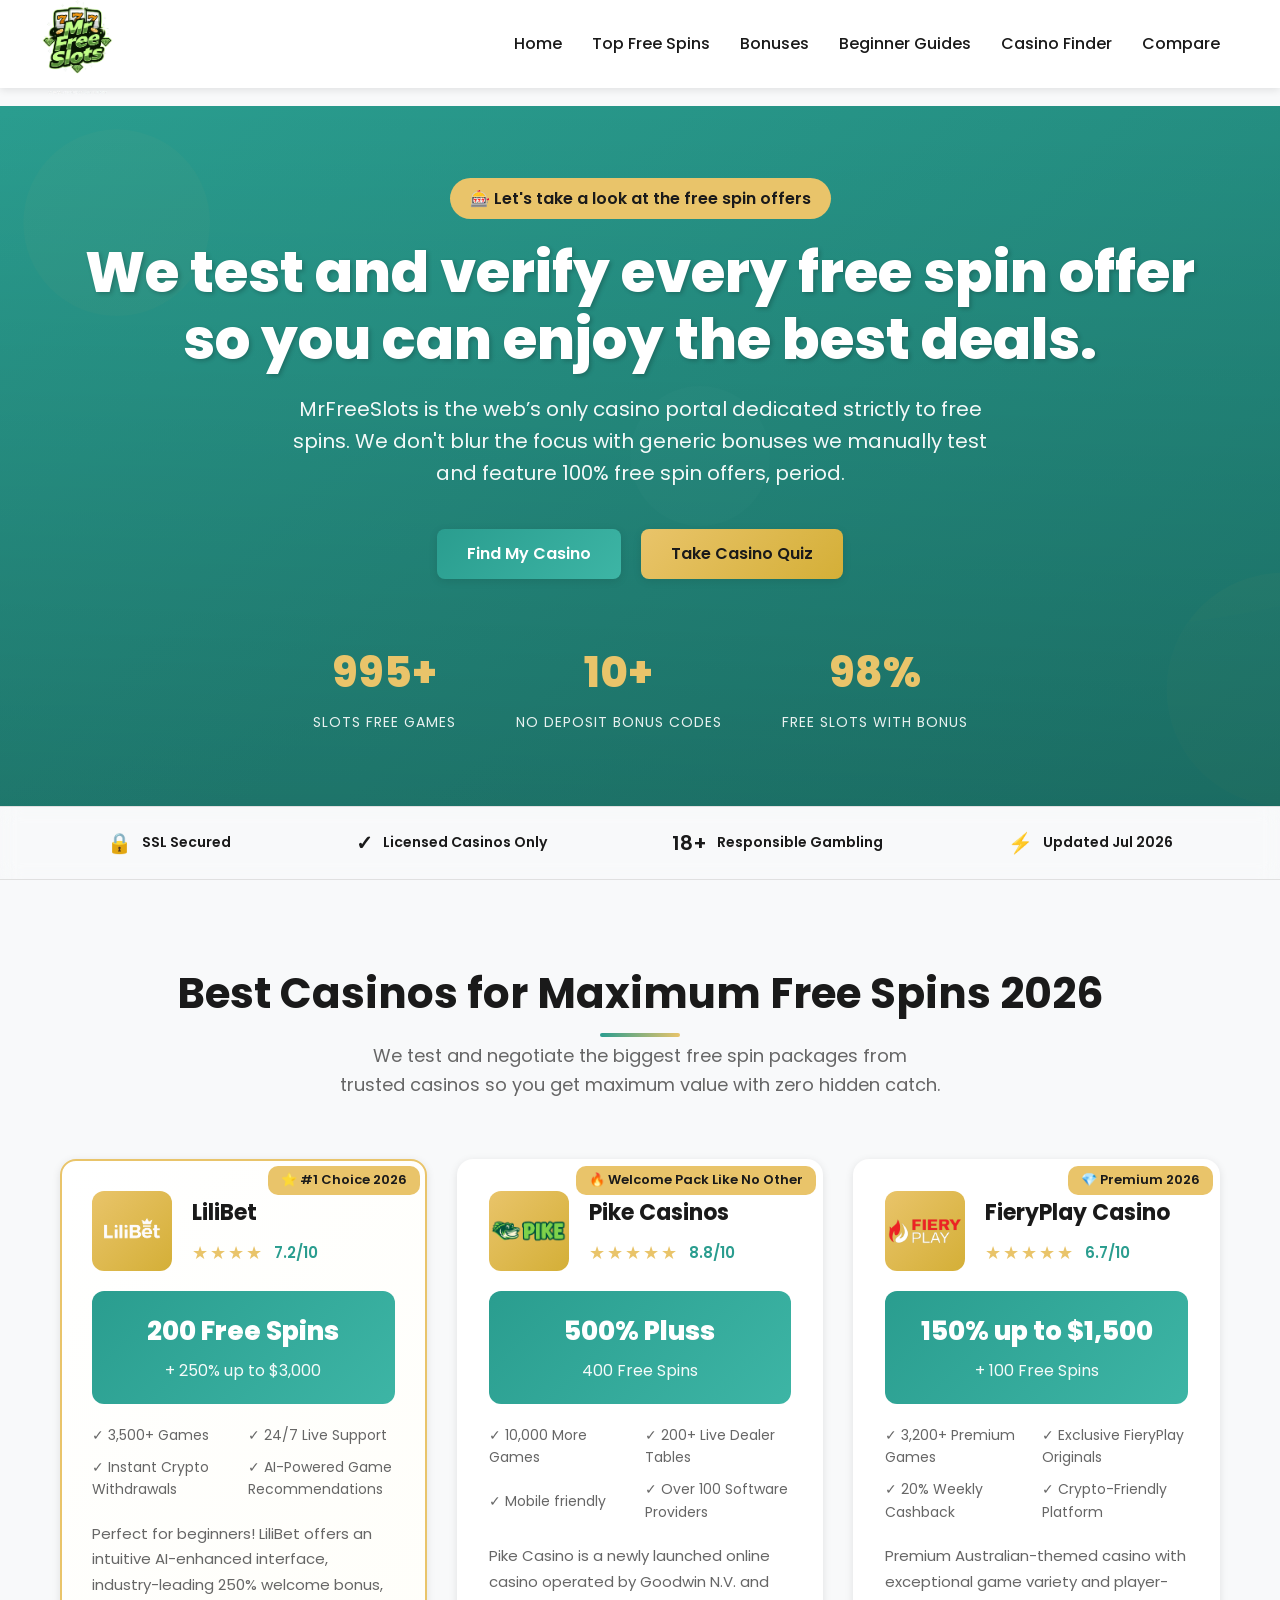
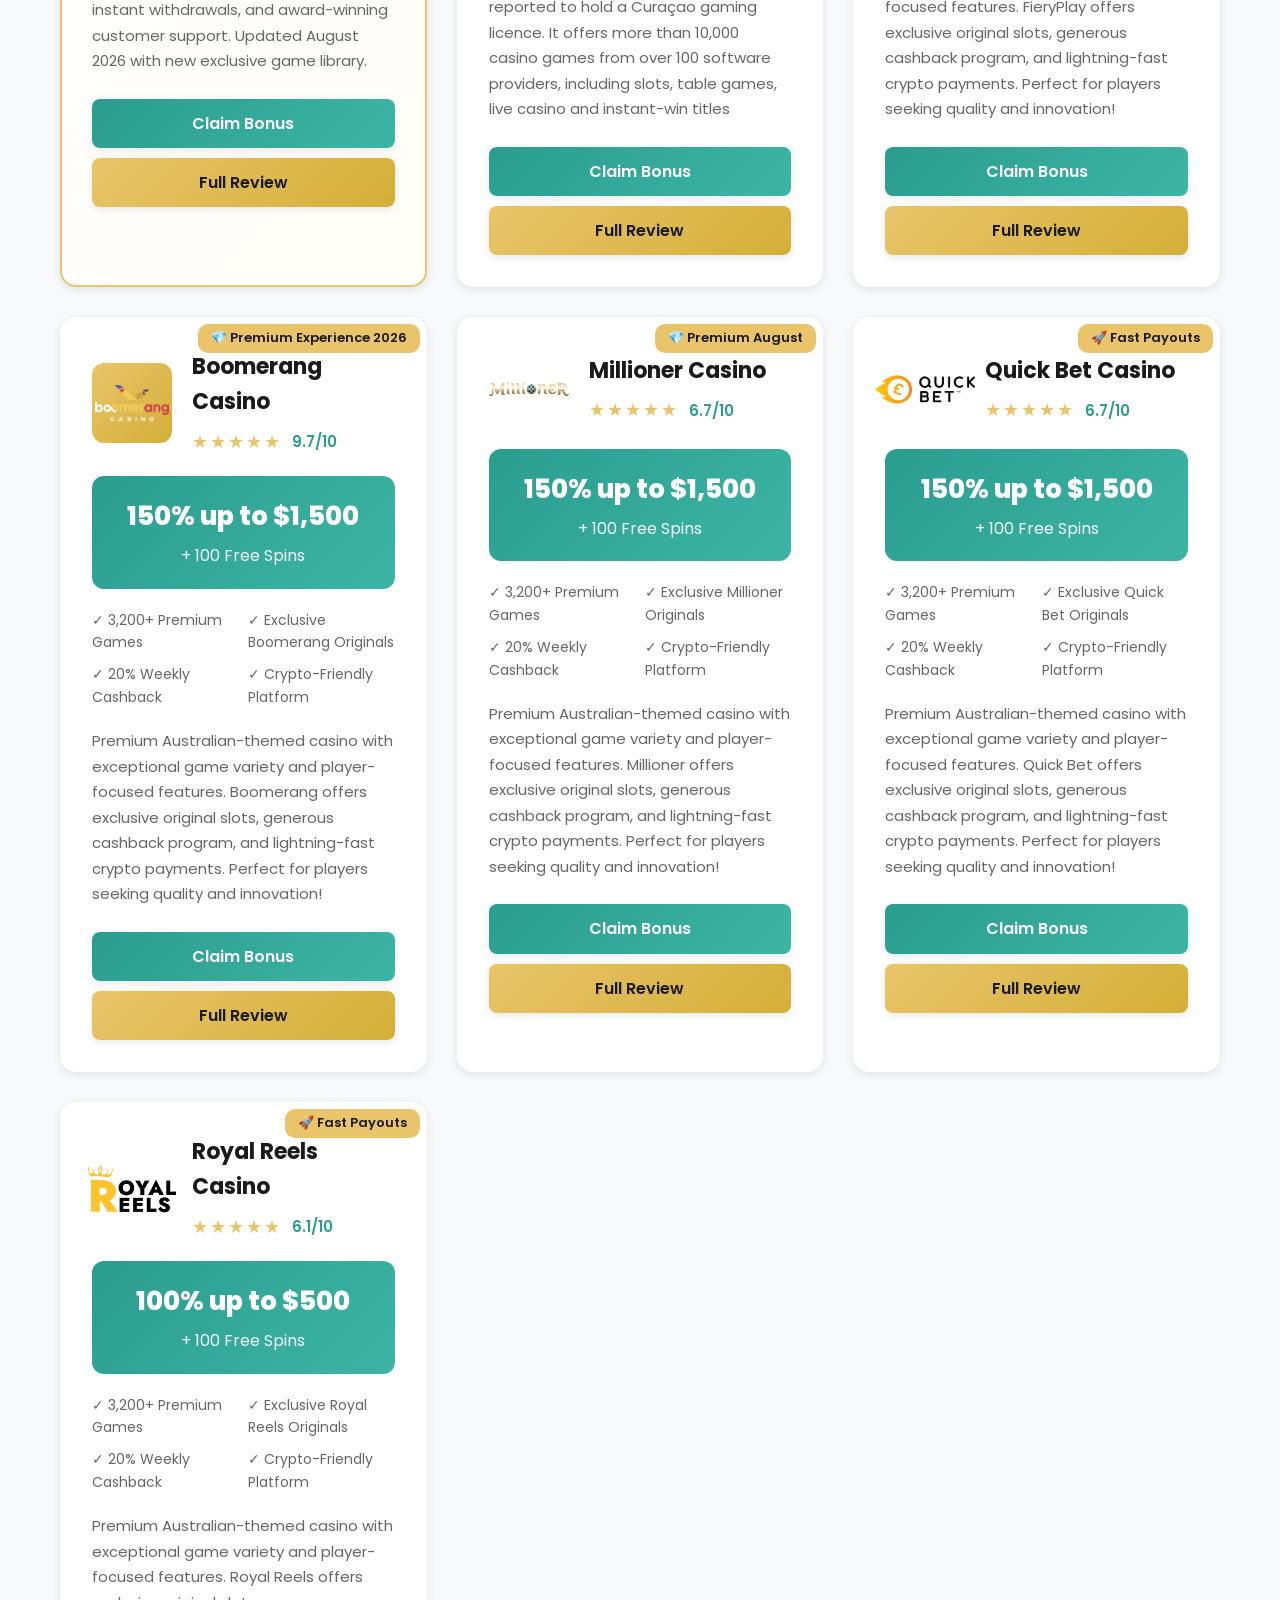
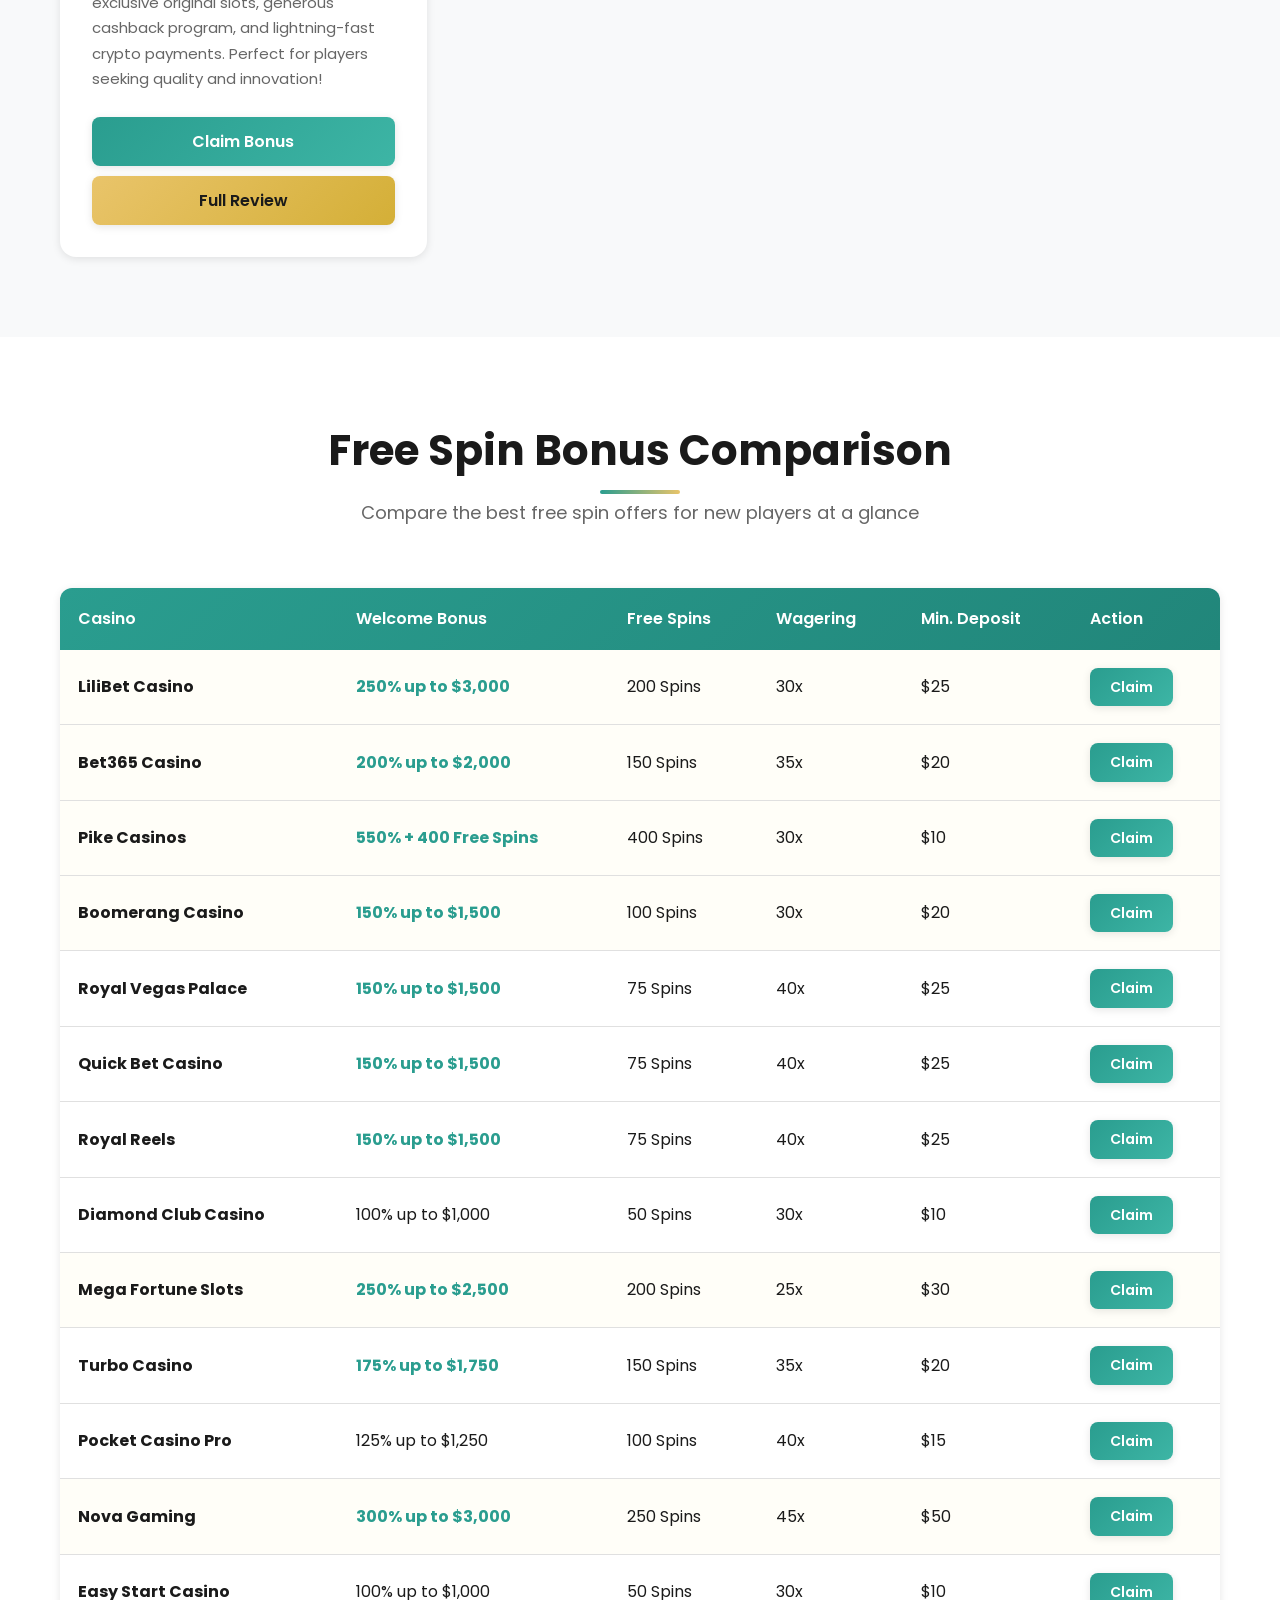
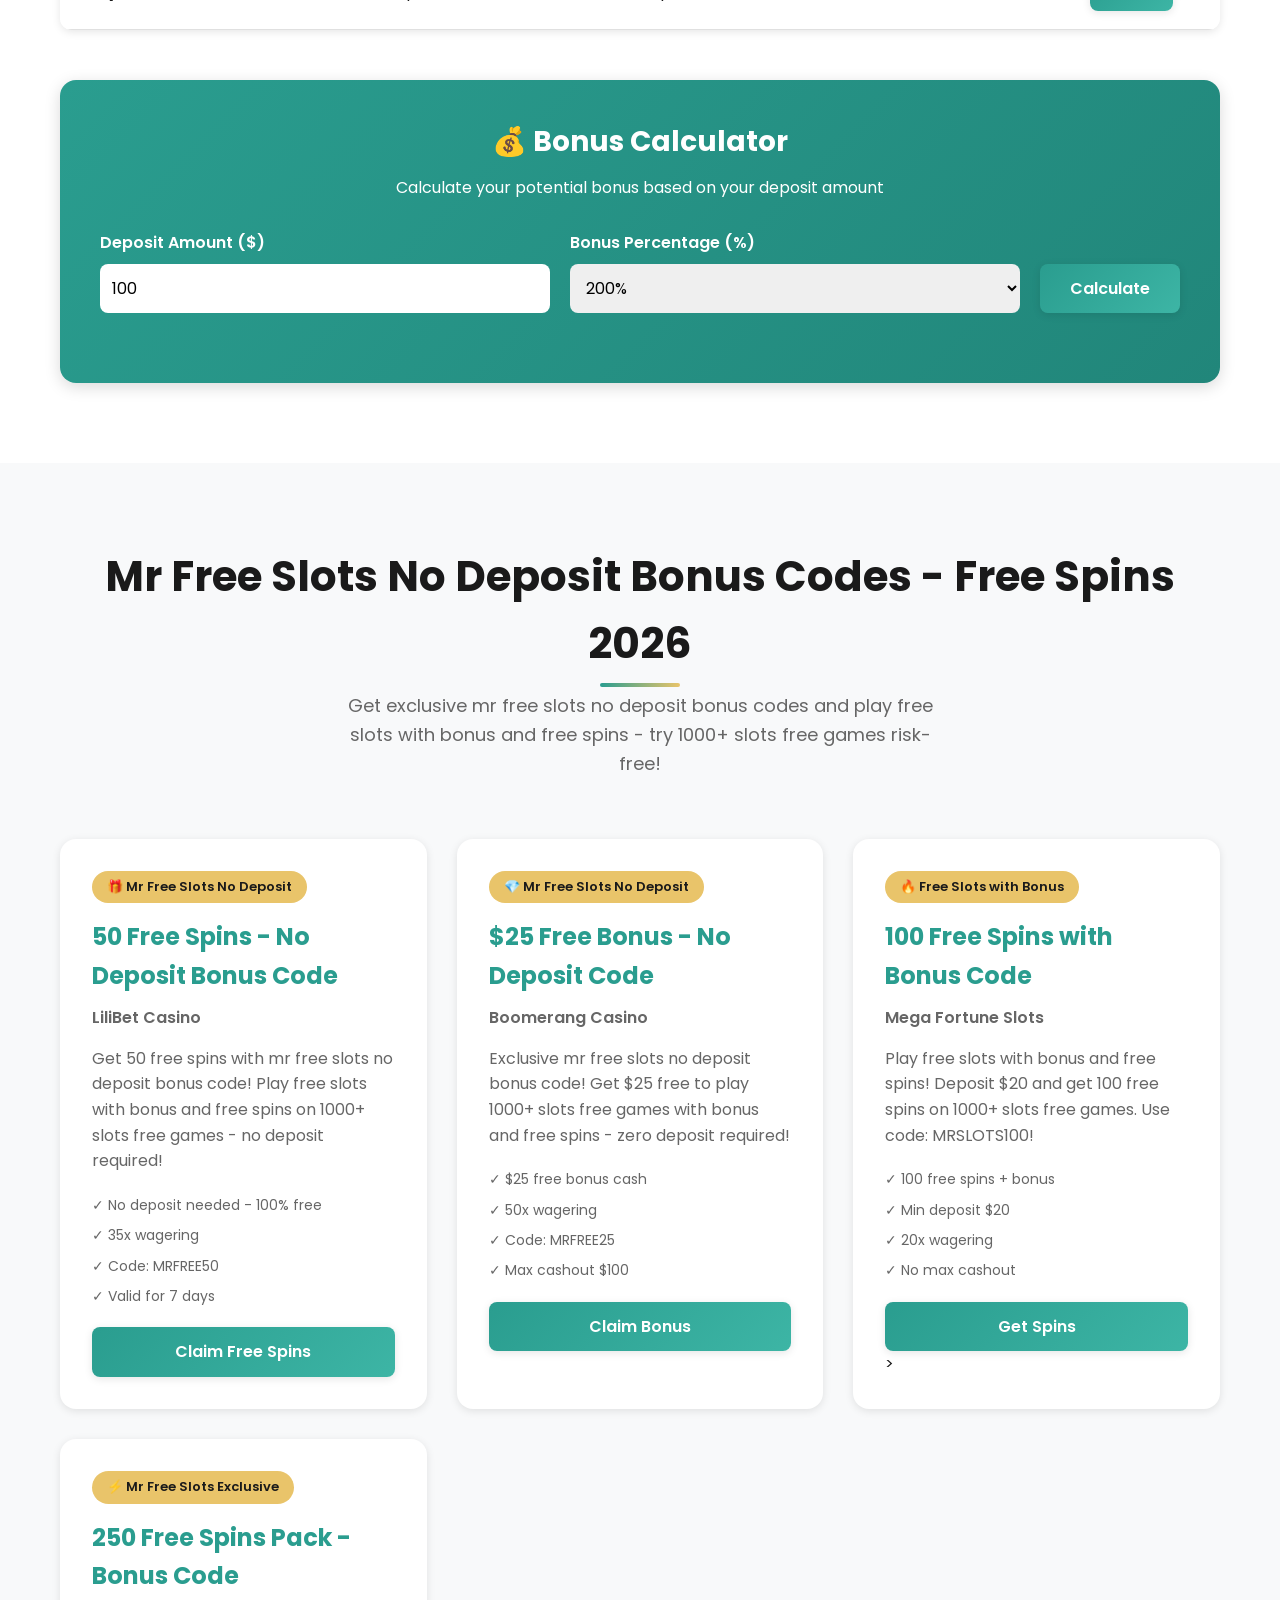
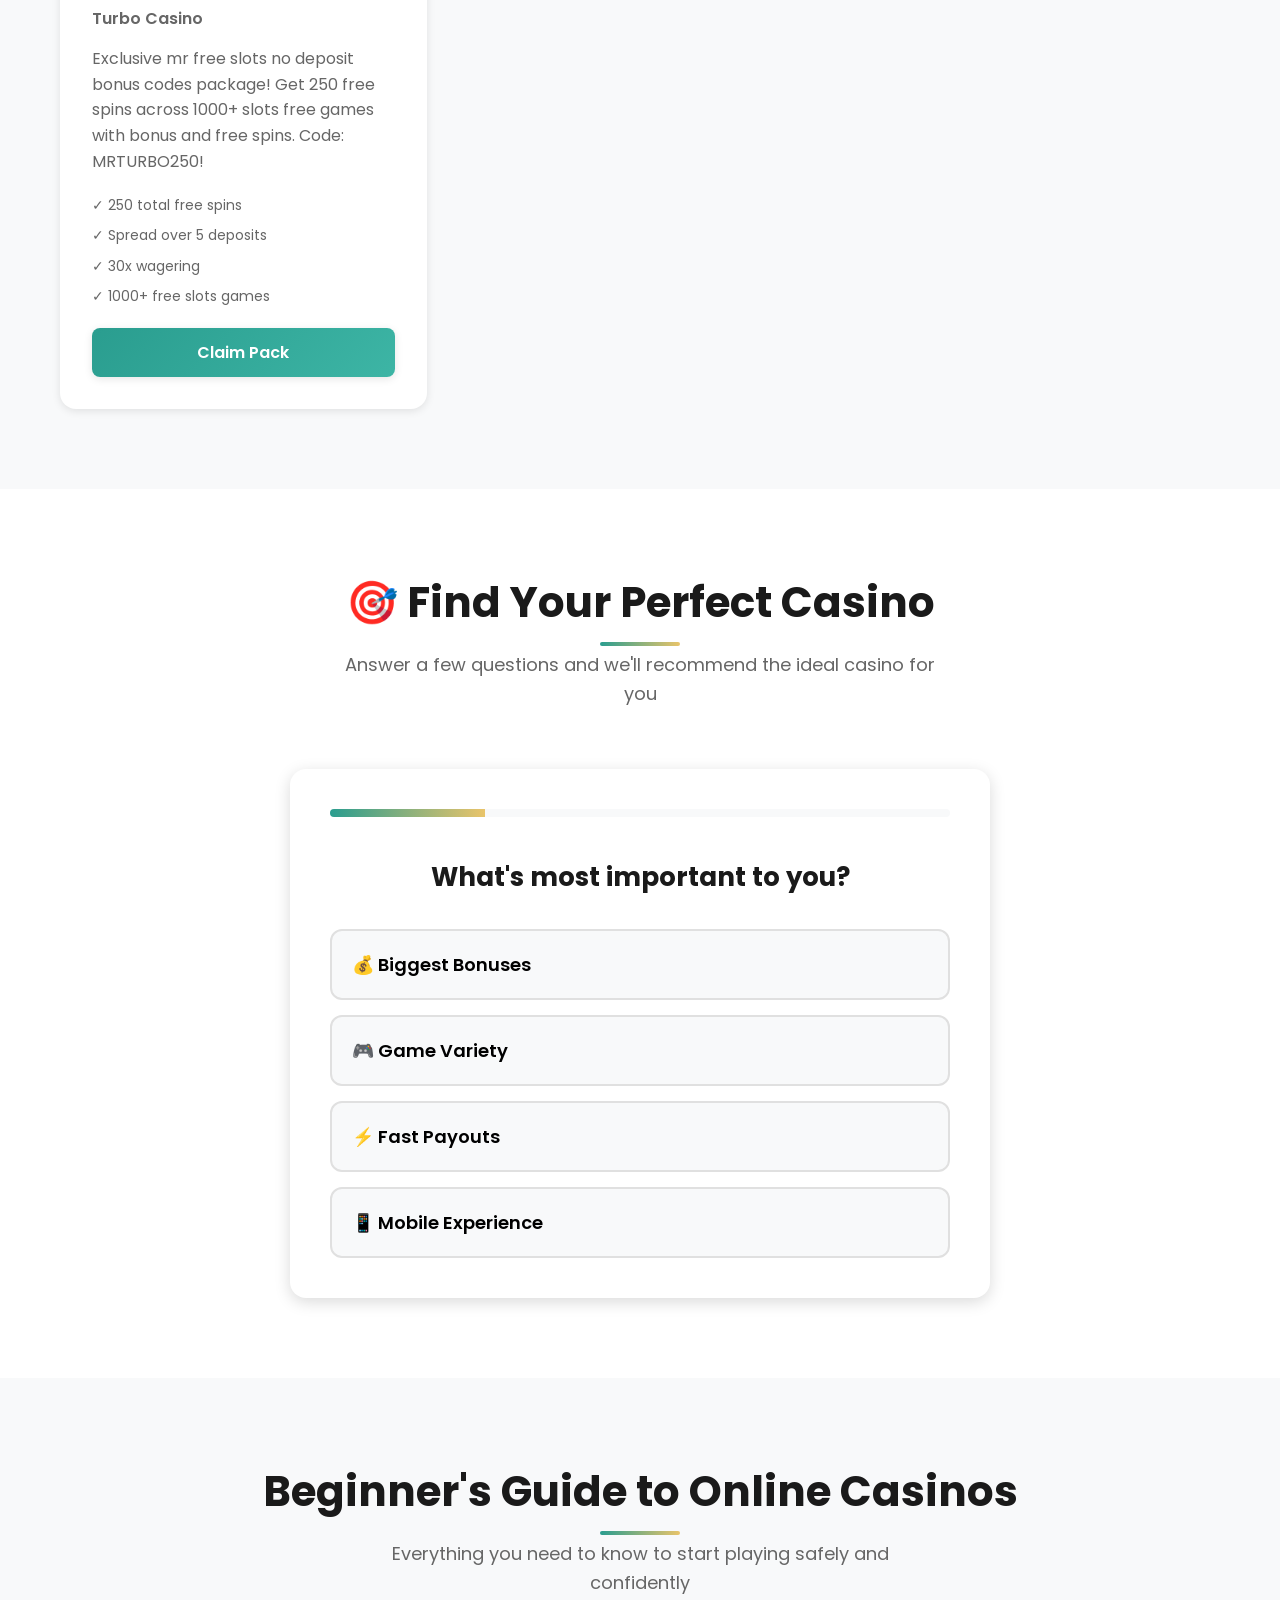
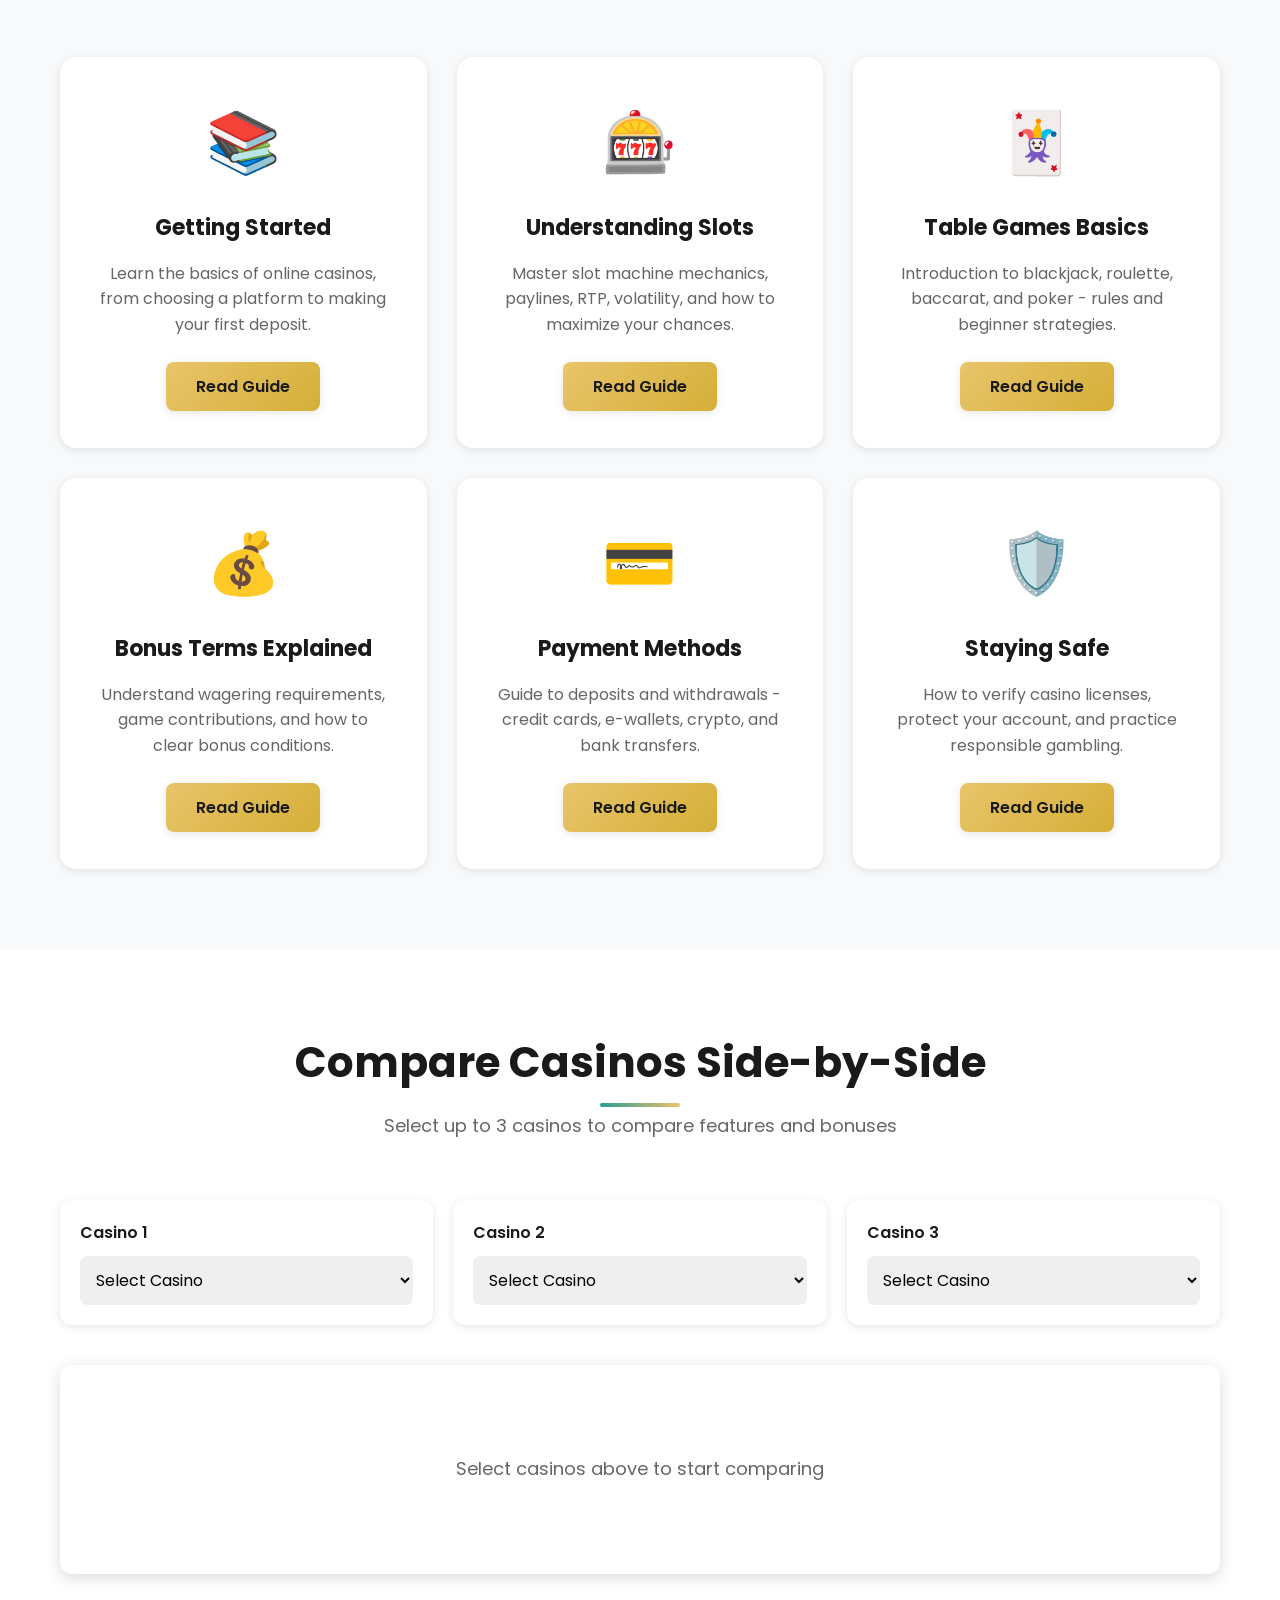
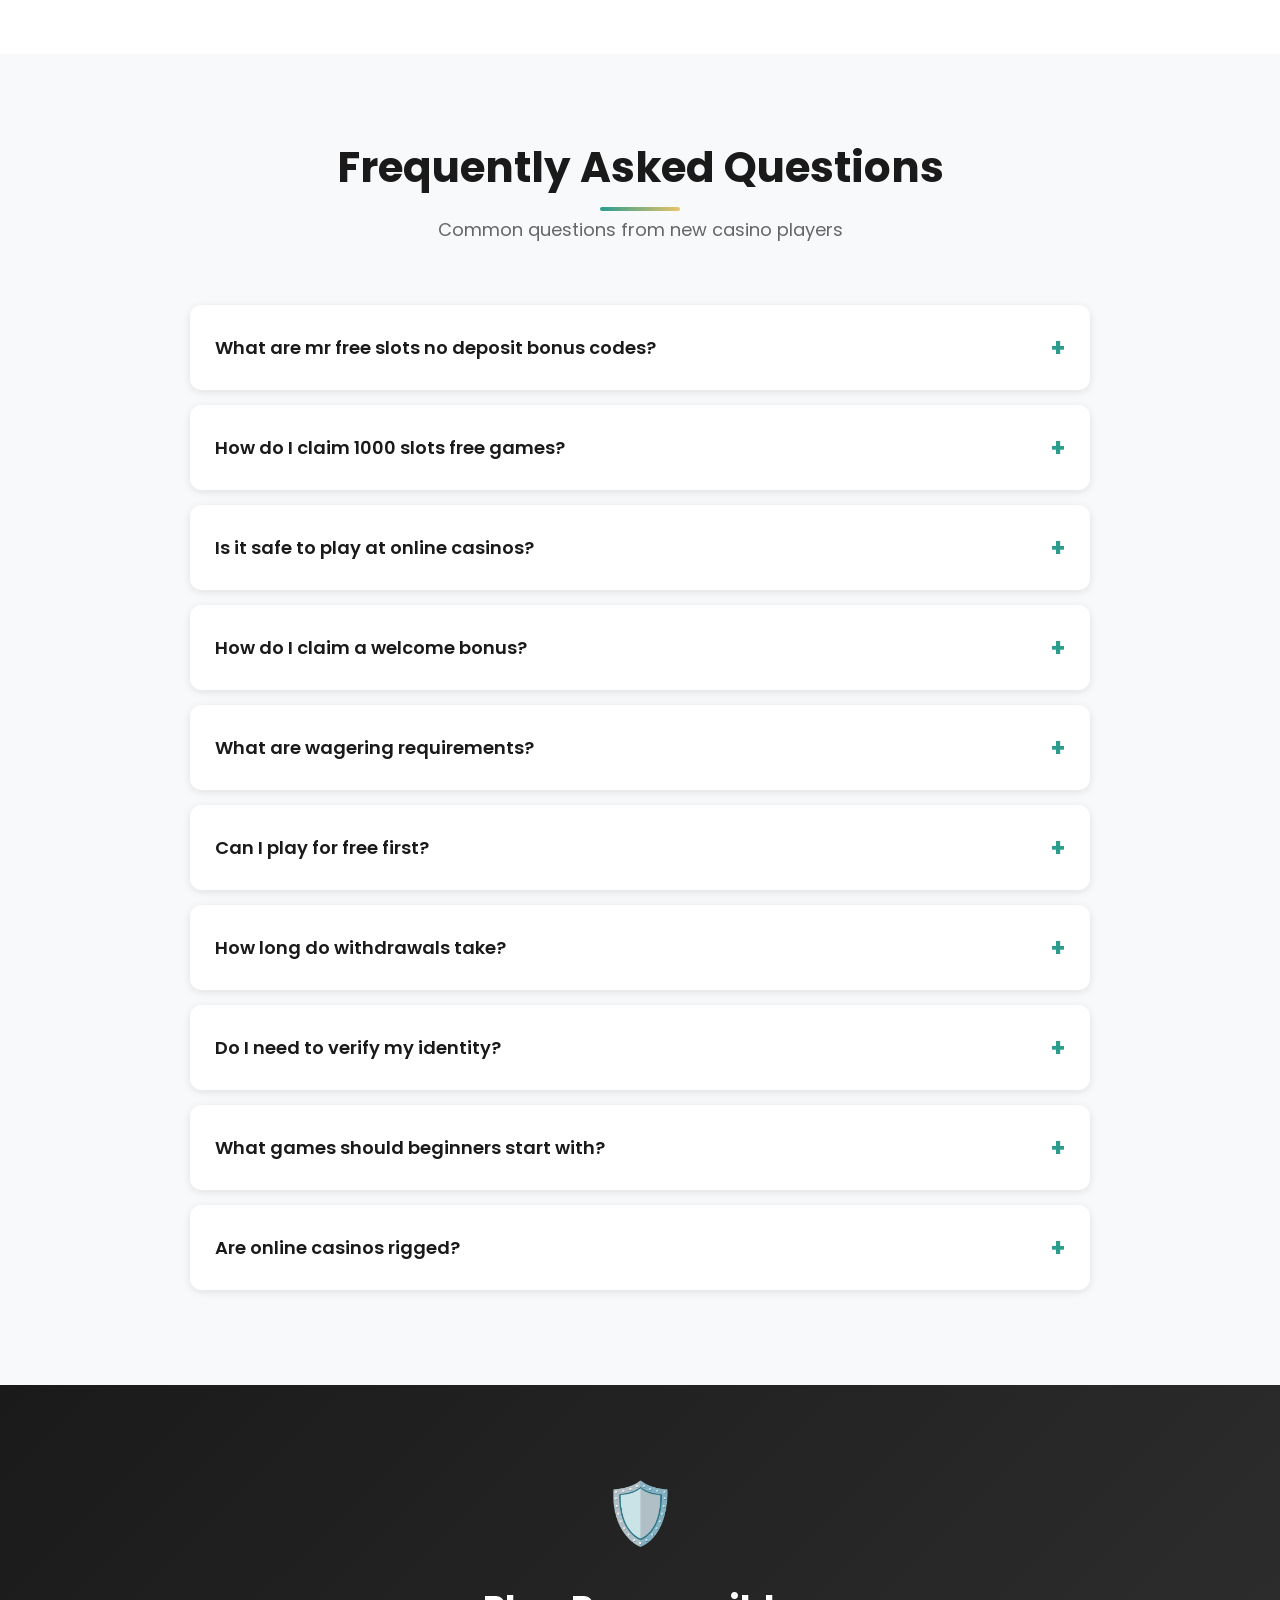
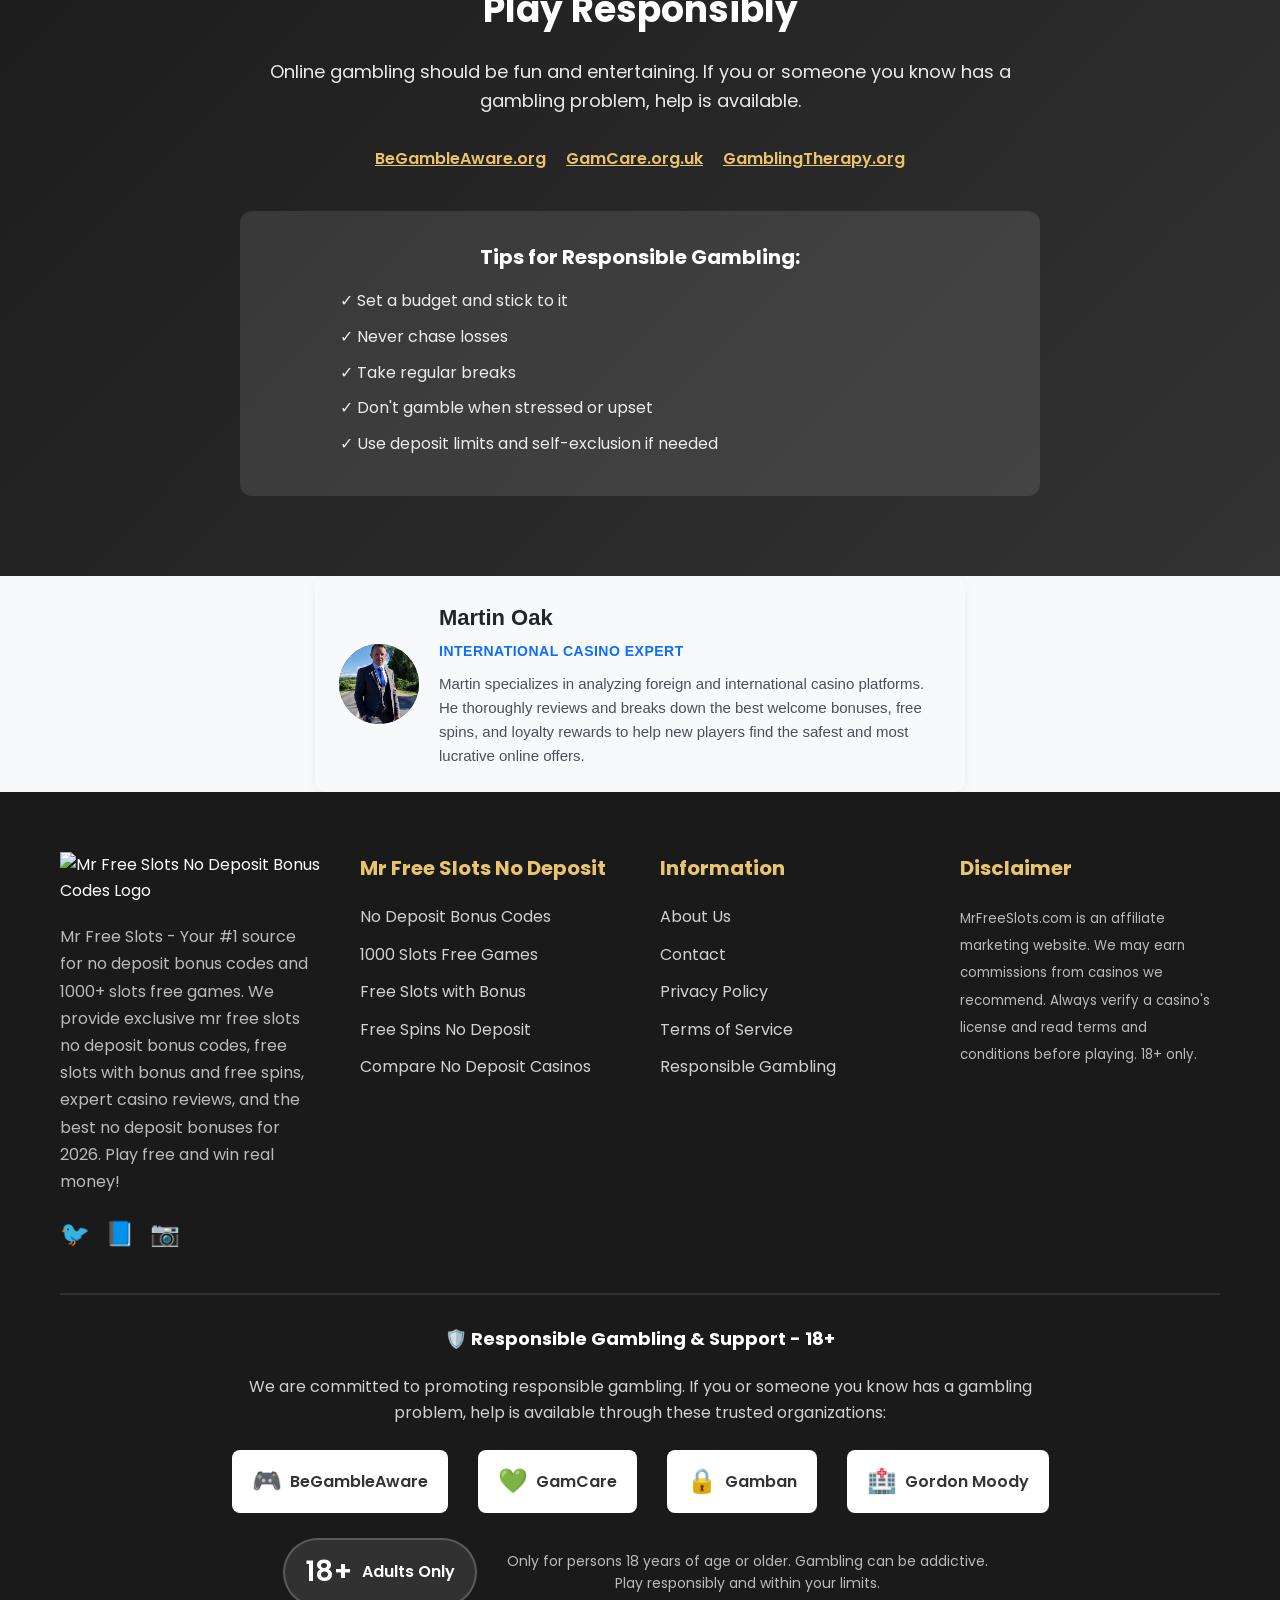
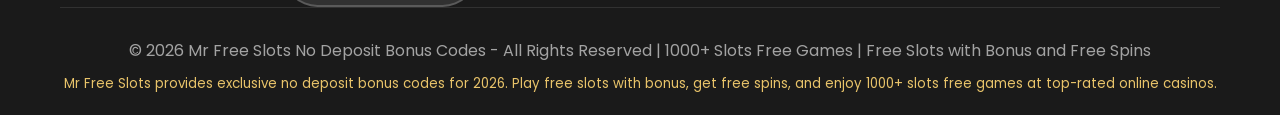
==== commit 86ff048e: "newcasinos" ====
--- a/index.html
+++ b/index.html
@@ -61,7 +61,7 @@
         <h1 class="hero-title">
             We test and verify every free spin offer so you can enjoy the best deals.</h1>
         <p class="hero-subtitle">
-          MrFreeSlots is the web’s only casino portal dedicated strictly to free spins. We don't blur the focus with generic bonuses—we manually test and feature 100% free spin offers, period.
+          MrFreeSlots is the web’s only casino portal dedicated strictly to free spins. We don't blur the focus with generic bonuses we manually test and feature 100% free spin offers, period.
         </p>
         <div class="hero-buttons">
           <a href="#top-casinos" class="btn btn-primary">Find My Casino</a>
@@ -190,7 +190,7 @@
             data-games="4000"
             data-payout="fast"
           >
-            <div class="casino-badge">🔥 Most Trusted 2026</div>
+            <div class="casino-badge">🔥 Welcome Pack Like No Other</div>
             <div class="casino-header">
               <div
                 class="casino-logo"
@@ -202,35 +202,32 @@
                   );
                 "
               >
-                <img src="./assets/Bet365-Logo.webp" alt="Bet365 Logo" />
+                <img src="./assets/pike-casino-logo.png" alt="Pike Casinos Logo" />
               </div>
               <div class="casino-info">
-                <h3 class="casino-name">Bet365</h3>
+                <h3 class="casino-name">Pike Casinos</h3>
                 <div class="casino-rating">
                   <span class="stars">★★★★★</span>
-                  <span class="rating-text">9.8/10</span>
+                  <span class="rating-text">8.8/10</span>
                 </div>
               </div>
             </div>
             <div class="casino-bonus-highlight">
-              <div class="bonus-amount">200% up to $2,000</div>
-              <div class="bonus-extra">+ 150 Free Spins</div>
+              <div class="bonus-amount">500% Pluss</div>
+              <div class="bonus-extra">400 Free Spins</div>
             </div>
             <div class="casino-features">
-              <div class="feature">✓ 4,000+ Premium Games</div>
+              <div class="feature">✓ 10,000 More Games</div>
               <div class="feature">✓ 200+ Live Dealer Tables</div>
-              <div class="feature">✓ Award-Winning Mobile App</div>
-              <div class="feature">✓ Elite VIP Program</div>
+              <div class="feature">✓ Mobile friendly</div>
+              <div class="feature">✓ Over 100 Software Providers</div>
             </div>
             <p class="casino-description">
-              World-renowned casino brand with 20+ years of excellence. Bet365
-              offers unmatched reliability, premium live gaming experience,
-              sports betting integration, and professional customer service.
-              Perfect for players who value trust and quality.
+              Pike Casino is a newly launched online casino operated by Goodwin N.V. and reported to hold a Curaçao gaming licence. It offers more than 10,000 casino games from over 100 software providers, including slots, table games, live casino and instant-win titles
             </p>
             <div class="casino-buttons">
               <a
-                href="#bet365"
+                href="https://click.affsight-tracker.com/5ExPOHxY"
                 class="btn btn-primary btn-full"
                 target="_blank"
                 rel="noopener"
@@ -238,7 +235,7 @@
               >
               <button
                 class="btn btn-secondary btn-full"
-                onclick="openReviewModal('bet365')"
+                onclick="openReviewModal('pike-casino')"
               >
                 Full Review
               </button>
@@ -624,6 +621,18 @@
                 <td>$20</td>
                 <td>
                   <a href="#bet365" class="btn btn-small btn-primary">Claim</a>
+                </td>
+              </tr>
+              <tr class="featured-row">
+                <td><strong>Pike Casinos</strong></td>
+                <td class="highlight">550% + 400 Free Spins</td>
+                <td>400 Spins</td>
+                <td>30x</td>
+                <td>$10</td>
+                <td>
+                  <a href="https://click.affsight-tracker.com/5ExPOHxY" class="btn btn-small btn-primary"
+                    >Claim</a
+                  >
                 </td>
               </tr>
               <tr class="featured-row">
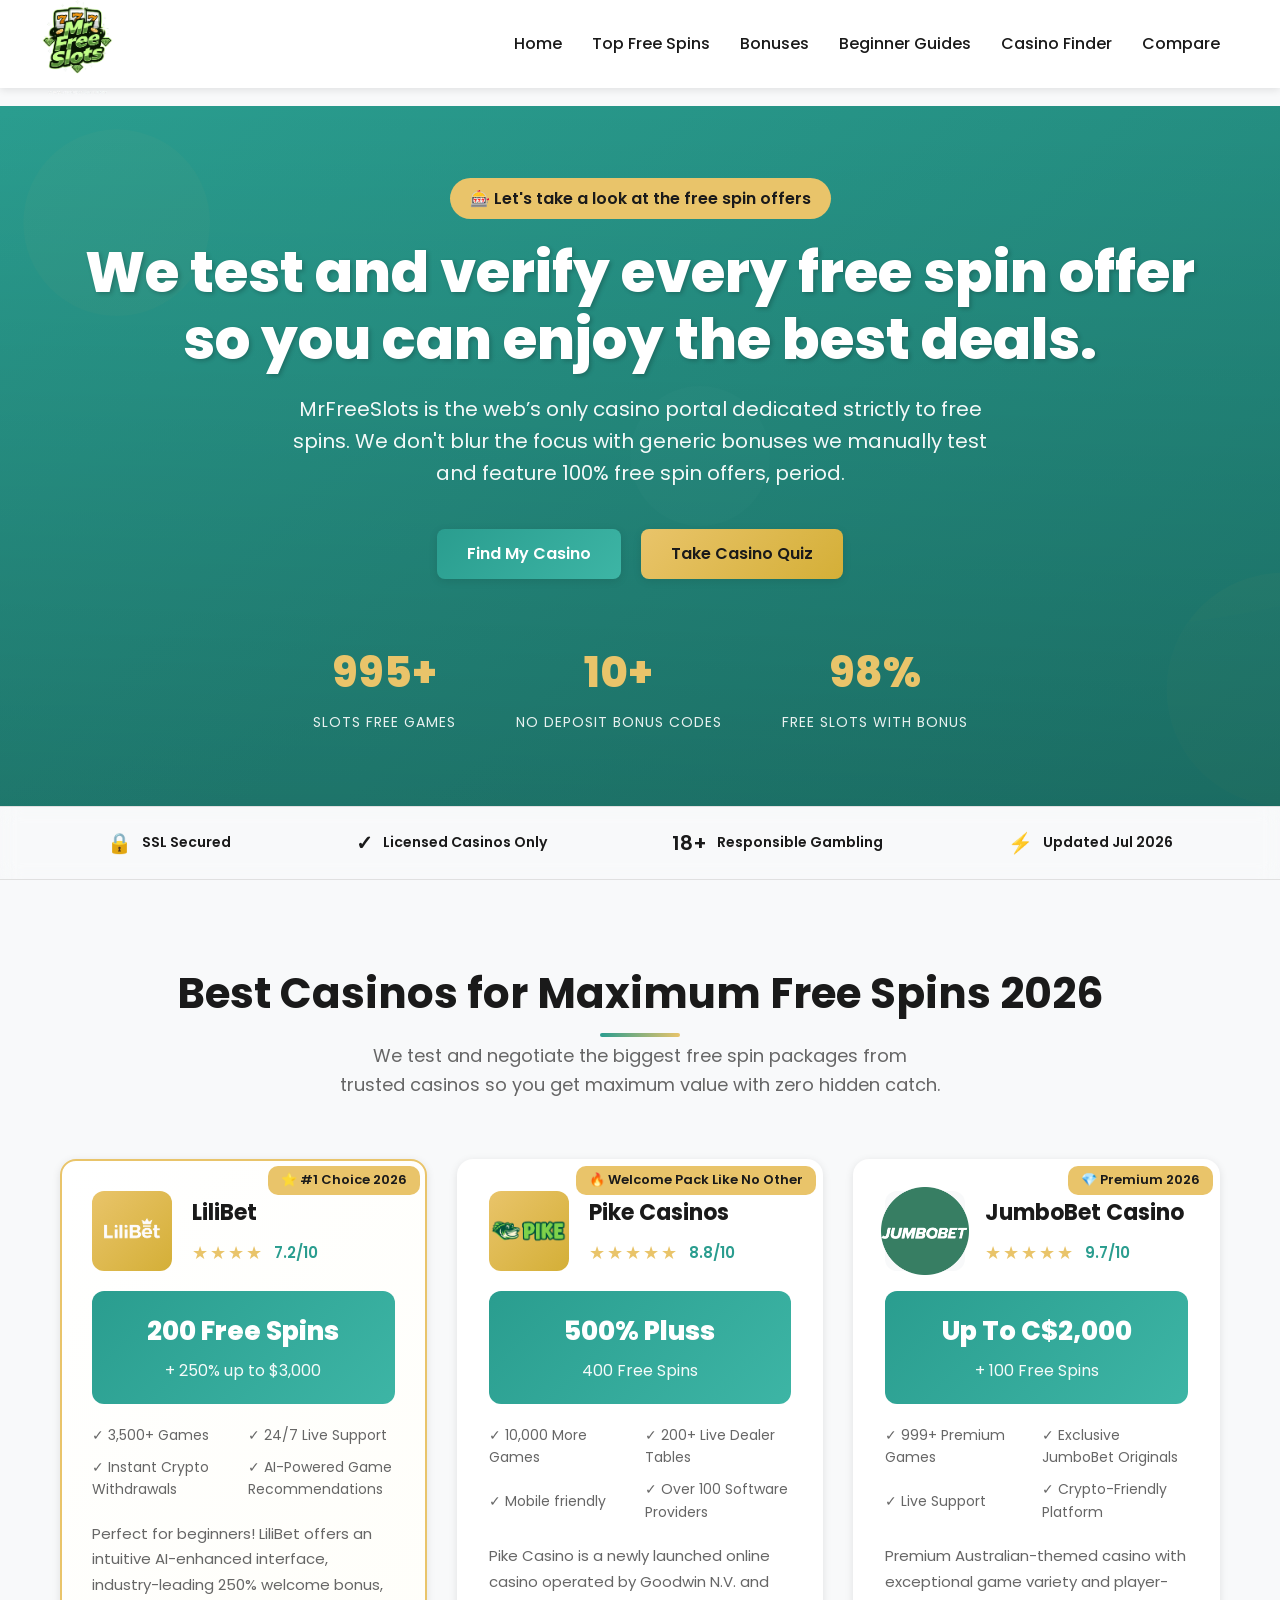
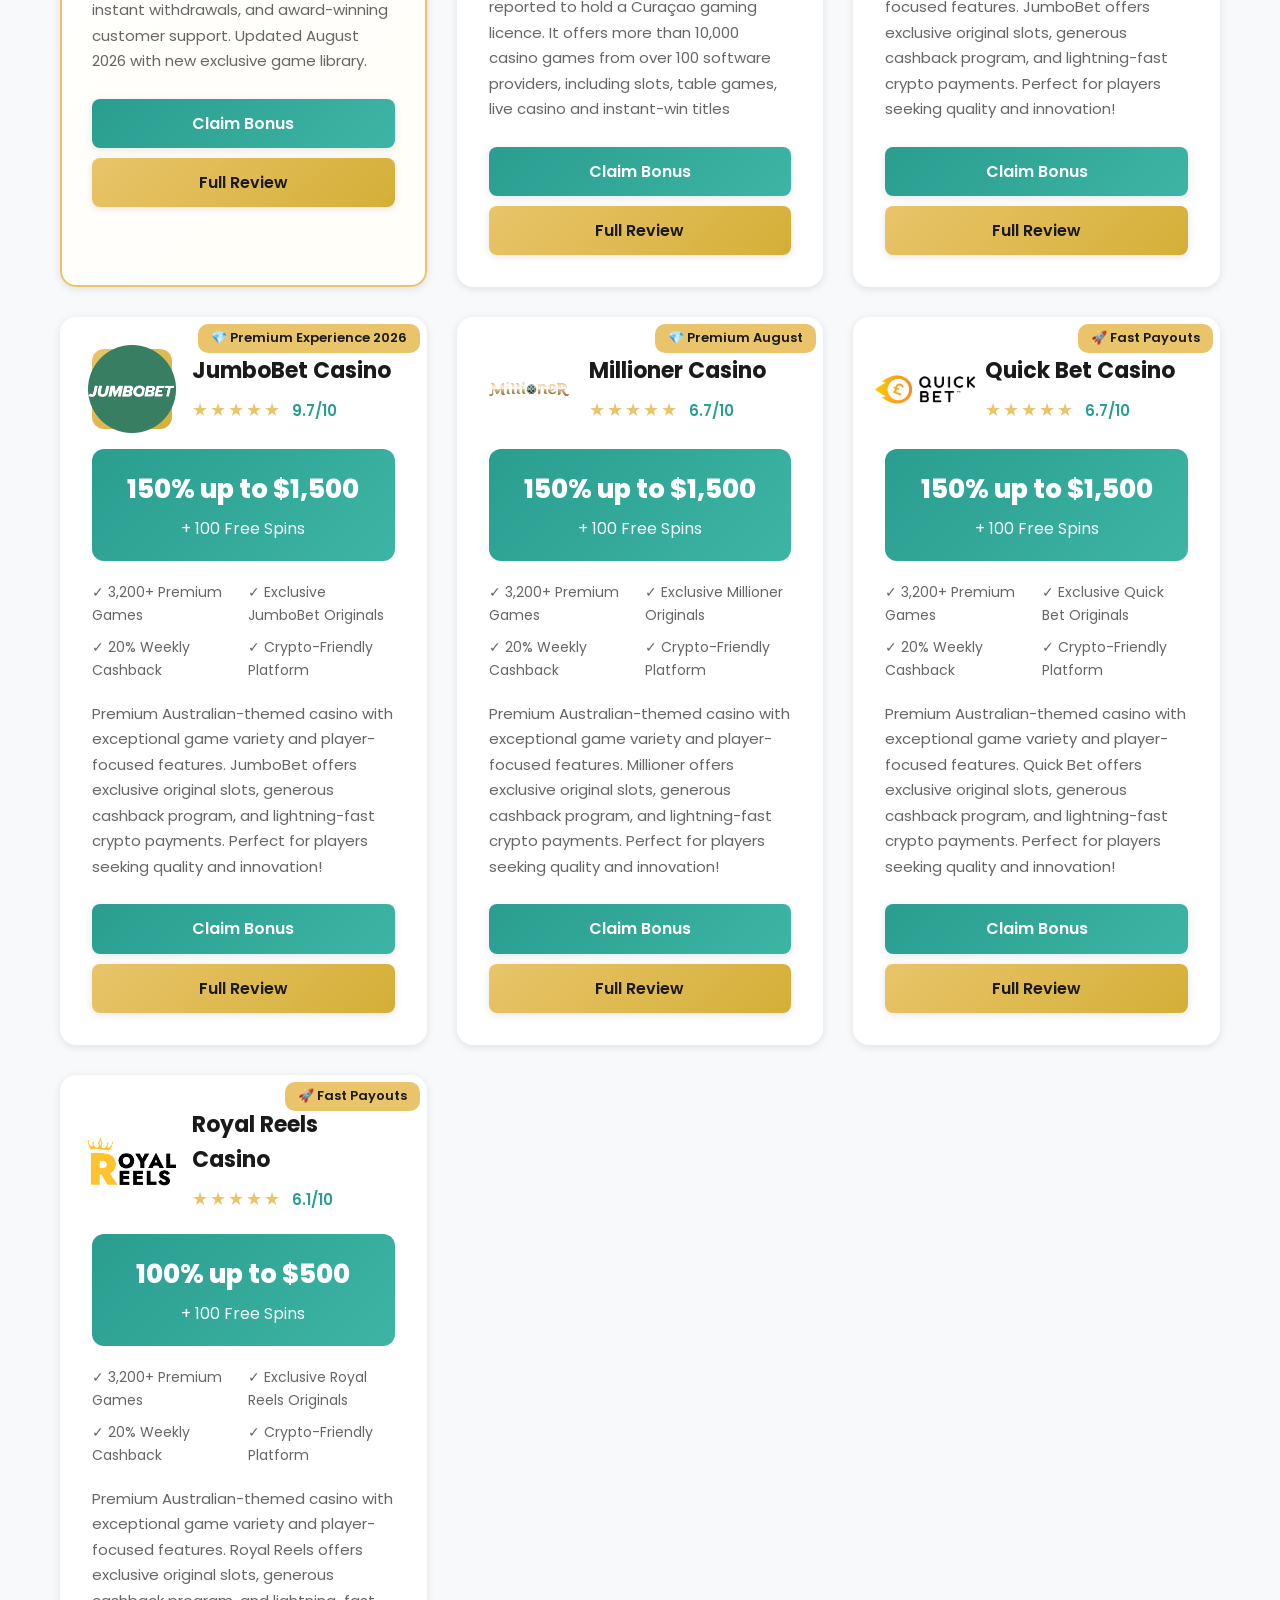
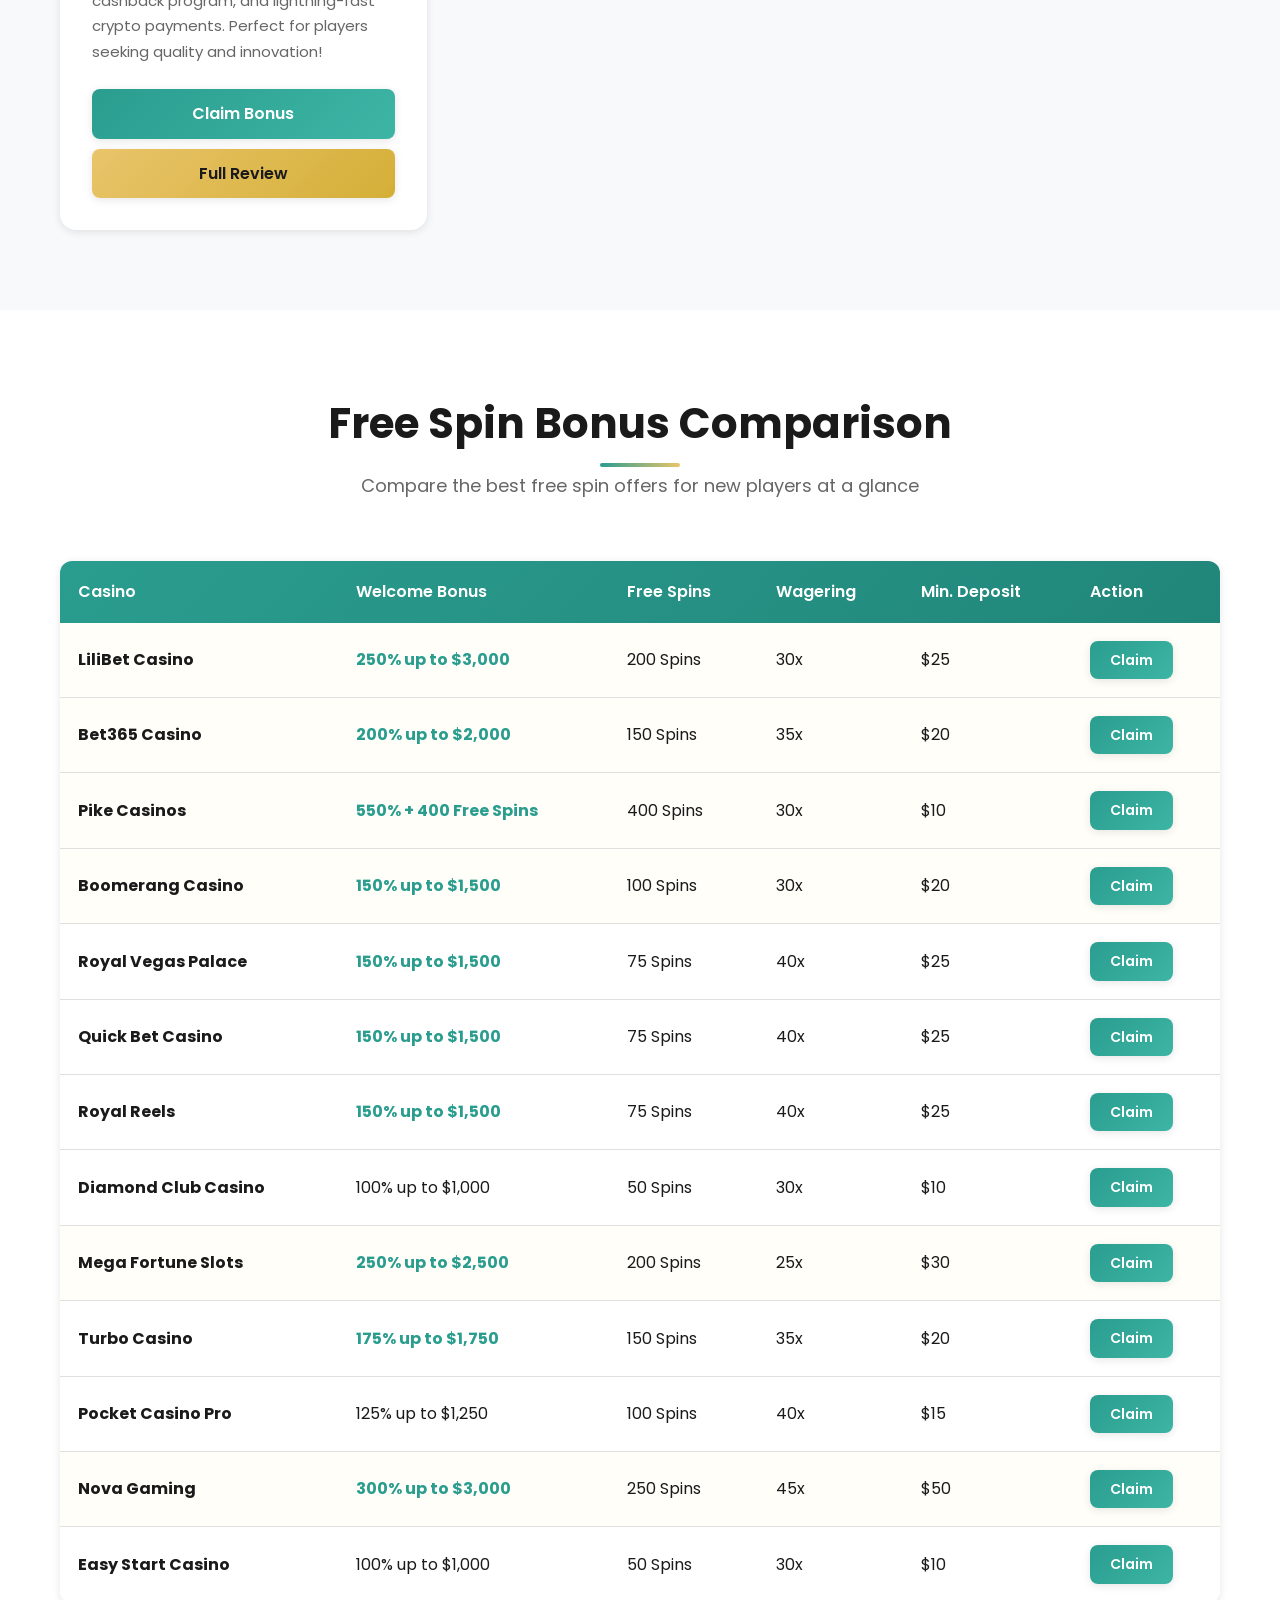
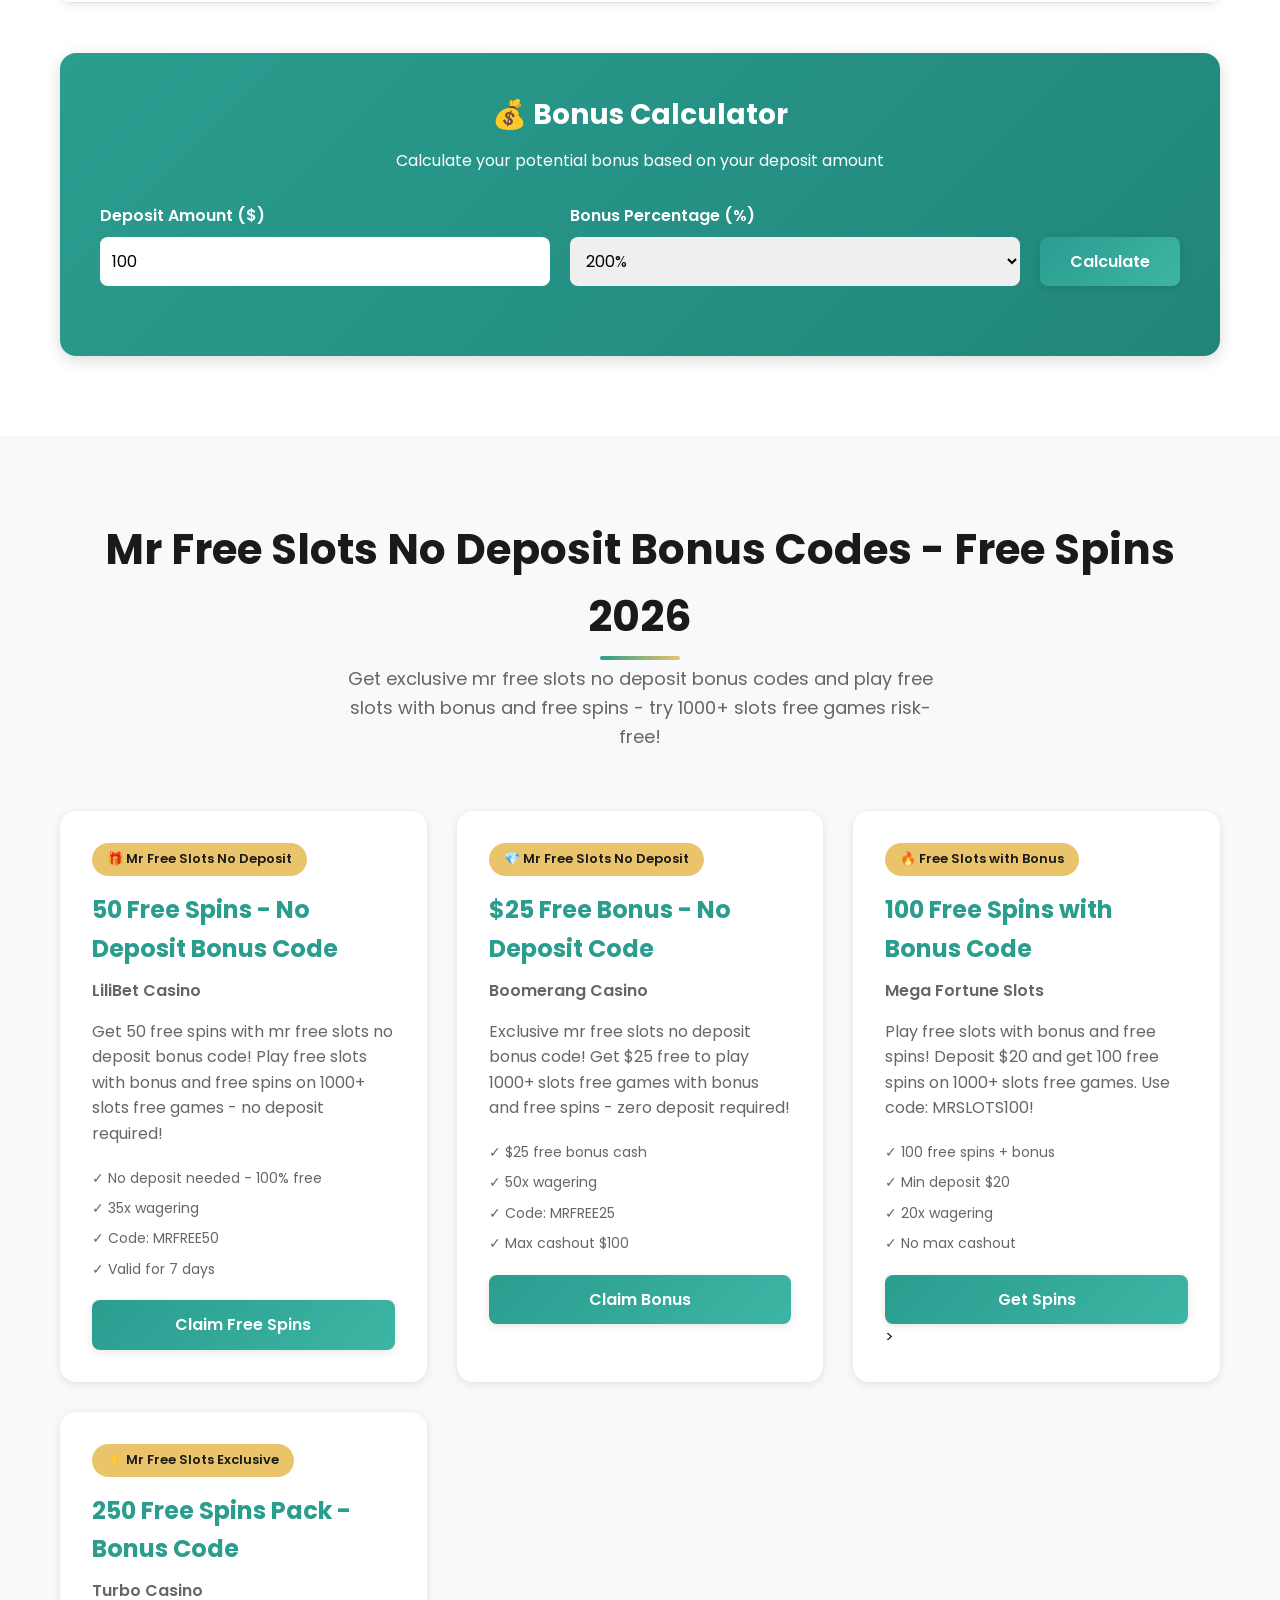
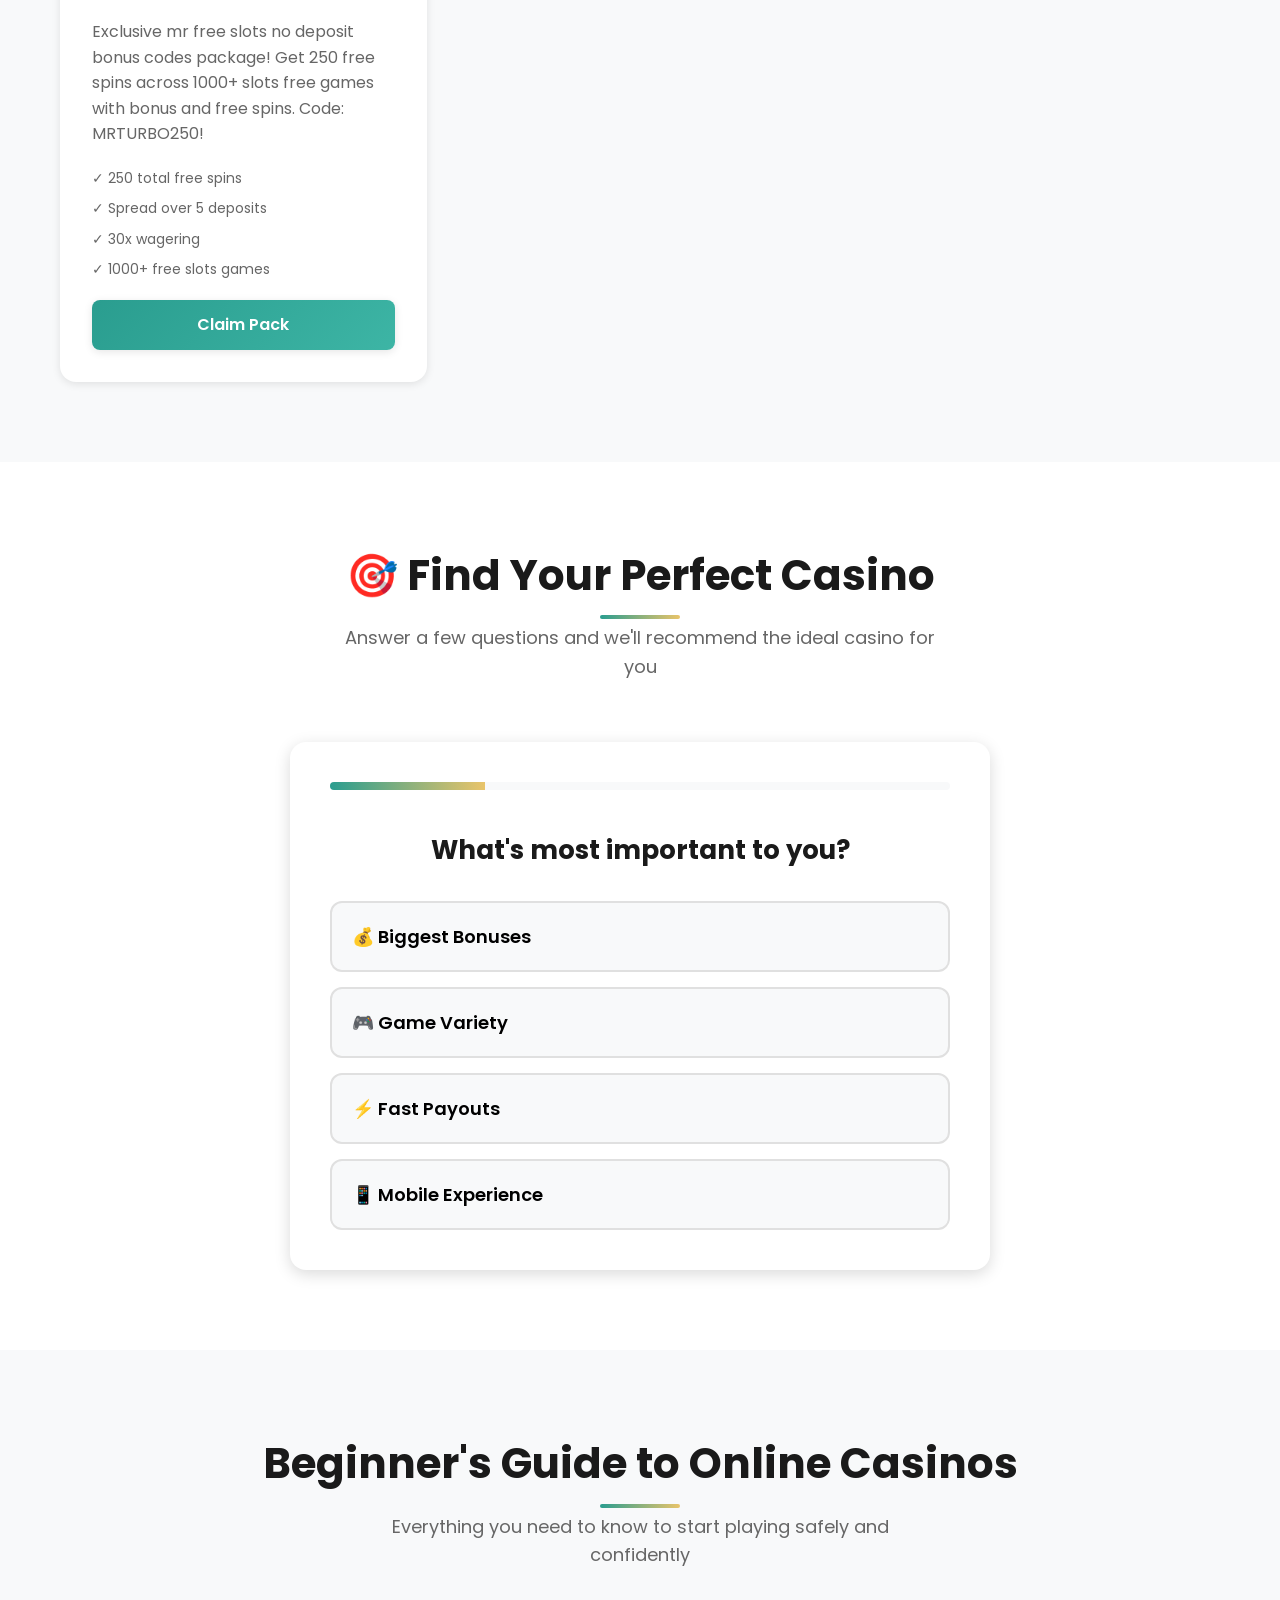
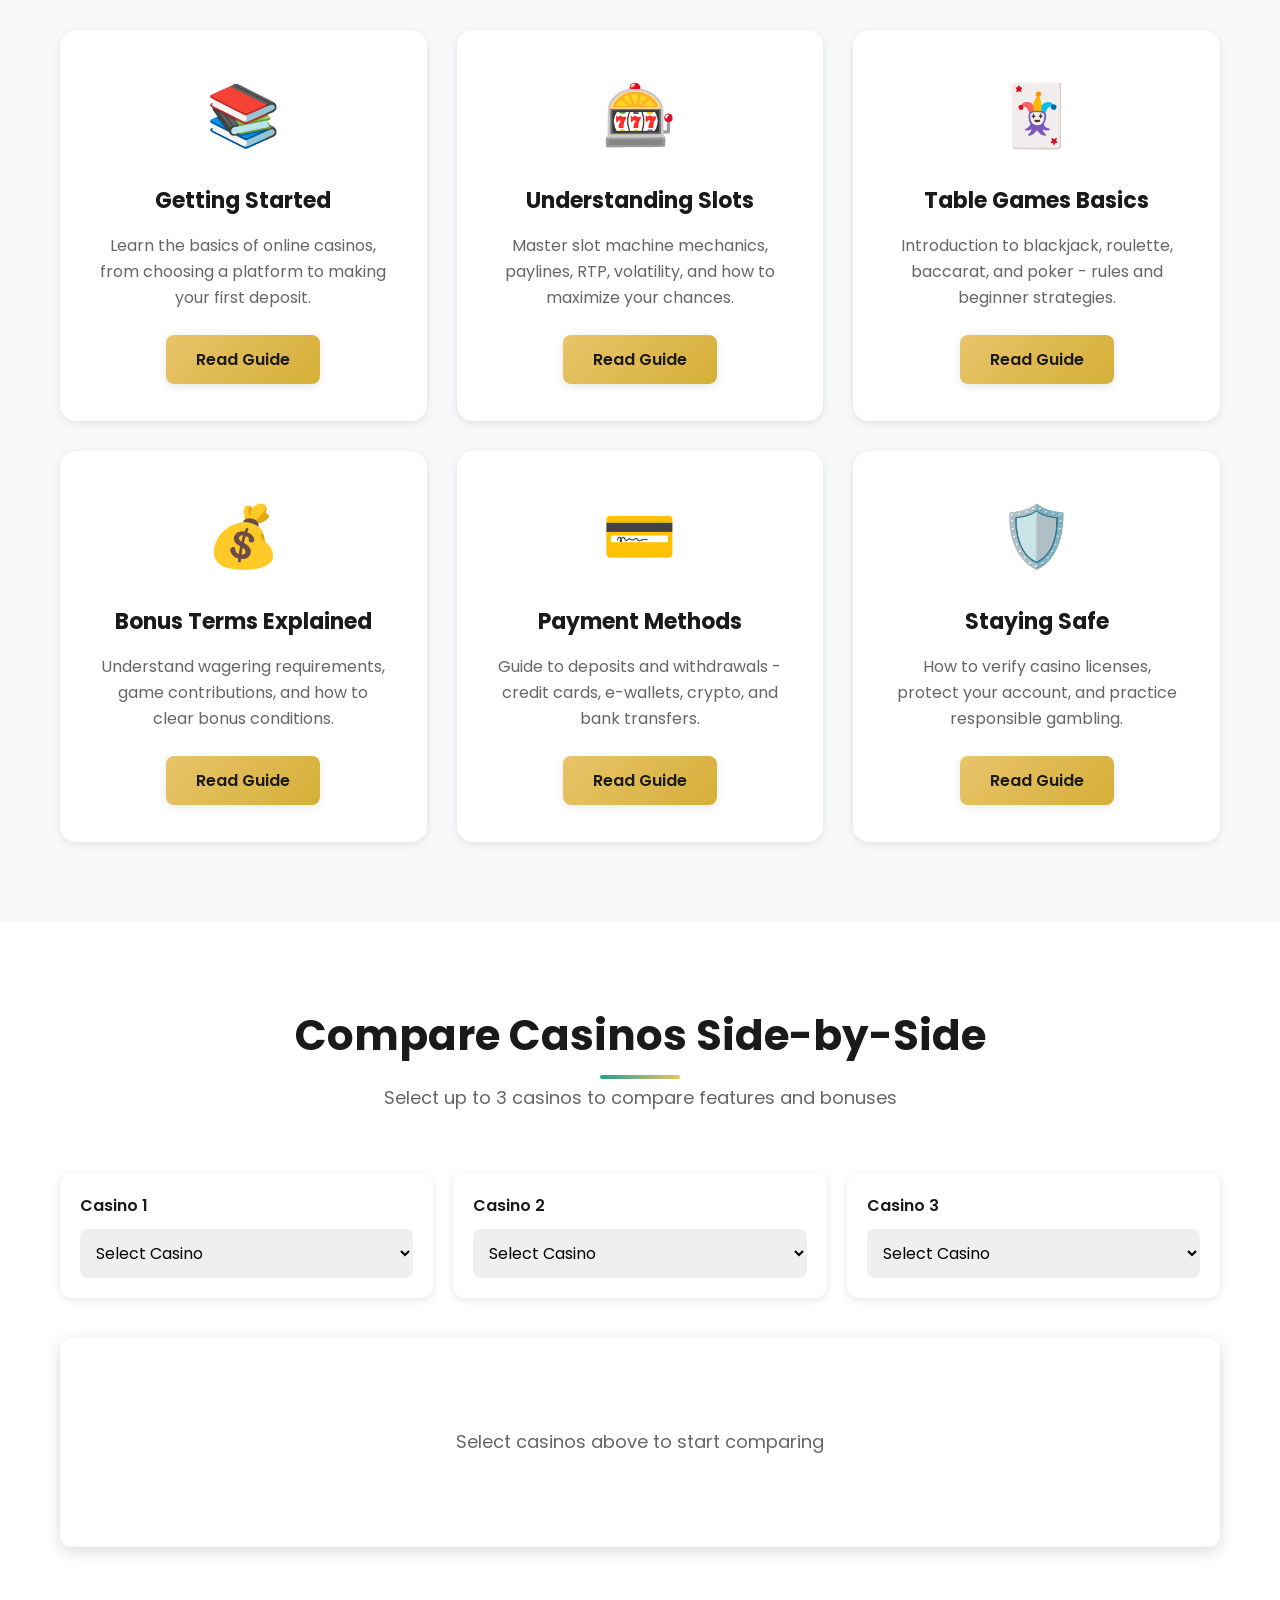
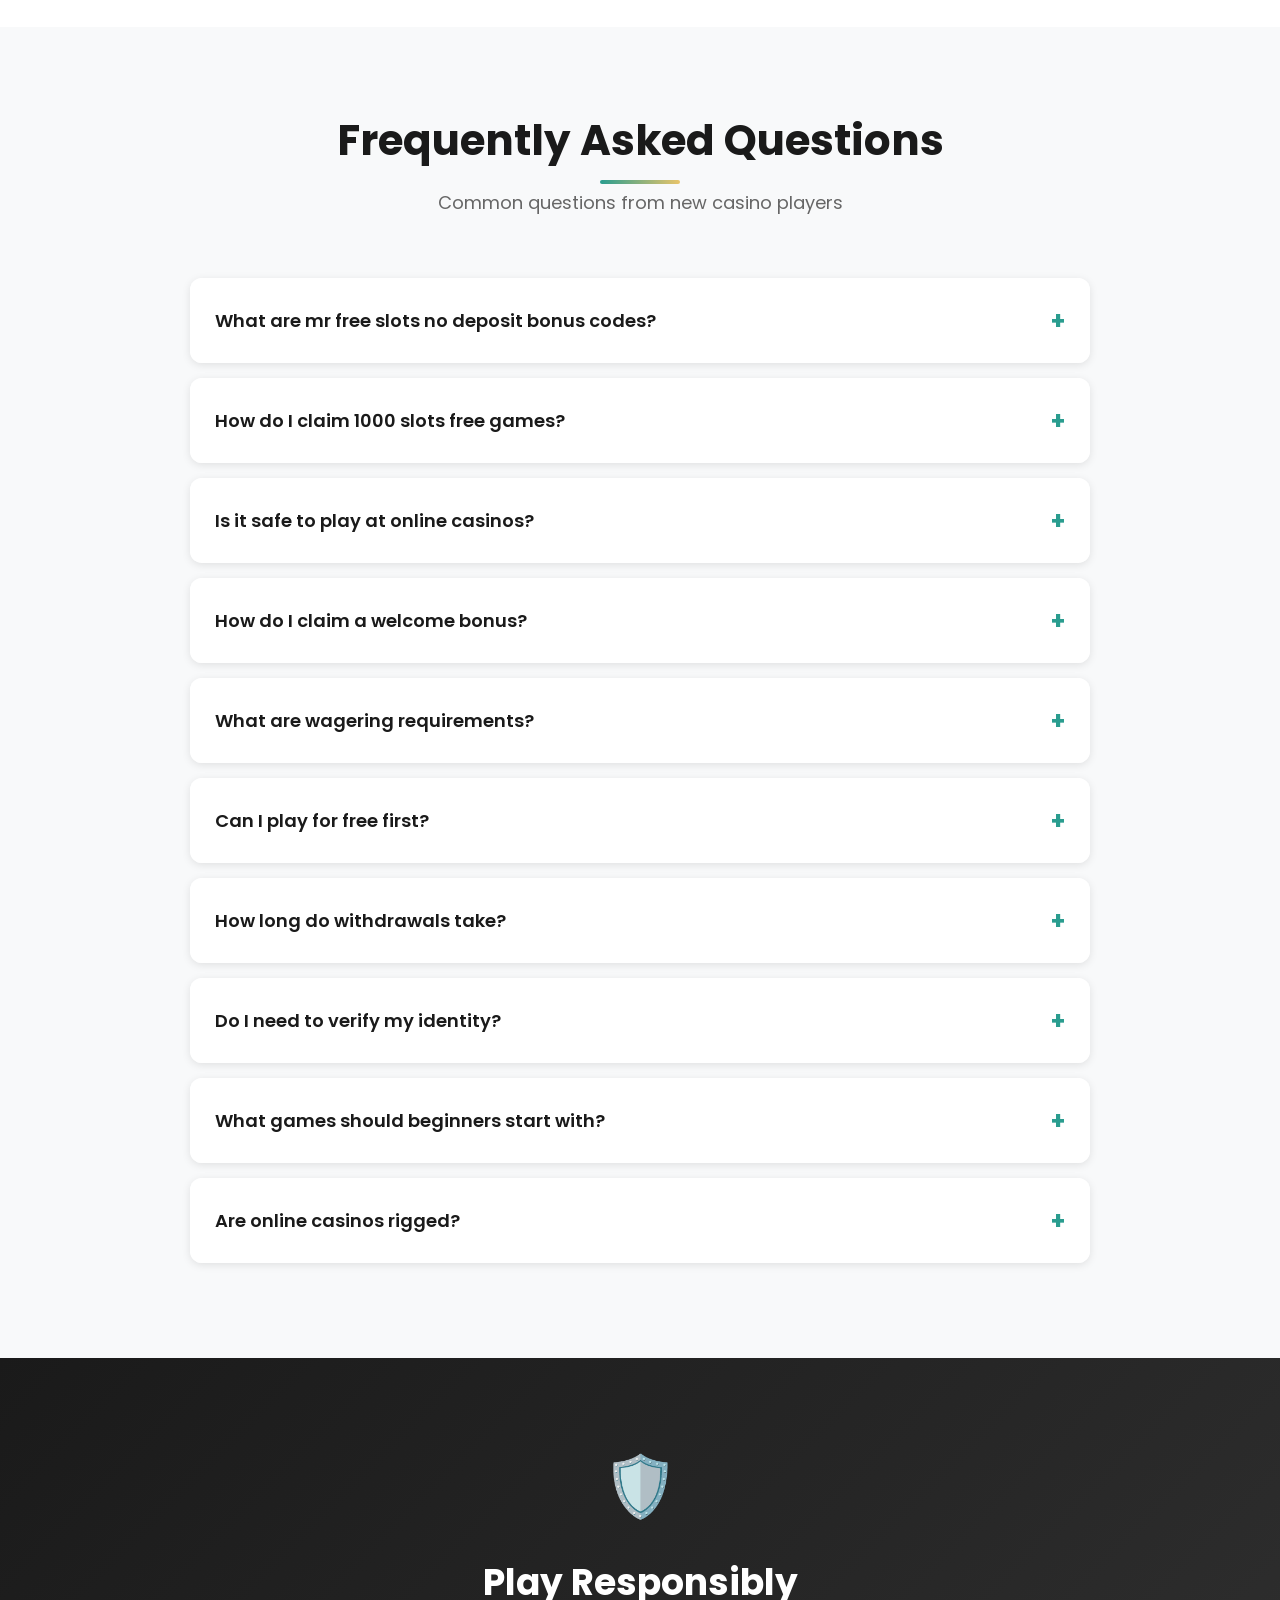
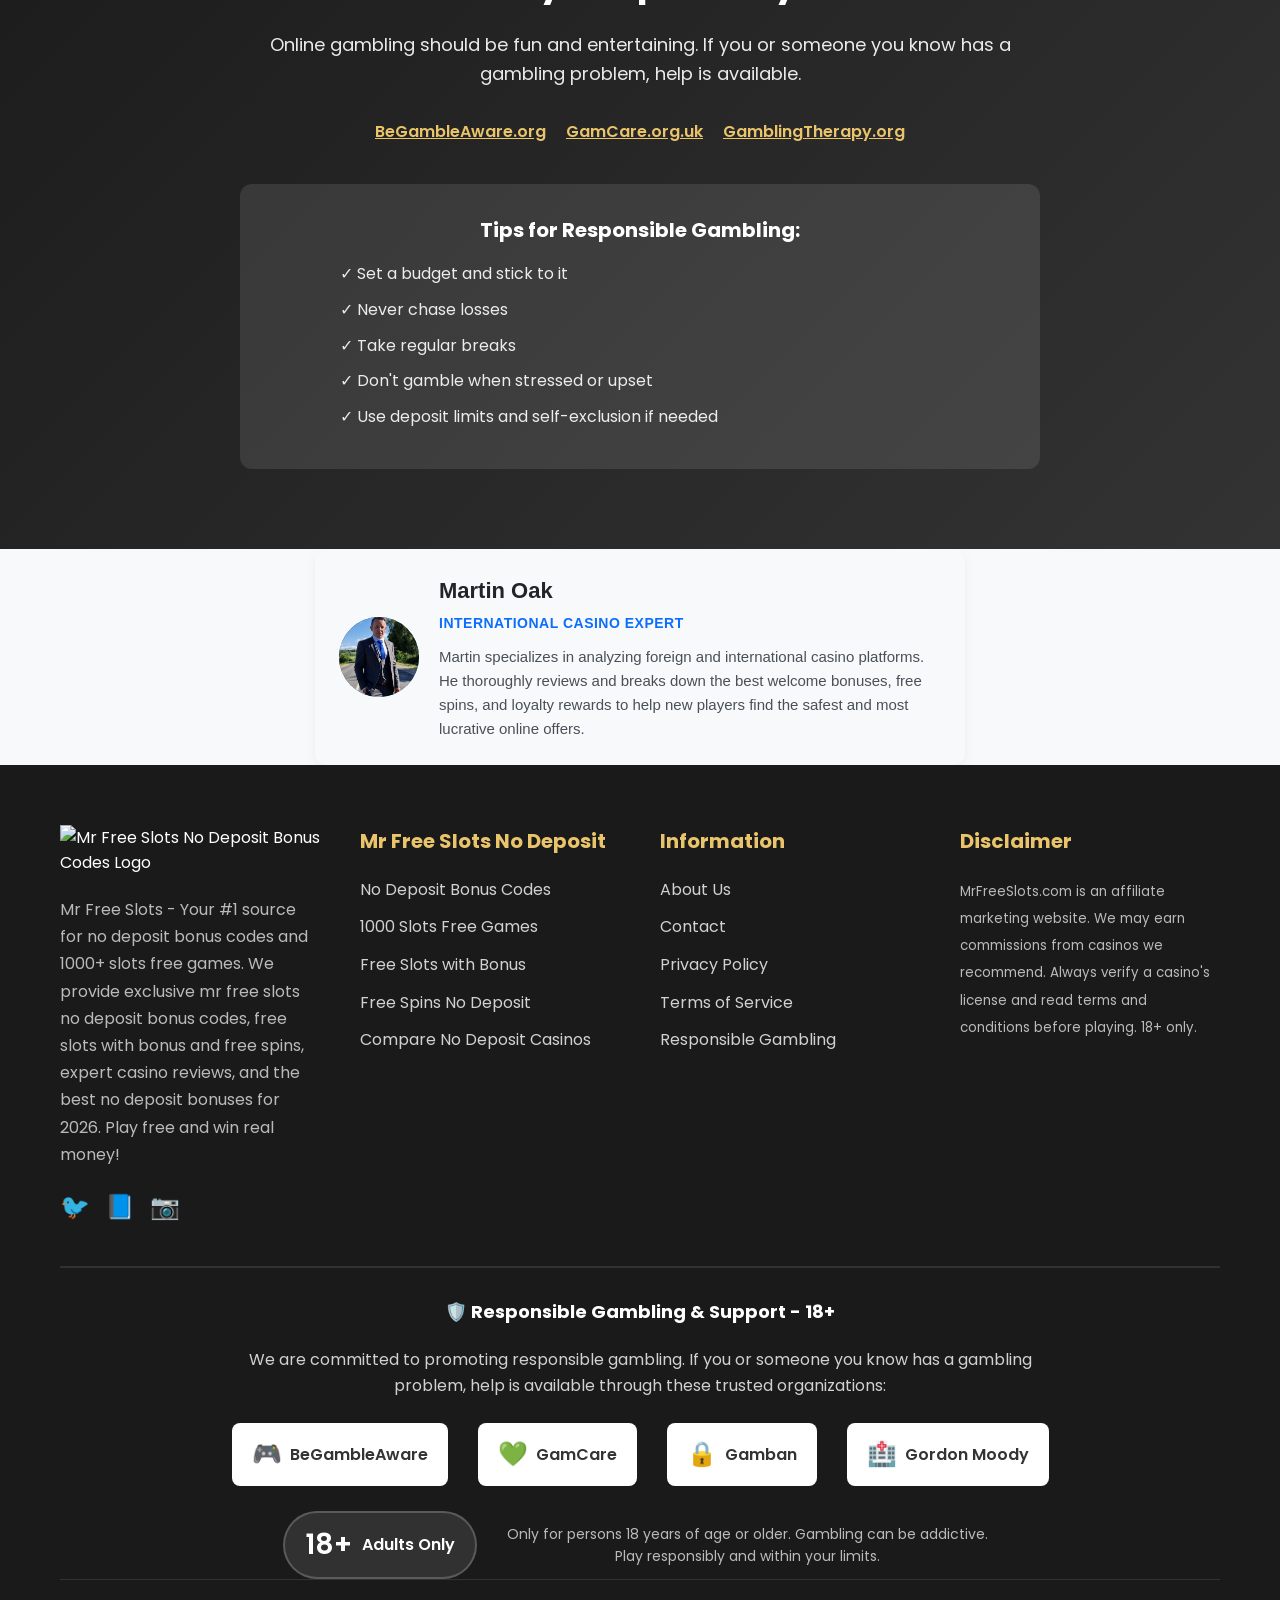
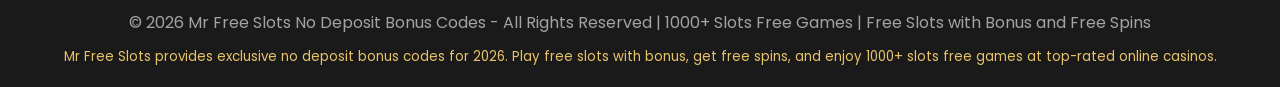
==== commit 51bde12b: "jumbobet" ====
--- a/index.html
+++ b/index.html
@@ -242,7 +242,7 @@
             </div>
           </div>
 
-          <!-- Casino 3 -->
+          <!-- Casino 4 -->
           <div
             class="casino-card"
             data-bonus="150"
@@ -253,47 +253,41 @@
             <div class="casino-header">
               <div
                 class="casino-logo"
-                style="
-                  background: linear-gradient(
-                    135deg,
-                    var(--secondary-color),
-                    var(--dark-gold)
-                  );
-                "
+                style=""
               >
                 <img
-                  src="./assets/fieryPlay-casino-logo.png"
-                  alt="Boomerang Casino Logo"
+                  src="./assets/Jumbobet-logo.png"
+                  alt="JumboBet Casino Logo"
                   style="transform: scale(1.1)"
                 />
               </div>
               <div class="casino-info">
-                <h3 class="casino-name">FieryPlay Casino</h3>
+                <h3 class="casino-name">JumboBet Casino</h3>
                 <div class="casino-rating">
                   <span class="stars">★★★★★</span>
-                  <span class="rating-text">6.7/10</span>
+                  <span class="rating-text">9.7/10</span>
                 </div>
               </div>
             </div>
             <div class="casino-bonus-highlight">
-              <div class="bonus-amount">150% up to $1,500</div>
+              <div class="bonus-amount">Up To C$2,000</div>
               <div class="bonus-extra">+ 100 Free Spins</div>
             </div>
             <div class="casino-features">
-              <div class="feature">✓ 3,200+ Premium Games</div>
-              <div class="feature">✓ Exclusive FieryPlay Originals</div>
-              <div class="feature">✓ 20% Weekly Cashback</div>
+              <div class="feature">✓ 999+ Premium Games</div>
+              <div class="feature">✓ Exclusive JumboBet Originals</div>
+              <div class="feature">✓ Live Support</div>
               <div class="feature">✓ Crypto-Friendly Platform</div>
             </div>
             <p class="casino-description">
               Premium Australian-themed casino with exceptional game variety and
-              player-focused features. FieryPlay offers exclusive original
+              player-focused features. JumboBet offers exclusive original
               slots, generous cashback program, and lightning-fast crypto
               payments. Perfect for players seeking quality and innovation!
             </p>
             <div class="casino-buttons">
               <a
-                href="#fieryPlay-casino"
+                href="https://tinyurl.com/infiaff?bid=201&lid=289&aid=SRS68gYKj&cid=9836"
                 class="btn btn-primary btn-full"
                 target="_blank"
                 rel="noopener"
@@ -301,7 +295,7 @@
               >
               <button
                 class="btn btn-secondary btn-full"
-                onclick="openReviewModal('fieryPlay')"
+                onclick="openReviewModal('jumboBet')"
               >
                 Full Review
               </button>
@@ -328,13 +322,13 @@
                 "
               >
                 <img
-                  src="./assets/boomerang-logo.webp"
-                  alt="Boomerang Casino Logo"
+                  src="./assets/Jumbobet-logo.png"
+                  alt=" Casino Logo"
                   style="transform: scale(1.1)"
                 />
               </div>
               <div class="casino-info">
-                <h3 class="casino-name">Boomerang Casino</h3>
+                <h3 class="casino-name">JumboBet Casino</h3>
                 <div class="casino-rating">
                   <span class="stars">★★★★★</span>
                   <span class="rating-text">9.7/10</span>
@@ -347,19 +341,19 @@
             </div>
             <div class="casino-features">
               <div class="feature">✓ 3,200+ Premium Games</div>
-              <div class="feature">✓ Exclusive Boomerang Originals</div>
+              <div class="feature">✓ Exclusive JumboBet Originals</div>
               <div class="feature">✓ 20% Weekly Cashback</div>
               <div class="feature">✓ Crypto-Friendly Platform</div>
             </div>
             <p class="casino-description">
               Premium Australian-themed casino with exceptional game variety and
-              player-focused features. Boomerang offers exclusive original
+              player-focused features. JumboBet offers exclusive original
               slots, generous cashback program, and lightning-fast crypto
               payments. Perfect for players seeking quality and innovation!
             </p>
             <div class="casino-buttons">
               <a
-                href="#boomerang-casino"
+                href="#jumboBet-casino"
                 class="btn btn-primary btn-full"
                 target="_blank"
                 rel="noopener"
@@ -1138,7 +1132,7 @@
               <option value="">Select Casino</option>
               <option value="lucky-spin">LiliBet Casino</option>
               <option value="bet365">Bet365 Casino</option>
-              <option value="boomerang">Boomerang Casino</option>
+              <option value="boomerang">JumboBet Casino</option>
               <option value="royal-vegas">Royal Vegas Palace</option>
               <option value="diamond-club">Diamond Club Casino</option>
               <option value="mega-fortune">Mega Fortune Slots</option>
@@ -1159,7 +1153,7 @@
               <option value="">Select Casino</option>
               <option value="lucky-spin">LiliBet Casino</option>
               <option value="bet365">Bet365 Casino</option>
-              <option value="boomerang">Boomerang Casino</option>
+              <option value="boomerang">JumboBet Casino</option>
               <option value="royal-vegas">Royal Vegas Palace</option>
               <option value="diamond-club">Diamond Club Casino</option>
               <option value="mega-fortune">Mega Fortune Slots</option>
